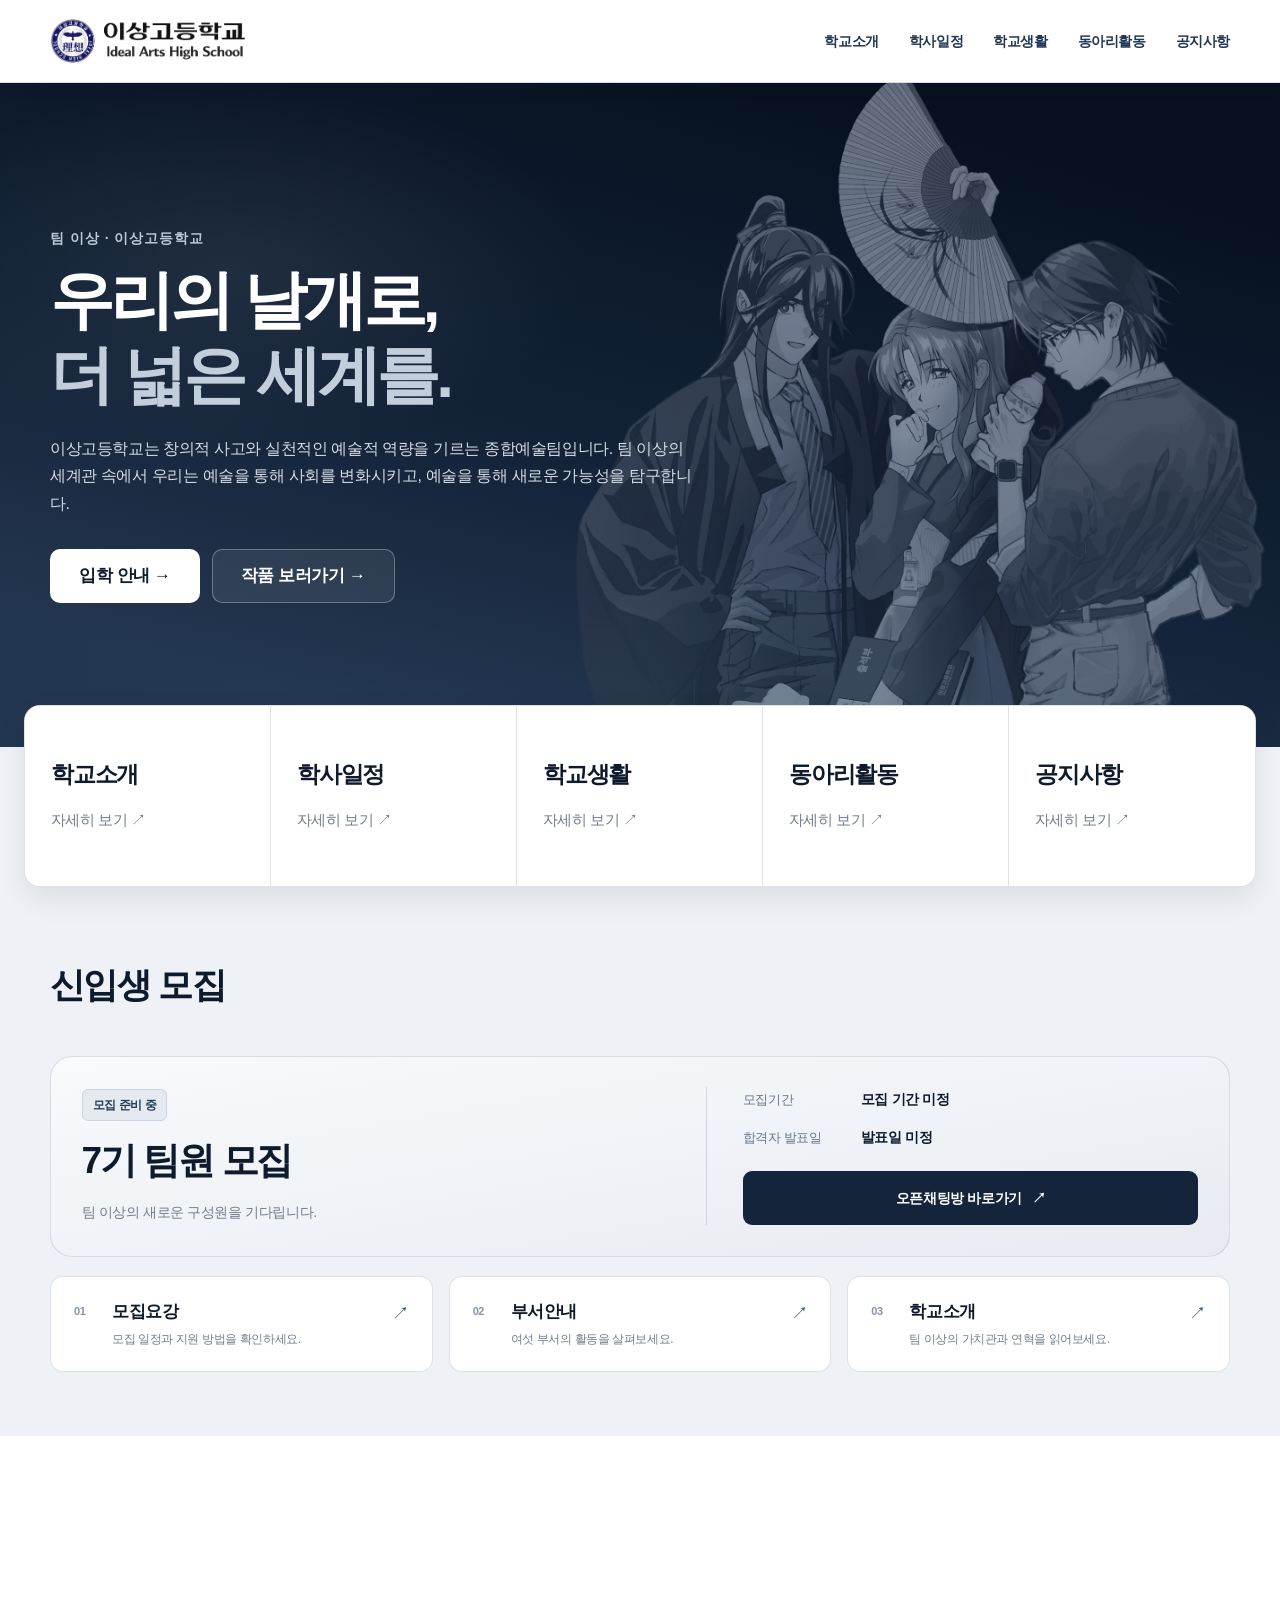
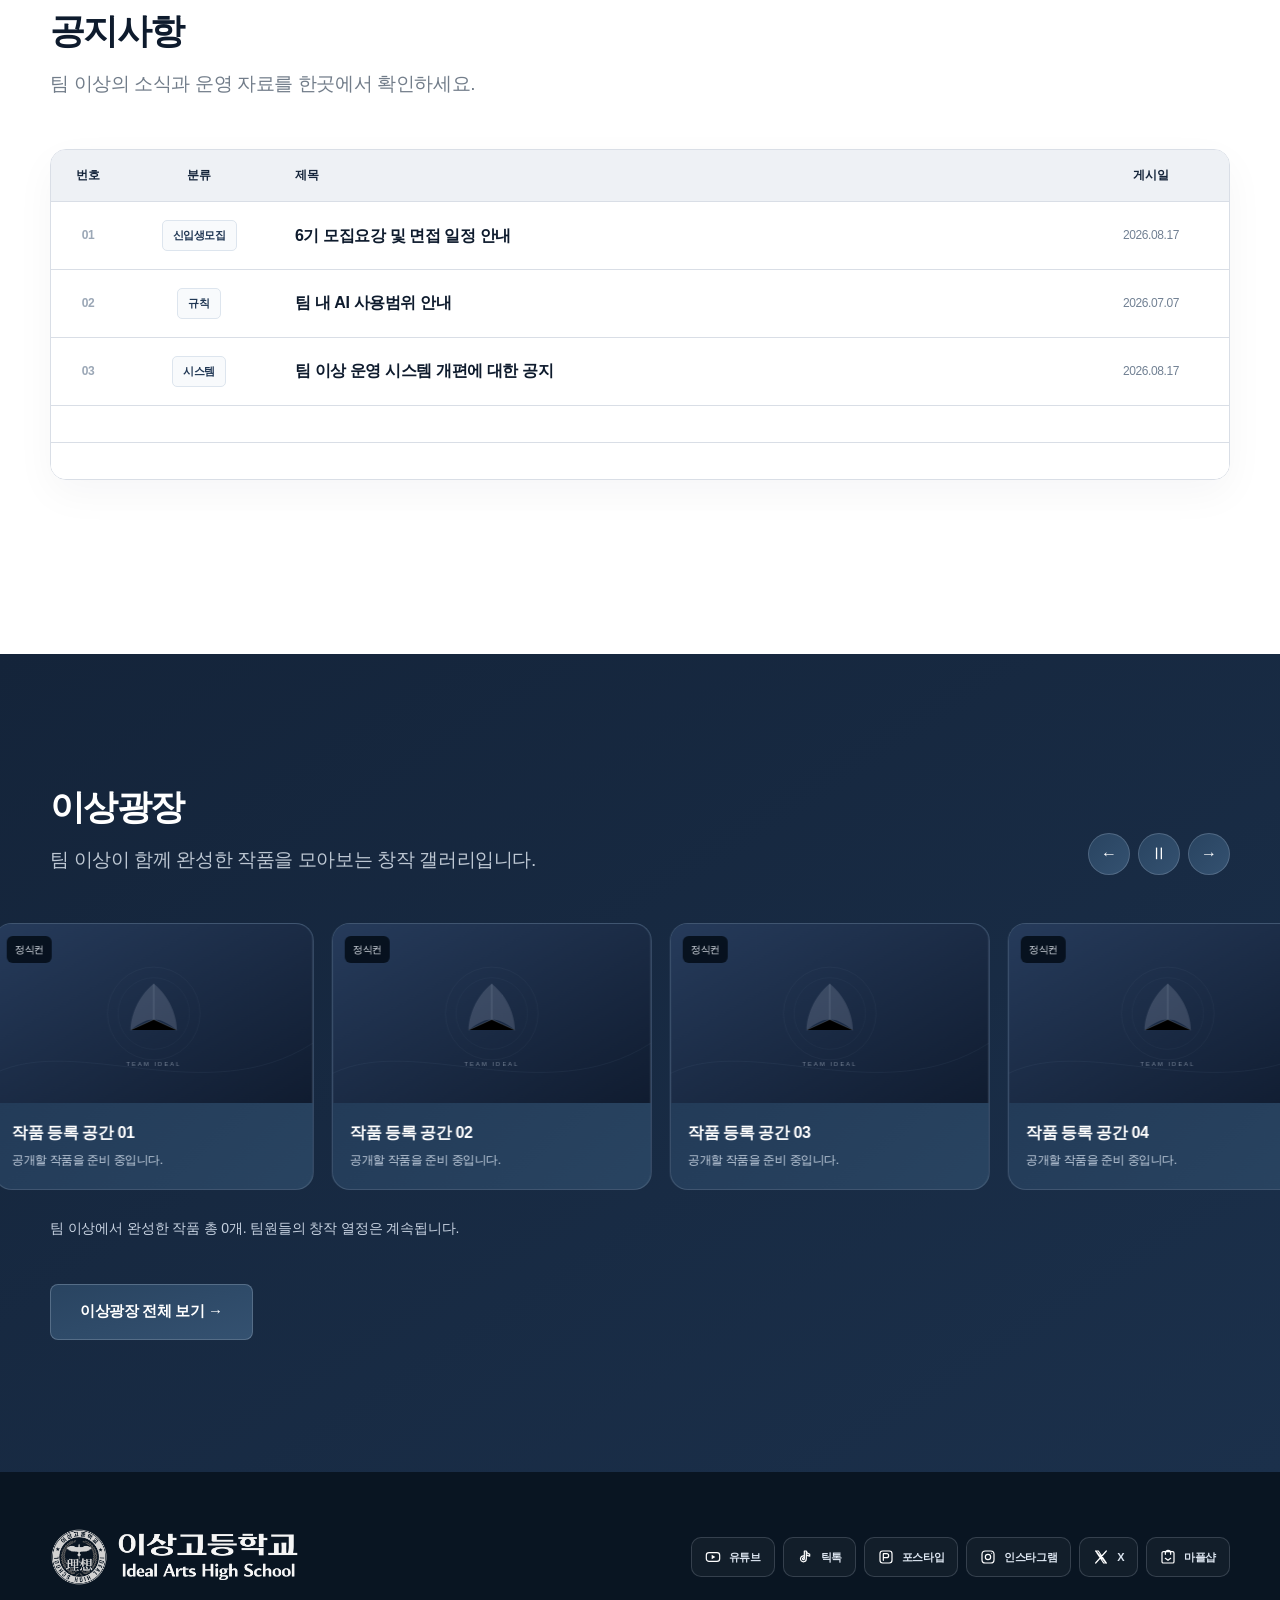
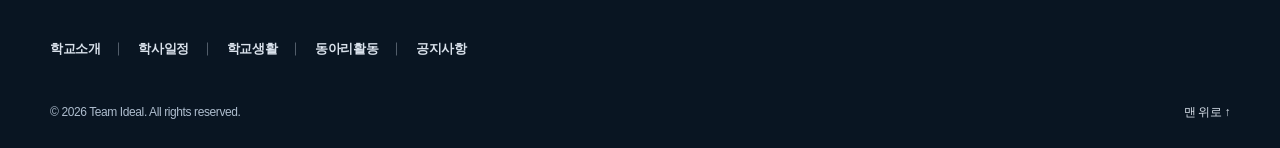
==== index.html @ 5545c000 "Add files via upload" ====
<!-- 메인홈 -->
<!doctype html>

<html lang="ko">
<head><meta charset="utf-8"/><meta content="width=device-width, initial-scale=1" name="viewport"/><meta content="#14243a" name="theme-color"/><meta content="팀 이상, 이상고등학교의 창작 활동과 신입생 모집, 공지사항, 작품을 만나보세요." name="description"/><title>이상고등학교 | 팀 이상</title><link href="https://ideal.sen.hs.io.kr/" rel="canonical"/><link href="./favicon.ico?v=94d53b0c2378" rel="icon" sizes="any" type="image/x-icon"/><link href="./favicon-16.png?v=94d53b0c2378" rel="icon" sizes="16x16" type="image/png"/><link href="./favicon-32.png?v=94d53b0c2378" rel="icon" sizes="32x32" type="image/png"/><link href="./apple-touch-icon.png?v=94d53b0c2378" rel="apple-touch-icon" sizes="180x180"/><meta content="ko_KR" property="og:locale"/><meta content="이상고등학교" property="og:site_name"/><meta content="website" property="og:type"/><meta content="이상고등학교 | 팀 이상" property="og:title"/><meta content="팀 이상, 이상고등학교의 창작 활동과 신입생 모집, 공지사항, 작품을 만나보세요." property="og:description"/><meta content="https://ideal.sen.hs.io.kr/" property="og:url"/><meta content="https://ideal.sen.hs.io.kr/assets/main-illustration.webp" property="og:image"/><meta content="summary_large_image" name="twitter:card"/><link as="image" fetchpriority="high" href="./assets/main-illustration.webp?v=c45fc70acdb8" rel="preload" type="image/webp"/><script type="application/ld+json">{"@context": "https://schema.org", "@type": "WebSite", "name": "이상고등학교", "alternateName": "팀 이상", "url": "https://ideal.sen.hs.io.kr/", "inLanguage": "ko-KR"}</script><link href="./site.css?v=20260909-final" rel="stylesheet"/><link href="./home-layout.css?v=20260909-final" rel="stylesheet"/><script defer="True" src="./fallback-content.js?v=20260909-final"></script><script defer="True" src="./config.js?v=20260909-final"></script><script defer="True" src="./sheets-loader.js?v=20260909-final"></script><script defer="True" src="./site.js?v=20260909-final"></script><script defer="True" src="./home-scroll.js?v=20260909-final"></script></head>
<body data-page="home" id="top">
<!-- 본문 바로가기 -->
<a class="skip" href="#main">본문 바로가기</a>
<!-- 상단 헤더 -->
<div id="site-header"></div>
<!-- 메인 콘텐츠 -->
<main id="main"><section class="section"><div class="container"><h1>이상고등학교</h1><p>팀 이상의 창작 활동, 신입생 모집과 공지사항을 안내합니다.</p><a class="button button-soft" href="index.html">홈으로 이동</a></div></section><noscript><nav aria-label="사이트 메뉴"><a href="index.html">홈</a> · <a href="about.html">학교소개</a> · <a href="calendar.html">학사일정</a> · <a href="life.html">학교생활</a> · <a href="clubs.html">동아리활동</a> · <a href="index.html#notices">공지사항</a> · <a href="gallery.html">이상광장</a> · </nav></noscript></main>
<!-- 하단 푸터 -->
<div id="site-footer"></div>
<div aria-live="polite" class="sr-only" id="content-status" role="status"></div></body>
</html>
---- site.css ----
@charset "UTF-8";

/*
 * 이상고등학교 · 전체 디자인
 *
 * 기존 세 CSS의 적용 순서를 보존하면서 하나의 파일로 정리했습니다.
 * 공통 색상은 :root, 페이지별 디자인은 각 섹션, 모바일 설정은 @media에서 찾으세요.
 * a고딕은 로컬 설치본만 찾습니다. 폰트 파일의 배포 권한은 별도로 확인하세요.
 */

/* ============================================================
   기본 디자인 · 사이트 전체 스타일
   ============================================================ */

@font-face  {
  font-family: "IdealAGothic";
  src: local("a고딕"), local("a고딕10"), local("a고딕11"), local("a고딕12"), local("a고딕13"), local("a고딕14"), local("a고딕15"), local("a고딕16"), local("a고딕17"), local("a고딕18"), local("a고딕19");
  font-display: swap;
  font-style: normal;
  font-weight: 400;
}

:root {
  --navy-950: #07111f;
  --navy-900: #0e1b2d;
  --navy-800: #14243a;
  --navy-700: #203754;
  --navy-600: #31506f;
  --gray-50: #f8f9fb;
  --gray-100: #eef1f5;
  --gray-150: #e7ebf0;
  --gray-200: #d9dee6;
  --gray-300: #bbc4cf;
  --gray-500: #727d8a;
  --gray-700: #3d4652;
  --ink: #17202b;
  --white: #fff;
  --line: rgba(27,48,75,.14);
  --shadow: 0 18px 46px rgba(14,27,45,.10);
  --max: 1180px;
  --radius: 22px;
}

* {
  box-sizing: border-box;
}

html {
  scroll-behavior: smooth;
  scroll-padding-top: 86px;
}

body {
  margin: 0;
  background: var(--gray-50);
  color: var(--ink);
  font-family: "IdealAGothic","Apple SD Gothic Neo","Noto Sans KR",sans-serif;
  line-height: 1.72;
  letter-spacing: -.025em;
}

a {
  color: inherit;
  text-decoration: none;
}

button {
  font: inherit;
}

img {
  max-width: 100%;
  display: block;
}

.container {
  width: min(var(--max),calc(100% - 48px));
  margin-inline: auto;
}

.skip {
  position: absolute;
  left: 12px;
  top: -80px;
  z-index: 999;
  background: #fff;
  padding: 10px 14px;
  border-radius: 8px;
}

.skip:focus {
  top: 12px;
}

.site-header {
  position: sticky;
  top: 0;
  z-index: 50;
  background: rgba(8,18,32,.91);
  backdrop-filter: blur(16px);
  border-bottom: 1px solid rgba(255,255,255,.08);
}

.header-row {
  height: 82px;
  display: flex;
  align-items: center;
  justify-content: space-between;
  gap: 28px;
}

.brand {
  display: flex;
  align-items: center;
  gap: 11px;
  color: #fff;
  white-space: nowrap;
}

.brand img {
  width: 42px;
  height: 42px;
}

.brand strong {
  display: block;
  font-size: 19px;
  letter-spacing: -.05em;
}

.brand small {
  display: block;
  margin-top: 1px;
  color: #aeb9c8;
  font-size: 10px;
  letter-spacing: .08em;
}

.nav {
  display: flex;
  align-items: center;
  gap: 30px;
}

.nav a {
  position: relative;
  color: #dbe1e9;
  font-size: 14px;
  font-weight: 700;
}

.nav a.active,.nav a:hover {
  color: #fff;
}

.nav a.active:after {
  content: "";
  position: absolute;
  left: 0;
  right: 0;
  bottom: -29px;
  height: 2px;
  background: #e7ebf0;
}

.menu-button {
  display: none;
  border: 0;
  background: transparent;
  color: #fff;
  font-size: 24px;
  cursor: pointer;
}

.hero {
  position: relative;
  overflow: hidden;
  min-height: 575px;
  color: #fff;
  background: linear-gradient(120deg,var(--navy-950),var(--navy-800) 58%,#293e59);
}

.hero:before {
  content: "";
  position: absolute;
  inset: 0;
  background: radial-gradient(circle at 18% 28%,rgba(255,255,255,.08),transparent 28%),linear-gradient(90deg,rgba(7,17,31,.18),rgba(7,17,31,0));
  pointer-events: none;
}

.hero-wings {
  position: absolute;
  width: min(920px,65vw);
  right: -110px;
  bottom: -45px;
  opacity: .48;
  filter: saturate(.78) contrast(.96);
  pointer-events: none;
}

.hero-wings:after {
  content: "";
  position: absolute;
  inset: 0;
  background: linear-gradient(90deg,var(--navy-800),transparent 36%);
}

.hero-inner {
  position: relative;
  z-index: 2;
  min-height: 575px;
  display: flex;
  align-items: center;
  padding: 78px 0;
}

.hero-copy {
  max-width: 720px;
}

.hero-kicker {
  margin: 0 0 13px;
  color: #bcc8d7;
  font-size: 13px;
  font-weight: 700;
  letter-spacing: .07em;
}

.hero h1 {
  margin: 0;
  font-size: clamp(42px,5.4vw,72px);
  line-height: 1.16;
  letter-spacing: -.065em;
}

.hero h1 em {
  font-style: normal;
  color: #dfe5ee;
}

.hero-desc {
  max-width: 650px;
  margin: 23px 0 0;
  color: #d6dde7;
  font-size: 16px;
}

.hero-actions {
  display: flex;
  gap: 12px;
  flex-wrap: wrap;
  margin-top: 32px;
}

.button {
  display: inline-flex;
  align-items: center;
  justify-content: center;
  gap: 22px;
  min-height: 50px;
  padding: 12px 21px;
  border: 1px solid transparent;
  border-radius: 8px;
  font-weight: 700;
  cursor: pointer;
  transition: .18s;
}

.button:hover {
  transform: translateY(-2px);
}

.button-light {
  background: #fff;
  color: var(--navy-900);
}

.button-outline {
  border-color: rgba(255,255,255,.32);
  color: #fff;
  background: rgba(255,255,255,.04);
}

.button-navy {
  background: var(--navy-800);
  color: #fff;
}

.button-soft {
  background: var(--gray-100);
  color: var(--navy-800);
  border-color: var(--gray-200);
}

.category-wrap {
  position: relative;
  z-index: 4;
  margin-top: -27px;
}

.category-grid {
  display: grid;
  grid-template-columns: repeat(5,1fr);
  background: #fff;
  border: 1px solid var(--line);
  border-radius: 16px;
  box-shadow: var(--shadow);
  overflow: hidden;
}

.category-card {
  min-height: 126px;
  padding: 24px 22px;
  border-right: 1px solid var(--line);
  display: flex;
  flex-direction: column;
  justify-content: space-between;
  transition: .18s;
}

.category-card:last-child {
  border-right: 0;
}

.category-card:hover {
  background: var(--gray-100);
}

.category-card span {
  font-size: 11px;
  color: #86909c;
  font-weight: 700;
}

.category-card strong {
  font-size: 19px;
  color: var(--navy-900);
}

.category-card small {
  font-size: 12px;
  color: var(--gray-500);
}

.section {
  padding: 94px 0;
}

.section-gray {
  background: var(--gray-100);
}

.section-navy {
  background: var(--navy-900);
  color: #fff;
}

.eyebrow {
  margin: 0 0 9px;
  color: #7c8795;
  font-size: 12px;
  font-weight: 800;
  letter-spacing: .08em;
}

.section-navy .eyebrow {
  color: #aeb9c8;
}

.section-title {
  margin: 0;
  color: var(--navy-900);
  font-size: clamp(30px,3.6vw,46px);
  line-height: 1.25;
  letter-spacing: -.055em;
}

.section-navy .section-title {
  color: #fff;
}

.section-lead {
  max-width: 720px;
  margin: 14px 0 0;
  color: var(--gray-500);
}

.section-navy .section-lead {
  color: #bdc7d3;
}

.section-head {
  display: flex;
  align-items: end;
  justify-content: space-between;
  gap: 24px;
  margin-bottom: 32px;
}

.more-link {
  font-size: 13px;
  font-weight: 700;
  color: var(--navy-700);
}

.card {
  background: #fff;
  border: 1px solid var(--line);
  border-radius: var(--radius);
  box-shadow: 0 12px 32px rgba(14,27,45,.06);
}

.admission-banner {
  display: grid;
  grid-template-columns: 1.15fr .85fr;
  gap: 44px;
  padding: 38px 40px;
  background: linear-gradient(135deg,#f8fafc,#e7ebf1);
  border: 1px solid var(--line);
  border-radius: 26px;
}

.admission-banner h3 {
  margin: 5px 0 8px;
  font-size: 30px;
  color: var(--navy-900);
  letter-spacing: -.055em;
}

.admission-banner p {
  margin: 0;
  color: var(--gray-500);
}

.admission-meta {
  display: flex;
  flex-direction: column;
  justify-content: center;
  gap: 13px;
  border-left: 1px solid var(--line);
  padding-left: 35px;
}

.meta-row {
  display: grid;
  grid-template-columns: 90px 1fr;
  gap: 10px;
  font-size: 14px;
}

.meta-row span {
  color: var(--gray-500);
}

.meta-row strong {
  color: var(--navy-900);
}

.admission-links {
  display: grid;
  grid-template-columns: repeat(3,1fr);
  gap: 16px;
  margin-top: 18px;
}

.feature-link {
  padding: 25px 25px 23px;
}

.feature-link span {
  display: block;
  margin-bottom: 22px;
  color: #8792a0;
  font-size: 11px;
  font-weight: 800;
}

.feature-link h4 {
  margin: 0 0 7px;
  color: var(--navy-900);
  font-size: 20px;
}

.feature-link p {
  margin: 0;
  color: var(--gray-500);
  font-size: 13px;
}

.feature-link:hover {
  border-color: rgba(20,36,58,.3);
}

.plaza {
  overflow: hidden;
}

.plaza-head {
  margin-bottom: 28px;
}

.plaza-controls {
  display: flex;
  gap: 8px;
}

.circle-button {
  width: 42px;
  height: 42px;
  border: 1px solid rgba(255,255,255,.2);
  border-radius: 50%;
  background: rgba(255,255,255,.06);
  color: #fff;
  cursor: pointer;
}

.work-viewport {
  overflow: hidden;
  cursor: grab;
}

.work-viewport.dragging {
  cursor: grabbing;
}

.work-track {
  display: flex;
  gap: 18px;
  width: max-content;
  will-change: transform;
}

.work-card {
  width: 310px;
  flex: none;
  border: 1px solid rgba(255,255,255,.11);
  border-radius: 18px;
  overflow: hidden;
  background: rgba(255,255,255,.055);
}

.work-thumb {
  aspect-ratio: 16/9;
  display: grid;
  place-items: center;
  position: relative;
  overflow: hidden;
  background: linear-gradient(135deg,#263d5d,#8492a5);
}

.work-thumb img {
  width: 100%;
  height: 100%;
  object-fit: cover;
}

.work-placeholder {
  font-size: 54px;
  font-weight: 800;
  color: rgba(255,255,255,.22);
}

.work-badge {
  position: absolute;
  top: 12px;
  left: 12px;
  padding: 5px 8px;
  border-radius: 6px;
  background: rgba(5,14,26,.68);
  font-size: 10px;
  color: #e3e8ef;
}

.work-info {
  padding: 16px 17px 18px;
}

.work-info h3 {
  margin: 0;
  color: #fff;
  font-size: 16px;
}

.work-info p {
  margin: 4px 0 0;
  color: #aeb9c7;
  font-size: 12px;
}

.work-card.is-link {
  cursor: pointer;
}

.plaza-note {
  margin: 22px 0 0;
  color: #9eabb9;
  font-size: 12px;
}

.page-hero {
  position: relative;
  overflow: hidden;
  background: linear-gradient(125deg,var(--navy-950),var(--navy-800));
  color: #fff;
  padding: 72px 0 76px;
}

.page-hero:after {
  content: "";
  position: absolute;
  right: 0;
  top: auto;
  bottom: -8px;
  width: 470px;
  height: 235px;
  background: url("assets/main-illustration.webp?v=c45fc70acdb8") center bottom/contain no-repeat;
  opacity: .13;
}

.page-hero h1 {
  position: relative;
  z-index: 2;
  margin: 0;
  font-size: 46px;
  letter-spacing: -.06em;
}

.page-hero p {
  position: relative;
  z-index: 2;
  max-width: 660px;
  margin: 12px 0 0;
  color: #bdc8d4;
}

.leader-layout {
  display: grid;
  grid-template-columns: .72fr 1.28fr;
  gap: 36px;
}

.leader-card {
  padding: 33px;
  background: var(--navy-800);
  color: #fff;
}

.leader-card .portrait {
  height: 260px;
  border-radius: 15px;
  background: linear-gradient(160deg,#203653,#77869a);
  display: flex;
  align-items: end;
  padding: 20px;
  color: rgba(255,255,255,.68);
  font-size: 12px;
}

.leader-card h3 {
  margin: 20px 0 3px;
  font-size: 22px;
}

.leader-card p {
  margin: 0;
  color: #b9c4d1;
  font-size: 13px;
}

.leader-message {
  padding: 7px 0;
}

.leader-message h2 {
  margin: 0 0 25px;
  font-size: 34px;
  color: var(--navy-900);
}

.leader-message p {
  margin: 0 0 18px;
  color: #4f5967;
  font-size: 16px;
}

.history {
  position: relative;
  margin-top: 34px;
}

.history:before {
  content: "";
  position: absolute;
  left: 86px;
  top: 4px;
  bottom: 4px;
  width: 1px;
  background: var(--gray-300);
}

.history-item {
  display: grid;
  grid-template-columns: 64px 1fr;
  gap: 46px;
  position: relative;
  padding: 0 0 34px;
}

.history-item:before {
  content: "";
  position: absolute;
  left: 81px;
  top: 7px;
  width: 11px;
  height: 11px;
  border-radius: 50%;
  background: var(--navy-800);
  box-shadow: 0 0 0 5px var(--gray-100);
}

.history-date {
  font-size: 12px;
  font-weight: 800;
  color: #7d8793;
}

.history-item h3 {
  margin: 0 0 4px;
  color: var(--navy-900);
  font-size: 18px;
}

.history-item p {
  margin: 0;
  color: var(--gray-500);
  font-size: 14px;
}

.calendar-shell {
  display: grid;
  grid-template-columns: 1fr .44fr;
  gap: 24px;
}

.calendar-card {
  padding: 26px;
}

.cal-head {
  display: flex;
  align-items: center;
  justify-content: space-between;
  margin-bottom: 18px;
}

.cal-head h2 {
  margin: 0;
  color: var(--navy-900);
  font-size: 24px;
}

.cal-nav {
  display: flex;
  gap: 6px;
}

.cal-nav button {
  width: 36px;
  height: 36px;
  border: 1px solid var(--gray-200);
  background: #fff;
  border-radius: 8px;
  cursor: pointer;
}

.calendar-grid {
  display: grid;
  grid-template-columns: repeat(7,1fr);
  border-left: 1px solid var(--gray-200);
  border-top: 1px solid var(--gray-200);
}

.weekday,.day {
  min-height: 96px;
  padding: 8px;
  border-right: 1px solid var(--gray-200);
  border-bottom: 1px solid var(--gray-200);
}

.weekday {
  min-height: auto;
  background: var(--gray-100);
  text-align: center;
  color: #687381;
  font-size: 12px;
  font-weight: 800;
}

.day.muted {
  background: #fafbfc;
  color: #b5bdc7;
}

.day-num {
  font-size: 12px;
  font-weight: 700;
}

.day-event {
  display: block;
  margin-top: 6px;
  padding: 4px 5px;
  border-radius: 5px;
  background: #e5eaf0;
  color: var(--navy-800);
  font-size: 10px;
  line-height: 1.35;
}

.schedule-table {
  padding: 24px;
}

.schedule-table h3 {
  margin: 0 0 15px;
  color: var(--navy-900);
}

.schedule-row {
  padding: 14px 0;
  border-bottom: 1px solid var(--gray-200);
}

.schedule-row:last-child {
  border-bottom: 0;
}

.schedule-row time {
  display: block;
  color: #7b8592;
  font-size: 11px;
}

.schedule-row strong {
  display: block;
  margin-top: 2px;
  font-size: 14px;
  color: var(--navy-900);
}

.content-card {
  padding: 30px;
}

.content-card h2 {
  margin: 0 0 18px;
  color: var(--navy-900);
  font-size: 25px;
}

.club-grid {
  display: grid;
  grid-template-columns: repeat(2,1fr);
  gap: 20px;
}

.club-card {
  padding: 30px;
}

.club-no {
  color: #87919e;
  font-size: 11px;
  font-weight: 800;
}

.club-card h2 {
  margin: 10px 0 5px;
  color: var(--navy-900);
  font-size: 28px;
}

.club-short {
  margin: 0 0 17px;
  color: var(--navy-600);
  font-weight: 700;
}

.club-desc {
  margin: 0;
  color: var(--gray-500);
  font-size: 14px;
}

.club-greeting {
  margin-top: 25px;
  padding-top: 20px;
  border-top: 1px solid var(--gray-200);
}

.club-greeting strong {
  display: block;
  color: var(--navy-900);
  font-size: 13px;
}

.club-greeting blockquote {
  margin: 9px 0 0;
  color: #596472;
  font-size: 14px;
}

.notice-tools {
  display: flex;
  gap: 8px;
  flex-wrap: wrap;
  margin-bottom: 22px;
}

.filter-button {
  border: 1px solid var(--gray-200);
  background: #fff;
  color: #586371;
  padding: 8px 13px;
  border-radius: 8px;
  cursor: pointer;
}

.filter-button.active {
  background: var(--navy-800);
  border-color: var(--navy-800);
  color: #fff;
}

.notice-cards {
  display: grid;
  gap: 13px;
}

.notice-card {
  display: grid;
  grid-template-columns: 94px 1fr auto;
  align-items: center;
  gap: 22px;
  padding: 23px 26px;
}

.notice-category {
  font-size: 12px;
  font-weight: 800;
  color: #728090;
}

.notice-card h2 {
  margin: 0 0 5px;
  color: var(--navy-900);
  font-size: 18px;
}

.notice-card p {
  margin: 0;
  color: var(--gray-500);
  font-size: 13px;
}

.notice-card time {
  font-size: 12px;
  color: #8a939e;
}

.notice-card:hover {
  border-color: rgba(20,36,58,.32);
}

.post {
  max-width: 850px;
  margin: 0 auto;
}

.post-head {
  padding-bottom: 25px;
  border-bottom: 1px solid var(--gray-200);
}

.post-category {
  display: inline-block;
  padding: 5px 8px;
  background: var(--gray-100);
  border-radius: 5px;
  color: var(--navy-700);
  font-size: 11px;
  font-weight: 800;
}

.post h1 {
  margin: 12px 0 8px;
  color: var(--navy-900);
  font-size: 38px;
  line-height: 1.3;
}

.post time {
  color: #87919e;
  font-size: 13px;
}

.post-body {
  padding: 35px 0;
}

.post-body p {
  margin: 0 0 18px;
  color: #46515e;
  font-size: 16px;
}

.post-info {
  margin: 26px 0;
  padding: 20px 22px;
  background: var(--gray-100);
  border-radius: 12px;
}

.post-info strong {
  display: block;
  color: var(--navy-900);
}

.gallery-toolbar {
  display: flex;
  justify-content: space-between;
  gap: 18px;
  align-items: center;
  margin-bottom: 24px;
}

.gallery-count {
  color: #7d8793;
  font-size: 13px;
}

.gallery-page-grid {
  display: grid;
  grid-template-columns: repeat(4,1fr);
  gap: 18px;
}

.gallery-page-grid .work-card {
  width: auto;
  background: #fff;
  border-color: var(--line);
  color: var(--ink);
  box-shadow: 0 10px 26px rgba(14,27,45,.05);
}

.gallery-page-grid .work-info h3 {
  color: var(--navy-900);
}

.gallery-page-grid .work-info p {
  color: var(--gray-500);
}

.footer {
  background: #091522;
  color: #fff;
  padding: 43px 0;
}

.footer-row {
  display: flex;
  justify-content: space-between;
  gap: 30px;
}

.footer strong {
  font-size: 18px;
}

.footer p {
  margin: 5px 0 0;
  color: #9eabb9;
  font-size: 12px;
}

.footer nav {
  display: flex;
  gap: 16px;
  color: #c5cfda;
  font-size: 12px;
}

@media (max-width: 1000px) {
  .nav {
    gap: 18px;
  }

  .category-grid {
    grid-template-columns: repeat(3,1fr);
  }

  .category-card:nth-child(3) {
    border-right: 0;
  }

  .category-card:nth-child(-n/**/+3) {
    border-bottom: 1px solid var(--line);
  }

  .category-card:nth-child(4) {
    border-bottom: 0;
  }

  .admission-banner {
    grid-template-columns: 1fr;
  }

  .admission-meta {
    border-left: 0;
    border-top: 1px solid var(--line);
    padding: 22px 0 0;
  }

  .calendar-shell {
    grid-template-columns: 1fr;
  }

  .gallery-page-grid {
    grid-template-columns: repeat(3,1fr);
  }
}

@media (max-width: 780px) {
  .menu-button {
    display: block;
  }

  .nav {
    display: none;
    position: absolute;
    top: 82px;
    left: 0;
    right: 0;
    flex-direction: column;
    align-items: stretch;
    gap: 0;
    background: #0b1726;
    border-top: 1px solid rgba(255,255,255,.08);
  }

  .nav.open {
    display: flex;
  }

  .nav a {
    padding: 14px 24px;
    border-bottom: 1px solid rgba(255,255,255,.07);
  }

  .nav a.active:after {
    display: none;
  }

  .hero,.hero-inner {
    min-height: 520px;
  }

  .hero-wings {
    width: 780px;
    right: -420px;
    opacity: .28;
  }

  .category-grid {
    grid-template-columns: 1fr 1fr;
  }

  .category-card {
    border-right: 1px solid var(--line);
    border-bottom: 1px solid var(--line) !important;
  }

  .category-card:nth-child(even) {
    border-right: 0;
  }

  .category-card:last-child {
    grid-column: 1/-1;
    border-bottom: 0 !important;
  }

  .admission-links {
    grid-template-columns: 1fr;
  }

  .leader-layout, .club-grid {
    grid-template-columns: 1fr;
  }

  .gallery-page-grid {
    grid-template-columns: repeat(2,1fr);
  }

  .notice-card {
    grid-template-columns: 70px 1fr;
  }

  .notice-card time {
    grid-column: 2;
  }

  .section {
    padding: 70px 0;
  }

  .page-hero {
    padding: 58px 0;
  }

  .page-hero h1 {
    font-size: 38px;
  }
}

@media (max-width: 520px) {
  .container {
    width: calc(100% - 32px);
  }

  .header-row {
    height: 72px;
  }

  .nav {
    top: 72px;
  }

  .brand img {
    width: 36px;
    height: 36px;
  }

  .brand strong {
    font-size: 17px;
  }

  .hero,.hero-inner {
    min-height: 500px;
  }

  .hero-inner {
    padding: 58px 0;
  }

  .hero h1 {
    font-size: 39px;
  }

  .hero-desc {
    font-size: 14px;
  }

  .hero-actions {
    flex-direction: column;
  }

  .button {
    width: 100%;
  }

  .category-wrap {
    margin-top: 0;
  }

  .category-grid {
    border-radius: 0;
    margin-inline: -16px;
    width: calc(100% + 32px);
    border-left: 0;
    border-right: 0;
  }

  .category-card {
    min-height: 110px;
  }

  .section-head {
    align-items: start;
    flex-direction: column;
  }

  .admission-banner {
    padding: 28px 23px;
    border-radius: 18px;
  }

  .admission-banner h3 {
    font-size: 25px;
  }

  .work-card {
    width: 265px;
  }

  .calendar-card {
    padding: 18px;
  }

  .weekday,.day {
    min-height: 74px;
    padding: 5px;
  }

  .weekday {
    min-height: auto;
  }

  .day-event {
    font-size: 8px;
    padding: 3px;
  }

  .gallery-page-grid {
    grid-template-columns: 1fr;
  }

  .notice-card {
    grid-template-columns: 1fr;
    padding: 20px;
  }

  .notice-card time {
    grid-column: 1;
  }

  .leader-card,.content-card,.club-card {
    padding: 24px;
  }

  .history:before {
    left: 69px;
  }

  .history-item {
    grid-template-columns: 48px 1fr;
    gap: 34px;
  }

  .history-item:before {
    left: 64px;
  }

  .footer-row {
    flex-direction: column;
  }

  .footer nav {
    flex-wrap: wrap;
  }
}

/* ============================================================
   페이지별 세부 보완 · 기존 overrides.css에서 통합
   ============================================================ */

:focus-visible {
  outline: 3px solid #779bcc;
  outline-offset: 3px;
}

[hidden] {
  display: none !important;
}

button {
  cursor: pointer;
}

button:disabled {
  cursor: not-allowed;
  opacity: .45;
}

.hero-wings {
  width: min(900px, 68vw);
  height: auto;
  max-width: none;
  right: -95px;
  bottom: -20px;
  opacity: .67;
  filter: saturate(.8);
}

.hero-copy {
  position: relative;
  z-index: 2;
}

.hero h1 {
  font-size: clamp(38px, 5vw, 65px);
}

.hero-kicker {
  font-size: 14px;
}

.category-card {
  position: relative;
}

.category-card small {
  color: #64758a;
}

.section-title {
  letter-spacing: -.045em;
}

.editor-note {
  line-height: 1.8;
  color: #6d7785;
  font-size: 13px;
}

.status-badge {
  display: inline-flex;
  align-items: center;
  background: #dfe7f0;
  color: #243c58;
  border: 1px solid #c9d5e3;
  border-radius: 6px;
  padding: 5px 10px;
  font-size: 12px;
  font-weight: 800;
  margin-bottom: 8px;
}

.feature-link {
  position: relative;
  display: block;
  color: inherit;
}

.feature-arrow {
  display: block;
  margin-top: 15px;
  text-align: right;
  color: #536e8d;
  font-size: 20px;
}

.feature-link h4 {
  font-size: 19px;
}

.value-num {
  display: block;
  color: #8b98a8;
  font-size: 12px;
  font-weight: 800;
  margin-bottom: 14px;
}

.values-grid {
  display: grid;
  grid-template-columns: repeat(3, minmax(0, 1fr));
  gap: 20px;
}

.values-grid h3 {
  font-size: 19px;
  color: var(--navy-900);
  margin: 0 0 10px;
}

.values-grid p {
  color: var(--gray-500);
  font-size: 14px;
  margin: 0;
}

.signature {
  text-align: right;
  font-weight: 700;
  color: var(--navy-800) !important;
}

.activity-list {
  padding-left: 19px;
  font-size: 13px;
  color: var(--gray-500);
  margin: 18px 0;
}

.activity-list li {
  margin-bottom: 6px;
}

.unavailable-link {
  display: inline-flex;
  align-items: center;
  min-height: 44px;
  padding: 10px 15px;
  border: 1px dashed #aab5c3;
  border-radius: 8px;
  color: #6d7785;
  background: #edf0f4;
  font-size: 13px;
}

.wiki-callout .unavailable-link {
  background: rgba(255, 255, 255, .1);
  color: #e5eaf1;
  border-color: rgba(255, 255, 255, .24);
}

.footer .unavailable-link {
  background: none;
  border: 0;
  min-height: 0;
  padding: 0;
  color: #aeb9c8;
  font-size: 12px;
}

.work-card {
  display: block;
  text-decoration: none;
}

.work-info h3 {
  overflow-wrap: anywhere;
}

.work-viewport {
  touch-action: pan-y;
  user-select: none;
}

.work-track {
  transform: translate3d(0, 0, 0);
}

.work-card img {
  -webkit-user-drag: none;
  user-drag: none;
}

.plaza-all {
  margin-top: 24px;
}

.work-viewport:focus-visible {
  outline: 2px solid #dce6f3;
  outline-offset: -2px;
}

.work-viewport a:focus-visible {
  outline-offset: -4px;
}

.calendar-card {
  min-width: 0;
}

.calendar-grid {
  overflow: hidden;
}

.day {
  overflow-wrap: anywhere;
}

.day.today {
  background: #eaf0f8;
}

.day.today .day-num {
  background: var(--navy-800);
  color: #fff;
  border-radius: 50%;
  display: inline-grid;
  place-items: center;
  width: 24px;
  height: 24px;
}

.schedule-all {
  margin-top: 24px;
  padding: 26px;
}

.schedule-all h3 {
  margin: 0 0 15px;
  color: var(--navy-900);
}

.table-scroll {
  overflow-x: auto;
}

.schedule-all table {
  width: 100%;
  border-collapse: collapse;
  text-align: left;
  font-size: 14px;
}

.schedule-all th {
  background: var(--gray-100);
  color: var(--navy-800);
  font-weight: 800;
}

.schedule-all th,
.schedule-all td {
  padding: 13px 15px;
  border-bottom: 1px solid var(--gray-200);
}

.empty-state {
  color: var(--gray-500);
  font-size: 14px;
}

.cal-nav button {
  min-width: 36px;
}

.cal-nav #cal-today {
  width: auto;
  padding: 0 12px;
}

.post-body h2 {
  font-size: 23px;
  color: var(--navy-900);
  margin: 35px 0 15px;
}

.post-body ul {
  color: #46515e;
  line-height: 1.9;
}

.post-body .button {
  margin-top: 12px;
}

.post .post-info .editor-note {
  margin: 12px 0 0;
}

.notice-card h2 {
  overflow-wrap: anywhere;
}

.post h1 {
  overflow-wrap: anywhere;
}

@media (max-width: 1000px) {
  .nav {
    gap: 15px;
  }

  .header-row {
    gap: 18px;
  }

  .brand strong {
    font-size: 17px;
  }

  .nav a {
    font-size: 13px;
  }
}

@media (max-width: 880px) {
  .menu-button {
    display: block;
  }

  .nav {
    display: none;
    position: absolute;
    top: 82px;
    left: 0;
    right: 0;
    flex-direction: column;
    align-items: stretch;
    gap: 0;
    background: #0b1726;
    border-top: 1px solid rgba(255, 255, 255, .08);
  }

  .nav.open {
    display: flex;
  }

  .nav a {
    padding: 14px 24px;
    border-bottom: 1px solid rgba(255, 255, 255, .07);
  }

  .nav a.active:after {
    display: none;
  }

  .values-grid {
    grid-template-columns: 1fr;
  }

  .hero-wings {
    width: 730px;
    right: -350px;
    opacity: .3;
  }
}

@media (max-width: 520px) {
  .nav {
    top: 72px;
  }

  .hero h1 {
    font-size: 38px;
  }

  .hero-wings {
    width: 630px;
    right: -375px;
    bottom: 0;
  }

  .hero-copy {
    max-width: 100%;
  }

  .hero-desc {
    font-size: 14px;
  }

  .category-card {
    min-height: 115px;
  }

  .category-card strong {
    font-size: 17px;
  }

  .category-card small {
    font-size: 11px;
  }

  .category-card {
    padding: 18px;
  }

  .calendar-grid {
    grid-template-columns: repeat(7, minmax(0, 1fr));
  }

  .weekday,
  .day {
    min-width: 0;
  }

  .day {
    min-height: 68px;
    padding: 4px;
  }

  .day-event {
    font-size: 9px;
    line-height: 1.3;
    overflow-wrap: anywhere;
  }

  .cal-head h2 {
    font-size: 19px;
  }

  .cal-nav {
    gap: 3px;
  }

  .cal-nav button {
    width: 32px;
    min-width: 32px;
    height: 34px;
  }

  .cal-nav #cal-today {
    padding: 0 7px;
  }

  .schedule-all {
    padding: 18px;
  }

  .post h1 {
    font-size: 30px;
  }

  .work-viewport {
    touch-action: pan-y;
  }

  .work-card {
    width: 265px;
  }

  .gallery-page-grid .work-card {
    width: auto;
  }

  .admission-meta .meta-row {
    grid-template-columns: 80px minmax(0, 1fr);
  }

  .feature-link {
    padding: 23px;
  }

  .section-title {
    font-size: 31px;
  }
}

@media (prefers-reduced-motion: reduce) {
  html {
    scroll-behavior: auto;
  }

  *,
  *:before,
  *:after {
    transition-duration: .01ms !important;
    animation-duration: .01ms !important;
    animation-iteration-count: 1 !important;
  }
}

/* ============================================================
   공통 헤더·푸터와 섹션 · 기존 site-chrome.css에서 통합
   ============================================================ */

:root {
  --chrome-navy: #0e1b2d;
  --chrome-navy-deep: #07111f;
  --chrome-silver: #d9e1eb;
  --chrome-muted: #aebdce;
  --chrome-line: rgba(224, 233, 245, .16);
  --section-separator: rgba(27, 48, 75, .12);
}

.site-chrome {
  color: var(--chrome-silver);
  background: linear-gradient(
    115deg,
    var(--chrome-navy-deep),
    var(--chrome-navy) 58%,
    #172b43
  );
}

.site-header.site-chrome {
  border-bottom: 1px solid var(--chrome-line);
  box-shadow: 0 4px 20px rgba(7, 17, 31, .10);
}

.site-chrome .brand {
  color: #fff;
  gap: 12px;
}

.site-chrome .brand img {
  width: 42px;
  height: 42px;
  flex: none;
}

.site-chrome .brand strong {
  color: #fff;
  font-size: 19px;
  line-height: 1.3;
}

.site-chrome .brand small {
  color: var(--chrome-muted);
  letter-spacing: .08em;
}

.site-chrome .nav a,
.site-chrome .footer-nav a {
  color: var(--chrome-silver);
  font-size: 14px;
  font-weight: 700;
  transition: color .18s ease;
}

.site-chrome .nav a:hover,
.site-chrome .nav a.active,
.site-chrome .footer-nav a:hover,
.site-chrome .footer-nav a.active {
  color: #fff;
}

.site-chrome .nav a.active:after {
  background: #dce5f0;
}

.footer.site-chrome {
  position: relative;
  isolation: isolate;
  overflow: hidden;
  padding: 0;
  border-top: 0; /* 이상광장과 푸터 사이의 외곽선을 표시하지 않습니다. */
}


.footer .footer-row {
  display: grid;
  grid-template-columns: minmax(250px, .9fr) minmax(0, 1.1fr);
  gap: 52px;
  align-items: start;
  padding: 47px 0 42px;
}

.footer-identity .brand {
  display: inline-flex;
}

.footer-identity > p {
  margin: 16px 0 0;
  color: var(--chrome-muted);
  font-size: 13px;
  line-height: 1.8;
}

.footer .footer-nav {
  display: grid;
  grid-template-columns: repeat(3, minmax(0, 1fr));
  column-gap: 22px;
  row-gap: 0;
  align-content: start;
}

.footer .footer-nav a {
  display: flex;
  align-items: center;
  min-height: 43px;
  border-bottom: 1px solid var(--chrome-line);
  white-space: nowrap;
}

.footer .footer-nav a:hover,
.footer .footer-nav a.active {
  border-bottom-color: rgba(220, 229, 240, .55);
}

.footer-bottom {
  display: flex;
  align-items: center;
  justify-content: space-between;
  gap: 20px;
  min-height: 71px;
  padding: 17px 0;
  border-top: 1px solid var(--chrome-line);
}

.footer-bottom p {
  margin: 0;
  color: var(--chrome-muted);
  font-size: 12px;
  line-height: 1.7;
}

.footer-utilities {
  display: flex;
  align-items: center;
  justify-content: flex-end;
  gap: 21px;
  flex-wrap: wrap;
  font-size: 12px;
  color: var(--chrome-silver);
}

.footer-utilities a {
  transition: color .18s ease;
}

.footer-utilities a:hover {
  color: #fff;
}

.footer .footer-utilities .unavailable-link {
  display: inline;
  min-height: 0;
  padding: 0;
  border: 0;
  background: none;
  color: var(--chrome-muted);
  font-size: 12px;
}

body {
  background: var(--gray-100);
}

.section {
  background: #fff;
  border-top: 1px solid var(--section-separator);
}

.section.section-gray {
  background: var(--gray-100);
}

.section.section-navy {
  background: linear-gradient(
    120deg,
    var(--navy-950),
    var(--navy-900) 65%,
    #172b43
  );
  border-top-color: rgba(223, 233, 246, .20);
}

.section-head {
  position: relative;
  padding-bottom: 23px;
  border-bottom: 1px solid var(--section-separator);
  margin-bottom: 32px;
}

.section-head::after {
  content: "";
  position: absolute;
  left: 0;
  bottom: -1px;
  width: 46px;
  height: 2px;
  background: var(--navy-700);
}

.section-navy .section-head {
  border-bottom-color: var(--chrome-line);
}

.section-navy .section-head::after {
  background: var(--chrome-silver);
}

.section-title {
  letter-spacing: -.045em;
}

.category-wrap {
  background: linear-gradient(
    to bottom,
    transparent 27px,
    var(--gray-100) 27px
  );
}

.category-grid {
  box-shadow: 0 12px 30px rgba(14, 27, 45, .08);
}

.category-card {
  background: #fff;
}

@media (max-width: 1000px) {
  .footer .footer-row {
    grid-template-columns: minmax(220px, .8fr) minmax(0, 1.2fr);
    gap: 30px;
  }

  .footer .footer-nav {
    grid-template-columns: repeat(2, minmax(0, 1fr));
  }
}

@media (max-width: 880px) {
  .site-header.site-chrome .nav {
    background: var(--chrome-navy);
    border-top-color: var(--chrome-line);
  }

  .site-header.site-chrome .nav a {
    color: var(--chrome-silver);
    font-size: 14px;
  }

  .site-header.site-chrome .nav a.active {
    color: #fff;
    background: rgba(255, 255, 255, .06);
  }

  .site-header.site-chrome .nav a.active:after {
    display: none;
  }

  .footer .footer-row {
    grid-template-columns: 1fr;
    gap: 28px;
    padding: 40px 0 32px;
  }

  .footer .footer-nav {
    grid-template-columns: repeat(3, minmax(0, 1fr));
  }
}

@media (max-width: 520px) {
  .site-chrome .brand img {
    width: 36px;
    height: 36px;
  }

  .site-chrome .brand strong {
    font-size: 17px;
  }

  .footer .footer-row {
    gap: 25px;
    padding: 35px 0 27px;
  }

  .footer .footer-nav {
    grid-template-columns: repeat(2, minmax(0, 1fr));
    column-gap: 18px;
  }

  .footer .footer-nav a {
    min-height: 43px;
    font-size: 13px;
  }

  .footer-bottom {
    flex-direction: column;
    align-items: flex-start;
    gap: 13px;
    padding: 21px 0 26px;
  }

  .footer-utilities {
    justify-content: flex-start;
    gap: 16px 22px;
  }

  .section-head {
    padding-bottom: 19px;
    margin-bottom: 26px;
  }

  .category-wrap {
    background: var(--gray-100);
  }
}

@media (prefers-reduced-motion: reduce) {
  .site-chrome a {
    transition: none;
  }
}

/* ============================================================
   학교생활 · 규칙집
   - 긴 규정은 한 열로 읽고, 휴가/트레이싱은 넓은 화면에서 두 열로 배치합니다.
   - 모든 조항을 펼쳐 놓아 검색과 인쇄가 가능하도록 합니다.
   ============================================================ */

.life-section .section-head {
  margin-bottom: 22px;
}

.rule-notice {
  padding: 25px 29px;
  margin-bottom: 24px;
  border: 1px solid #d0dbe8;
  border-left: 4px solid var(--navy-700);
  border-radius: 14px;
  background: #f3f6fa;
}

.rule-notice h3 {
  margin: 0 0 8px;
  color: var(--navy-900);
  font-size: 17px;
}

.rule-notice p {
  margin: 0;
  color: var(--gray-700);
  font-size: 14px;
}

.rule-notice .rule-source {
  margin-top: 12px;
  color: var(--gray-500);
  font-size: 12px;
}

/* 빠른 이동: 실제 섹션의 id로 연결되는 앵커입니다. */
.rule-nav {
  display: flex;
  flex-wrap: wrap;
  gap: 9px;
  margin-bottom: 24px;
}

.rule-nav a {
  display: inline-flex;
  align-items: center;
  min-height: 42px;
  padding: 9px 15px;
  border: 1px solid var(--gray-200);
  border-radius: 9px;
  background: var(--white);
  color: var(--navy-800);
  font-size: 13px;
  font-weight: 700;
  transition: border-color .18s ease, background .18s ease;
}

.rule-nav a:hover,
.rule-nav a:focus-visible {
  border-color: #aabbd0;
  background: #f1f5fa;
}

.rule-stack {
  display: grid;
  gap: 22px;
}

.rule-compact-grid {
  display: grid;
  grid-template-columns: repeat(2, minmax(0, 1fr));
  gap: 22px;
  margin-top: 22px;
}

.rule-section {
  min-width: 0;
  padding: 32px 34px;
  scroll-margin-top: 110px;
}

.rule-section-head {
  display: flex;
  align-items: baseline;
  gap: 13px;
  margin-bottom: 20px;
}

.rule-section-number {
  color: var(--navy-600);
  font-size: 13px;
  font-weight: 800;
  letter-spacing: .04em;
}

.rule-section-head h3 {
  margin: 0;
  color: var(--navy-900);
  font-size: 25px;
  line-height: 1.4;
}

.rule-section-intro {
  margin: 0 0 18px;
  color: var(--gray-500);
  font-size: 14px;
}

/* 조항 번호는 데이터 순서로 생성하므로 원문 번호를 따로 입력할 필요가 없습니다. */
.rule-list {
  margin: 0;
  padding: 0;
  list-style: none;
}

.rule-item {
  display: grid;
  grid-template-columns: 32px minmax(0, 1fr);
  gap: 12px;
  padding: 20px 0;
  border-bottom: 1px solid var(--gray-200);
}

.rule-item:first-child {
  padding-top: 0;
}

.rule-item:last-child {
  padding-bottom: 0;
  border-bottom: 0;
}

.rule-number {
  padding-top: 3px;
  color: #8190a2;
  font-size: 12px;
  font-weight: 800;
}

.rule-body {
  min-width: 0;
}

.rule-item-head {
  display: flex;
  align-items: flex-start;
  justify-content: space-between;
  flex-wrap: wrap;
  gap: 8px 18px;
  margin-bottom: 7px;
}

.rule-item h4 {
  margin: 0;
  color: var(--navy-900);
  font-size: 15px;
  line-height: 1.6;
}

.rule-item p,
.rule-details {
  margin: 0;
  max-width: 90ch;
  color: var(--gray-500);
  font-size: 13px;
  line-height: 1.85;
  overflow-wrap: anywhere;
}

.rule-penalty {
  flex: none;
  padding: 4px 9px;
  border: 1px solid #dce3ec;
  border-radius: 6px;
  background: #f5f7fa;
  color: #53677e;
  font-size: 11px;
  font-weight: 700;
  line-height: 1.5;
}

.rule-details {
  padding-left: 19px;
  margin-top: 9px;
}

.rule-details li + li {
  margin-top: 5px;
}

/* AI 허용 범위: 표 형태로 부서별 내용을 비교합니다. */
.rule-table-scroll {
  margin-top: 17px;
}

.rule-table {
  width: 100%;
  border-collapse: collapse;
  font-size: 13px;
  line-height: 1.75;
}

.rule-table th,
.rule-table td {
  padding: 12px 15px;
  border: 1px solid var(--gray-200);
  vertical-align: top;
  text-align: left;
}

.rule-table thead th {
  background: #eef2f7;
  color: var(--navy-900);
  font-weight: 800;
}

.rule-table tbody th {
  width: 140px;
  background: #f8f9fb;
  color: var(--navy-800);
  font-weight: 800;
  white-space: nowrap;
}

.rule-table td {
  color: var(--gray-500);
}

.rule-section-note {
  margin: 20px 0 0;
  padding: 12px 15px;
  border-radius: 8px;
  background: #f3f6fa;
  color: #617186;
  font-size: 12px;
}

.rule-open-chat {
  margin: 22px 0 0;
  padding: 15px 20px;
  border: 1px solid var(--gray-200);
  border-radius: 10px;
  background: #f8fafc;
  color: var(--navy-800);
  font-size: 13px;
}

/* 기존 남색 이상위키 카드를 유지합니다. */
.wiki-callout {
  margin-top: 22px;
  padding: 31px;
  background: linear-gradient(135deg, var(--navy-900), var(--navy-700));
  color: #fff;
  border-radius: 22px;
}

.wiki-callout h2 {
  margin: 0;
}

.wiki-callout p {
  color: #c9d2de;
}

@media (max-width: 780px) {
  .rule-compact-grid {
    grid-template-columns: 1fr;
  }

  .rule-section {
    padding: 26px 24px;
  }

  .rule-section-head h3 {
    font-size: 22px;
  }
}

@media (max-width: 520px) {
  .rule-notice {
    padding: 20px;
  }

  .rule-nav {
    gap: 7px;
  }

  .rule-nav a {
    font-size: 12px;
    padding: 8px 10px;
  }

  .rule-section {
    padding: 23px 19px;
  }

  .rule-item {
    grid-template-columns: 25px minmax(0, 1fr);
    gap: 8px;
  }

  .rule-item-head {
    display: block;
  }

  .rule-penalty {
    display: inline-block;
    margin-top: 7px;
  }

  .rule-table {
    min-width: 480px;
  }

  .rule-table tbody th {
    width: 110px;
  }

  .rule-table th,
  .rule-table td {
    padding: 10px 12px;
  }
}

@media print {
  .rule-nav,
  .wiki-callout {
    display: none;
  }

  .rule-section {
    break-inside: avoid-page;
  }

  .rule-compact-grid {
    grid-template-columns: 1fr;
  }
}

/* ============================================================
   배경 이미지 테마 · CSS 색 배경을 파일 에셋으로 교체
   ------------------------------------------------------------
   - 이 구역만 보면 어떤 배경이 어떤 파일을 쓰는지 찾을 수 있습니다.
   - assets/theme 폴더의 파일명을 유지한 채 이미지 내용만 교체하면
     사이트의 전체 분위기를 비교적 쉽게 바꿀 수 있습니다.
   ============================================================ */

:root {
  --asset-bg-page: url("assets/theme/bg-body.svg");
  --asset-bg-paper: url("assets/theme/bg-paper.svg");
  --asset-bg-soft: url("assets/theme/bg-soft.svg");
  --asset-bg-soft-alt: url("assets/theme/bg-soft-alt.svg");
  --asset-bg-soft-note: url("assets/theme/bg-soft-note.svg");
  --asset-bg-muted: url("assets/theme/bg-muted.svg");
  --asset-bg-header: url("assets/theme/bg-header.svg");
  --asset-bg-nav-mobile: url("assets/theme/bg-nav-mobile.svg");
  --asset-bg-glass-light: url("assets/theme/bg-glass-light.svg");
  --asset-bg-glass-card: url("assets/theme/bg-glass-card.svg");
  --asset-bg-overlay-dark: url("assets/theme/bg-overlay-dark.svg");
  --asset-bg-navy: url("assets/theme/bg-navy.svg");
  --asset-bg-section-navy: url("assets/theme/bg-navy-section.svg");
  --asset-bg-footer: url("assets/theme/bg-footer.svg");
  --asset-bg-banner: url("assets/theme/bg-banner.svg");
  --asset-bg-thumb: url("assets/theme/bg-thumb.svg");
  --asset-bg-hero-main: url("assets/theme/bg-hero-main.svg");
  --asset-bg-hero-overlay: url("assets/theme/bg-hero-overlay.svg");
  --asset-bg-page-hero: url("assets/theme/bg-page-hero.svg");
  --asset-bg-wiki-callout: url("assets/theme/bg-wiki-callout.svg");
  --asset-bg-note-chip: url("assets/theme/bg-note-chip.svg");
}

/* 공통적으로 배경 이미지는 요소 크기에 맞춰 꽉 채웁니다. */
body,
.skip,
.site-header,
.hero,
.hero::before,
.page-hero,
.button-light,
.button-outline,
.button-navy,
.button-soft,
.category-grid,
.category-card:hover,
.section-gray,
.section.section-gray,
.section-navy,
.section.section-navy,
.card,
.admission-banner,
.circle-button,
.work-card,
.work-thumb,
.work-badge,
.leader-card,
.leader-card .portrait,
.cal-nav button,
.weekday,
.day.muted,
.day-event,
.filter-button,
.filter-button.active,
.post-category,
.post-info,
.gallery-page-grid .work-card,
.footer,
.footer.site-chrome,
.rule-notice,
.rule-nav a,
.rule-section,
.rule-penalty,
.rule-table thead th,
.rule-table tbody th,
.rule-section-note,
.rule-open-chat,
.wiki-callout {
  background-repeat: no-repeat;
  background-position: center;
  background-size: 100% 100%;
}

/* 페이지 기본 배경 */
body {
  background-color: var(--gray-50);
  background-image: var(--asset-bg-page);
}

/* 접근성용 바로가기 배경 */
.skip {
  background-color: #fff;
  background-image: var(--asset-bg-paper);
}

/* 상단 헤더 */
.site-header {
  background-color: rgba(8, 18, 32, .91);
  background-image: var(--asset-bg-header);
}

/* 모바일에서 펼쳐지는 메뉴 배경 */
@media (max-width: 780px) {
  .nav {
    background-color: #0b1726;
    background-image: var(--asset-bg-nav-mobile);
    background-repeat: no-repeat;
    background-position: center;
    background-size: 100% 100%;
  }
}

/* 메인 대문 영역 */
.hero {
  background-color: var(--navy-800);
  background-image: var(--asset-bg-hero-main);
}

.hero::before {
  background-image: var(--asset-bg-hero-overlay);
  background-repeat: no-repeat;
  background-position: center;
  background-size: 100% 100%;
}

/* 서브 페이지 상단 영역 */
.page-hero {
  background-color: var(--navy-900);
  background-image: var(--asset-bg-page-hero);
}

/* 버튼 */
.button-light {
  background-color: #fff;
  background-image: var(--asset-bg-paper);
}

.button-outline {
  background-color: rgba(255, 255, 255, .04);
  background-image: var(--asset-bg-glass-light);
}

.button-navy,
.filter-button.active,
.leader-card {
  background-color: var(--navy-800);
  background-image: var(--asset-bg-navy);
}

.button-soft,
.category-card:hover,
.weekday,
.post-category,
.post-info,
.rule-nav a,
.rule-table thead th {
  background-color: var(--gray-100);
  background-image: var(--asset-bg-soft);
}

/* 카드 / 흰색 패널 */
.category-grid,
.card,
.cal-nav button,
.filter-button,
.gallery-page-grid .work-card,
.rule-section {
  background-color: #fff;
  background-image: var(--asset-bg-paper);
}

/* 연한 구분 배경 */
.section-gray,
.section.section-gray,
.rule-notice,
.rule-table tbody th {
  background-color: var(--gray-100);
  background-image: var(--asset-bg-soft);
}

.section-navy,
.section.section-navy {
  background-color: var(--navy-900);
  background-image: var(--asset-bg-section-navy);
}

/* 홈의 모집 배너와 작품 카드 */
.admission-banner {
  background-color: #f8fafc;
  background-image: var(--asset-bg-banner);
}

.circle-button {
  background-color: rgba(255, 255, 255, .06);
  background-image: var(--asset-bg-glass-light);
}

.work-card {
  background-color: rgba(255, 255, 255, .055);
  background-image: var(--asset-bg-glass-card);
}

.work-thumb,
.leader-card .portrait {
  background-color: #263d5d;
  background-image: var(--asset-bg-thumb);
}

.work-badge {
  background-color: rgba(5, 14, 26, .68);
  background-image: var(--asset-bg-overlay-dark);
}

/* 달력 / 상태 박스 */
.day.muted {
  background-color: #f8fafc;
  background-image: var(--asset-bg-soft-alt);
}

.day-event {
  background-color: #e5eaf0;
  background-image: var(--asset-bg-muted);
}

/* 푸터 */
.footer,
.footer.site-chrome {
  background-color: #091522;
  background-image: var(--asset-bg-footer);
}

/* 규칙집용 보조 배경 */
.rule-penalty {
  background-color: #f5f7fa;
  background-image: var(--asset-bg-note-chip);
}

.rule-section-note {
  background-color: #f3f6fa;
  background-image: var(--asset-bg-soft-note);
}

.rule-open-chat {
  background-color: #f8fafc;
  background-image: var(--asset-bg-soft-alt);
}

/* 이상위키 호출 카드 */
.wiki-callout {
  background-color: var(--navy-900);
  background-image: var(--asset-bg-wiki-callout);
}

/* ============================================================
   메인 · 신입생 모집 (7기)
   ------------------------------------------------------------
   편집 메모
   - 기존의 큰 모집 카드 + 세 개의 설명 카드 대신 간결한 구성을 사용합니다.
   - 모집 제목/날짜/오픈채팅 URL은 content.js의 admission에서 수정합니다.
   - 배경은 기존 assets/theme 이미지를 재사용하므로 파일 교체 방식도 유지됩니다.
   ============================================================ */

.admission-section {
  padding-top: 72px;
  padding-bottom: 72px;
}

/* 모집 제목과 일정, 오픈채팅 버튼을 한 장의 패널에 배치합니다. */
.recruitment-panel {
  display: grid;
  grid-template-columns: minmax(0, 1fr) minmax(300px, .85fr);
  gap: 48px;
  align-items: center;
  padding: 38px 42px;
  border: 1px solid var(--line);
  border-radius: var(--radius);
  background-color: #f8fafc;
  background-image: var(--asset-bg-banner);
  background-repeat: no-repeat;
  background-position: center;
  background-size: 100% 100%;
}

.recruitment-summary {
  min-width: 0;
}

.recruitment-summary .status-badge {
  margin-bottom: 16px;
  background-color: #dfe7f0;
  background-image: var(--asset-bg-muted);
  background-repeat: no-repeat;
  background-position: center;
  background-size: 100% 100%;
}

.recruitment-summary h3 {
  margin: 0;
  color: var(--navy-900);
  font-size: clamp(27px, 3vw, 37px);
  line-height: 1.3;
  letter-spacing: -.055em;
}

.recruitment-summary p {
  margin: 14px 0 0;
  color: var(--gray-500);
  font-size: 14px;
}

.recruitment-side {
  min-width: 0;
  padding-left: 36px;
  border-left: 1px solid var(--line);
}

/* 일정은 표처럼 간단히 읽을 수 있도록 정의 목록으로 표시합니다. */
.recruitment-details {
  display: grid;
  gap: 13px;
  margin: 0 0 22px;
}

.recruitment-details > div {
  display: grid;
  grid-template-columns: 106px minmax(0, 1fr);
  gap: 12px;
  align-items: baseline;
}

.recruitment-details dt {
  color: #687789;
  font-size: 13px;
}

.recruitment-details dd {
  margin: 0;
  color: var(--navy-900);
  font-size: 14px;
  font-weight: 800;
  overflow-wrap: anywhere;
}

/* 링크가 등록되면 버튼으로 작동하고, 비어 있으면 안내만 보여줍니다. */
.recruitment-chat {
  display: flex;
  align-items: center;
  justify-content: center;
  gap: 10px;
  min-height: 54px;
  padding: 13px 20px;
  border: 1px solid transparent;
  border-radius: 9px;
  background-color: var(--navy-800);
  background-image: var(--asset-bg-navy);
  background-repeat: no-repeat;
  background-position: center;
  background-size: 100% 100%;
  color: #fff;
  font-size: 14px;
  font-weight: 800;
  text-align: center;
  transition: transform .18s ease, border-color .18s ease;
}

.recruitment-chat[href]:hover {
  transform: translateY(-2px);
}

.recruitment-chat-disabled {
  flex-wrap: wrap;
  cursor: default;
  opacity: .76;
}

.recruitment-chat-disabled small {
  font-size: 11px;
  font-weight: 400;
  color: #c4d0de;
}

/* 모집요강 / 부서안내 / 학교소개: 세 개의 간결한 연결 항목 */
.recruitment-links {
  display: grid;
  grid-template-columns: repeat(3, minmax(0, 1fr));
  gap: 16px;
  margin-top: 18px;
}

.recruitment-link {
  display: grid;
  grid-template-columns: 27px minmax(0, 1fr) 20px;
  gap: 11px;
  align-items: start;
  min-width: 0;
  padding: 22px 23px;
  border: 1px solid var(--line);
  border-radius: 13px;
  background-color: #fff;
  background-image: var(--asset-bg-paper);
  background-repeat: no-repeat;
  background-position: center;
  background-size: 100% 100%;
  transition: border-color .18s ease, transform .18s ease;
}

.recruitment-link:hover {
  border-color: rgba(20, 36, 58, .3);
  transform: translateY(-2px);
}

.recruitment-link-number {
  padding-top: 3px;
  color: #8794a4;
  font-size: 11px;
  font-weight: 800;
}

.recruitment-link-copy {
  display: grid;
  gap: 5px;
  min-width: 0;
}

.recruitment-link-copy strong {
  color: var(--navy-900);
  font-size: 17px;
  line-height: 1.5;
}

.recruitment-link-copy small {
  color: var(--gray-500);
  font-size: 12px;
  line-height: 1.6;
}

.recruitment-link-arrow {
  justify-self: end;
  color: var(--navy-600);
  font-size: 17px;
}

/* 태블릿에서는 모집 정보와 버튼을 세로로 쌓습니다. */
@media (max-width: 880px) {
  .recruitment-panel {
    grid-template-columns: 1fr;
    gap: 25px;
    padding: 30px;
  }

  .recruitment-side {
    padding: 24px 0 0;
    border-left: 0;
    border-top: 1px solid var(--line);
  }

  .recruitment-links {
    gap: 10px;
  }

  .recruitment-link {
    grid-template-columns: 1fr 20px;
    padding: 19px;
  }

  .recruitment-link-number {
    display: none;
  }
}

/* 모바일에서는 링크 세 개를 한 줄씩 표시합니다. */
@media (max-width: 600px) {
  .admission-section {
    padding-top: 58px;
    padding-bottom: 58px;
  }

  .recruitment-panel {
    padding: 25px 21px;
    gap: 23px;
  }

  .recruitment-summary h3 {
    font-size: 28px;
  }

  .recruitment-details > div {
    grid-template-columns: 1fr;
    gap: 3px;
  }

  .recruitment-links {
    grid-template-columns: 1fr;
    gap: 9px;
    margin-top: 12px;
  }

  .recruitment-link {
    grid-template-columns: 27px minmax(0, 1fr) 20px;
    align-items: center;
    padding: 16px 18px;
  }

  .recruitment-link-number {
    display: block;
  }

  .recruitment-link-copy {
    gap: 2px;
  }

  .recruitment-link-copy strong {
    font-size: 15px;
  }
}
/* ============================================================
   홈 · 이상광장 크기 조정
   ------------------------------------------------------------
   편집 메모
   - 작품 카드의 크기와 세로 여백은 이전 버전을 그대로 유지합니다.
   - 공지사항의 높이는 아래가 아니라 새 홈 게시판 구역에서 관리합니다.
   ============================================================ */

:root {
  --home-plaza-space: 116px;
  --home-plaza-card-width: 336px;
}

.section.section-navy.plaza {
  padding-top: var(--home-plaza-space);
  padding-bottom: var(--home-plaza-space);
}

.plaza .work-track > .work-card {
  width: var(--home-plaza-card-width);
}

@media (max-width: 780px) {
  :root {
    --home-plaza-space: 92px;
    --home-plaza-card-width: 316px;
  }
}

@media (max-width: 520px) {
  :root {
    --home-plaza-space: 82px;
  }

  .plaza .work-track > .work-card {
    width: min(var(--home-plaza-card-width), calc(100vw - 32px));
  }
}

/* 긴 모집요강은 본문 안에서 표와 관련 링크를 읽기 쉽게 표시합니다. */
.post-body h2 {
  margin-top: 38px;
}

.post-body h2:first-child {
  margin-top: 0;
}

.post-table-scroll {
  width: 100%;
  overflow-x: auto;
  margin: 20px 0 28px;
}

.post-table {
  width: 100%;
  border-collapse: collapse;
  font-size: 14px;
  line-height: 1.8;
}

.post-table th,
.post-table td {
  padding: 13px 16px;
  border: 1px solid var(--gray-200);
  text-align: left;
  vertical-align: top;
}

.post-table th {
  background-color: var(--gray-100);
  background-image: var(--asset-bg-soft);
  background-position: center;
  background-size: 100% 100%;
  color: var(--navy-900);
}

.post-table td:first-child {
  width: 145px;
  font-weight: 700;
  color: var(--navy-800);
}

.post-callout {
  margin: 0 0 24px;
  padding: 17px 20px;
  border: 1px solid var(--gray-200);
  border-left: 3px solid var(--navy-700);
  border-radius: 8px;
  background-color: var(--gray-100);
  background-image: var(--asset-bg-soft);
  background-position: center;
  background-size: 100% 100%;
  color: var(--gray-700);
  font-size: 14px;
  line-height: 1.85;
}

.post-links {
  display: grid;
  gap: 10px;
  margin: 24px 0 30px;
}

.post-link {
  display: flex;
  flex-direction: column;
  gap: 4px;
  padding: 15px 18px;
  border: 1px solid var(--gray-200);
  border-radius: 9px;
  background-color: #fff;
  background-image: var(--asset-bg-paper);
  background-position: center;
  background-size: 100% 100%;
  transition: border-color .18s ease;
}

.post-link:hover {
  border-color: var(--navy-700);
}

.post-link strong {
  color: var(--navy-800);
  font-size: 14px;
}

.post-link small {
  color: var(--gray-500);
  font-size: 12px;
}

.post-source {
  margin: 0 0 28px;
  padding: 16px 0;
  border-top: 1px solid var(--gray-200);
  border-bottom: 1px solid var(--gray-200);
}

.post-source strong {
  color: var(--navy-900);
  font-size: 12px;
}

.post-source p {
  margin: 5px 0 0;
  color: var(--gray-500);
  font-size: 12px;
  line-height: 1.8;
}

@media (max-width: 520px) {
  .post-table {
    min-width: 510px;
  }

  .post-table th,
  .post-table td {
    padding: 11px 12px;
  }
}

/* ============================================================
   홈 · 메인 메뉴 / 공지사항 표
   ------------------------------------------------------------
   편집 메모
   - 메인 메뉴 크기는 아래 세 변수만 바꿔 조정합니다.
   - 공지사항은 별도 카드가 아닌 실제 표로 출력됩니다.
   - 게시글 개수에 따라 표와 섹션의 높이가 자연스럽게 늘어납니다.
   - 배경은 기존 assets/theme 이미지 에셋을 계속 사용합니다.
   ============================================================ */

:root {
  --home-menu-height: 174px;
  --home-menu-padding-x: 26px;
  --home-menu-title-size: 23px;
}

/* 01. 메인 카테고리 · PC에서는 기존 5열을 유지합니다. */
.category-card {
  min-height: var(--home-menu-height);
  padding: 28px var(--home-menu-padding-x);
}

.category-card strong {
  font-size: var(--home-menu-title-size);
  line-height: 1.4;
}

.category-card small {
  font-size: 13px;
}

/* 02. 공지사항 · 카드 대신 표 한 장으로 구성합니다. */
.home-notices-section {
  padding-top: 76px;
  padding-bottom: 80px;
  scroll-margin-top: 86px;
}

.home-board-scroll {
  width: 100%;
  overflow-x: auto;
  border-top: 2px solid var(--navy-800);
  border-bottom: 1px solid var(--gray-200);
}

.home-board-table {
  width: 100%;
  border-collapse: collapse;
  table-layout: fixed;
  font-size: 14px;
}

.home-board-col-number {
  width: 72px;
}

.home-board-col-category {
  width: 150px;
}

.home-board-col-date {
  width: 162px;
}

/* 표 머리글은 기존 연회색 에셋을 사용합니다. */
.home-board-table thead {
  background-color: var(--gray-100);
  background-image: var(--asset-bg-soft);
  background-repeat: no-repeat;
  background-position: center;
  background-size: 100% 100%;
}

.home-board-table thead th {
  padding: 15px 18px;
  color: var(--navy-800);
  font-size: 12px;
  font-weight: 800;
  text-align: left;
  border-bottom: 1px solid var(--gray-200);
}

.home-board-table thead th:first-child,
.home-board-table thead th:nth-child(2),
.home-board-table thead th:last-child {
  text-align: center;
}

/* 각 공지는 한 줄이며, 전체 행에 카드 테두리·그림자를 주지 않습니다. */
.home-board-row {
  background-color: #fff;
  background-image: var(--asset-bg-paper);
  background-repeat: no-repeat;
  background-position: center;
  background-size: 100% 100%;
}

.home-board-row:nth-child(even) {
  background-color: #f8fafc;
  background-image: var(--asset-bg-soft-alt);
}

.home-board-row + .home-board-row {
  border-top: 1px solid var(--gray-200);
}

.home-board-row:hover {
  background-color: var(--gray-100);
  background-image: var(--asset-bg-soft);
}

.home-board-row th,
.home-board-row td {
  padding: 20px 18px;
  vertical-align: middle;
}

.home-board-number,
.home-board-category,
.home-board-date {
  font-size: 12px;
  color: var(--gray-500);
  font-weight: 500;
  text-align: center;
}

.home-board-number {
  font-variant-numeric: tabular-nums;
}

.home-board-title {
  min-width: 0;
  font-weight: 700;
  text-align: left;
}

.home-board-link {
  display: block;
  color: var(--navy-900);
  font-size: 15px;
  line-height: 1.6;
  overflow-wrap: anywhere;
}

.home-board-link:hover {
  color: var(--navy-600);
  text-decoration: underline;
  text-underline-offset: 4px;
}

.home-board-link:focus-visible {
  outline: 2px solid var(--navy-700);
  outline-offset: 4px;
  border-radius: 2px;
}

.home-board-date time,
.home-board-date span {
  white-space: nowrap;
  font-variant-numeric: tabular-nums;
}

.home-board-empty {
  padding: 26px 24px;
  border-top: 2px solid var(--navy-800);
  border-bottom: 1px solid var(--gray-200);
  background-color: #fff;
  background-image: var(--asset-bg-paper);
  background-position: center;
  background-size: 100% 100%;
}

.home-board-empty .editor-note {
  margin: 0;
}

/* 03. 태블릿 · 메뉴는 3열, 표는 좁아진 화면에 맞춰 열을 조정합니다. */
@media (max-width: 1000px) {
  :root {
    --home-menu-height: 156px;
    --home-menu-padding-x: 24px;
    --home-menu-title-size: 20px;
  }

  .home-board-col-number {
    width: 54px;
  }

  .home-board-col-category {
    width: 116px;
  }

  .home-board-col-date {
    width: 132px;
  }

  .home-board-row th,
  .home-board-row td {
    padding: 18px 12px;
  }
}

/* 04. 휴대전화 · 카드 크기는 적당히 유지하고 공지 제목을 넓게 배치합니다. */
@media (max-width: 780px) {
  :root {
    --home-menu-height: 148px;
    --home-menu-padding-x: 23px;
    --home-menu-title-size: 19px;
  }

  .home-notices-section {
    padding-top: 62px;
    padding-bottom: 66px;
  }
}

@media (max-width: 600px) {
  :root {
    --home-menu-height: 134px;
    --home-menu-padding-x: 20px;
    --home-menu-title-size: 18px;
  }

  .home-notices-section {
    padding-top: 56px;
    padding-bottom: 60px;
    scroll-margin-top: 72px;
  }

  /* 시각적으로는 2줄이지만 DOM은 실제 table 구조를 유지합니다. */
  .home-board-table,
  .home-board-table tbody {
    display: block;
    width: 100%;
  }

  .home-board-table colgroup,
  .home-board-table thead {
    display: none;
  }

  .home-board-row {
    display: grid;
    grid-template-columns: minmax(0, 1fr) auto;
    gap: 4px 12px;
    padding: 15px 18px;
  }

  .home-board-row th,
  .home-board-row td {
    display: block;
    padding: 0;
  }

  .home-board-number {
    display: none !important;
  }

  .home-board-category {
    grid-column: 1;
    grid-row: 1;
    justify-self: start;
    text-align: left;
  }

  .home-board-date {
    grid-column: 2;
    grid-row: 1;
    text-align: right;
  }

  .home-board-title {
    grid-column: 1 / -1;
    grid-row: 2;
  }

  .home-board-link {
    font-size: 15px;
  }
}

@media (max-width: 360px) {
  :root {
    --home-menu-height: 126px;
    --home-menu-padding-x: 16px;
    --home-menu-title-size: 17px;
  }

  .home-board-row {
    padding: 14px 13px;
    gap: 4px 8px;
  }

  .home-board-date {
    font-size: 11px;
  }
}

/* ============================================================
   2026.09 · 공개 시트 연동 / 게시판 / 공식 플랫폼
   배경은 기존 assets/theme/ 파일을 계속 사용합니다.
   ============================================================ */

/* 공지사항: 표 자체는 단정하게, 섹션은 충분히 여유 있게. */
.home-notices-section {
  padding-top: 118px;
  padding-bottom: 128px;
}
.home-notices-section .section-head { margin-bottom: 42px; }
.home-board-scroll { border: 1px solid var(--gray-200); border-radius: 16px; overflow: hidden; box-shadow: 0 14px 40px rgba(14,27,45,.04); }
.home-board-table { font-size: 14px; }
.home-board-col-number { width: 74px; }
.home-board-col-category { width: 148px; }
.home-board-col-date { width: 156px; }
.home-board-table thead { background-image: var(--asset-bg-soft); }
.home-board-table thead th { padding: 19px 22px; font-size: 12px; letter-spacing: .01em; border-bottom: 1px solid var(--gray-200); }
.home-board-row,
.home-board-row:nth-child(even) { background-color: #fff; background-image: var(--asset-bg-paper); }
.home-board-row + .home-board-row { border-top: 1px solid var(--gray-200); }
.home-board-row:hover { background-color: var(--gray-100); background-image: var(--asset-bg-soft); }
.home-board-row th, .home-board-row td { padding: 27px 22px; }
.home-board-number { color: #9ba7b6; font-size: 12px; font-weight: 700; }
.board-category-label { display: inline-block; padding: 5px 10px; border: 1px solid #dde5ee; border-radius: 5px; background-image: var(--asset-bg-soft-alt); background-size: 100% 100%; color: var(--navy-700); font-size: 11px; font-weight: 700; white-space: nowrap; }
.home-board-link { font-size: 16px; font-weight: 750; line-height: 1.6; }
.home-board-meta { display: block; margin-top: 5px; font-size: 11px; font-weight: 500; color: var(--gray-500); }
.home-board-date { font-size: 12px; color: #718093; }
.home-board-empty { padding: 52px 28px; border-radius: 14px; }

/* 푸터: 아이콘과 플랫폼명을 함께 제공해 작은 화면에서도 알아볼 수 있게. */
.footer-socials { display: flex; flex-wrap: wrap; align-items: center; gap: 10px; padding: 0 0 30px; }
.footer-social-link { display: inline-flex; align-items: center; justify-content: center; gap: 10px; min-height: 46px; padding: 10px 15px; border: 1px solid rgba(224,233,245,.17); border-radius: 9px; color: #dce5f0; background-image: var(--asset-bg-glass-light); background-size: 100% 100%; font-size: 12px; font-weight: 700; transition: border-color .18s, transform .18s, background-color .18s; }
.footer-social-link:hover { border-color: rgba(224,233,245,.48); transform: translateY(-2px); color: #fff; }
.footer-social-link:focus-visible { outline: 2px solid #fff; outline-offset: 3px; }
.footer-social-link img { width: 21px; height: 21px; flex: none; }
.footer.site-chrome { border-top: 0; }

/* 공지글: 시트의 소제목·표·안내문·링크를 읽기 쉽게 표시합니다. */
.post-inline-link { color: var(--navy-700); text-decoration: underline; text-underline-offset: 3px; font-weight: 700; }
.post-inline-link:hover { color: var(--navy-900); }
.post-body h3 { margin: 27px 0 10px; color: var(--navy-900); font-size: 19px; }
.post-body .post-callout { margin: 0 0 27px; padding: 19px 23px; border-left: 3px solid var(--navy-700); border-radius: 0 9px 9px 0; background-image: var(--asset-bg-soft-alt); background-size: 100% 100%; font-size: 14px; line-height: 1.85; color: #526276; }
.post-status-label { display: inline-block; margin-top: 12px; padding: 5px 10px; border-radius: 5px; background-image: var(--asset-bg-soft); background-size: 100% 100%; font-size: 12px; color: var(--navy-700); }
.post-body p { white-space: normal; }
.post-table-scroll { overflow-x: auto; }
.post-table { width: 100%; border-collapse: collapse; font-size: 14px; }
.post-table th,.post-table td { padding: 14px 17px; border-bottom: 1px solid var(--gray-200); text-align: left; vertical-align: top; }
.post-table thead { background-image: var(--asset-bg-soft); background-size: 100% 100%; }
.post-table th { color: var(--navy-800); }
.post-source { margin: 10px 0 28px; padding: 19px 23px; border: 1px solid var(--gray-200); border-radius: 10px; background-image: var(--asset-bg-soft-alt); background-size: 100% 100%; color: var(--gray-500); font-size: 12px; line-height: 1.8; }
.post-source p { margin: 5px 0 0; }

@media(max-width:780px) {
  .home-notices-section { padding-top: 88px; padding-bottom: 94px; }
  .home-notices-section .section-head { margin-bottom: 30px; }
  .home-board-row th, .home-board-row td { padding: 21px 14px; }
  .footer-socials { gap: 8px; padding-bottom: 24px; }
  .footer-social-link { min-height: 43px; padding: 9px 12px; }
}
@media(max-width:600px) {
  .home-notices-section { padding-top: 76px; padding-bottom: 82px; }
  .home-board-table,.home-board-table tbody { display: block; width: 100%; }
  .home-board-table colgroup,.home-board-table thead { display: none; }
  .home-board-row { display: grid; grid-template-columns: minmax(0,1fr) auto; gap: 7px 12px; padding: 22px 20px; }
  .home-board-row th,.home-board-row td { display: block; padding: 0; }
  .home-board-number { display: none !important; }
  .home-board-category { grid-column: 1; grid-row: 1; text-align: left; justify-self: start; }
  .home-board-date { grid-column: 2; grid-row: 1; text-align: right; }
  .home-board-title { grid-column: 1/-1; grid-row: 2; }
  .home-board-link { font-size: 15px; }
  .home-board-meta { margin-top: 4px; }
  .footer-social-link span { font-size: 11px; }
}

/* ============================================================
   푸터 재배치 / 이상광장 안내 / 부서별 32:9 썸네일
   메인 구조는 유지하며, 배경 이미지는 기존 에셋 체계를 사용합니다.
   ============================================================ */

/* 푸터 상단: 학교 정보와 작은 SNS 버튼을 같은 행에 놓습니다. */
.footer.site-chrome .footer-row {
  display: grid;
  grid-template-columns: minmax(220px, 1fr) auto;
  align-items: center;
  gap: 30px;
  padding: 43px 0 28px;
}
.footer.site-chrome .footer-socials {
  display: flex;
  flex-wrap: wrap;
  align-items: center;
  justify-content: flex-end;
  gap: 7px;
  padding: 0;
  min-width: 0;
}
.footer.site-chrome .footer-social-link {
  min-height: 36px;
  padding: 7px 10px;
  gap: 7px;
  border-radius: 7px;
  font-size: 11px;
  line-height: 1.4;
}
.footer.site-chrome .footer-social-link img {
  width: 16px;
  height: 16px;
}
.footer.site-chrome .footer-social-link span {
  font-size: 11px;
}

/* 다섯 메인 메뉴: 아이콘보다 아래에, 데스크톱에서는 한 줄로 정렬합니다. */
.footer.site-chrome .footer-nav {
  display: flex;
  flex-wrap: nowrap;
  align-items: center;
  justify-content: space-between;
  gap: 20px;
  padding: 17px 0;
  border-top: 1px solid var(--chrome-line);
  border-bottom: 1px solid var(--chrome-line);
}
.footer.site-chrome .footer-nav a {
  display: inline-flex;
  align-items: center;
  justify-content: center;
  flex: 0 1 auto;
  min-height: 40px;
  padding: 0 6px;
  border: 0;
  white-space: nowrap;
  text-align: center;
}
.footer.site-chrome .footer-bottom {
  min-height: 0;
  padding: 19px 0 25px;
  border-top: 0;
}
.footer.site-chrome .footer-utilities {
  margin-left: auto;
}

/* 작품 수는 실제 등록된 작품만 사용하며, 대기 슬롯은 포함하지 않습니다. */
.plaza-note {
  margin-top: 28px;
  color: #c7d2e1;
  font-size: 14px;
  font-weight: 500;
  line-height: 1.85;
  letter-spacing: -.01em;
}

/* 부서별 배너: 1600 × 450 (32:9). 파일 자체만 교체하면 됩니다. */
.club-banner {
  width: 100%;
  aspect-ratio: 32 / 9;
  margin: 0 0 24px;
  overflow: hidden;
  border-radius: 10px;
  background: var(--gray-100);
}
.club-banner img {
  display: block;
  width: 100%;
  height: 100%;
  object-fit: cover;
  object-position: center;
}

@media (max-width: 1100px) {
  .footer.site-chrome .footer-row {
    grid-template-columns: 1fr;
    gap: 24px;
  }
  .footer.site-chrome .footer-socials { justify-content: flex-start; }
}
@media (max-width: 780px) {
  .footer.site-chrome .footer-row { padding: 36px 0 25px; }
  .footer.site-chrome .footer-nav {
    flex-wrap: wrap;
    justify-content: flex-start;
    gap: 0 24px;
    padding: 15px 0;
  }
  .footer.site-chrome .footer-nav a {
    justify-content: flex-start;
    min-height: 39px;
    padding: 0;
  }
  .plaza-note { font-size: 13px; }
}
@media (max-width: 520px) {
  .footer.site-chrome .footer-row { padding: 32px 0 23px; }
  .footer.site-chrome .footer-socials { gap: 7px; }
  .footer.site-chrome .footer-social-link {
    min-height: 34px;
    padding: 6px 9px;
    gap: 6px;
  }
  .footer.site-chrome .footer-social-link img { width: 15px; height: 15px; }
  .footer.site-chrome .footer-nav { gap: 0 18px; }
  .footer.site-chrome .footer-nav a { font-size: 12px; }
  .footer.site-chrome .footer-bottom { gap: 10px; }
  .club-banner { margin-bottom: 21px; border-radius: 8px; }
}

/* ============================================================
   푸터 간결화 / 이상광장 전체 보기 버튼
   ------------------------------------------------------------
   - 메인 메뉴는 SNS 아래에 두고 메뉴 사이의 짧은 구분선만 사용합니다.
   - 기존 전체 폭의 위아래 선과 링크별 하단 선은 표시하지 않습니다.
   - 아래 plaza-all 값은 홈의 '이상광장 전체 보기'에만 적용됩니다.
   ============================================================ */

/* 이상광장: 글씨와 클릭 영역을 소폭 확대합니다. */
.plaza .plaza-all {
  min-height: 56px;
  padding: 15px 29px;
  font-size: 15px;
  line-height: 1.5;
  font-weight: 700;
}

/* 푸터: 다섯 메뉴를 좌측부터 간결하게 나란히 배치합니다. */
.footer.site-chrome .footer-nav {
  display: flex;
  flex-wrap: wrap;
  justify-content: flex-start;
  align-items: center;
  gap: 0;
  padding: 4px 0 16px;
  border: 0;
}

.footer.site-chrome .footer-nav a {
  position: relative;
  display: inline-flex;
  align-items: center;
  justify-content: flex-start;
  flex: 0 0 auto;
  min-height: 36px;
  padding: 0 19px;
  border: 0;
  border-radius: 0;
  white-space: nowrap;
  font-size: 13px;
  line-height: 1.5;
  text-decoration: none;
}

.footer.site-chrome .footer-nav a:first-child {
  padding-left: 0;
}

/* 마지막 메뉴 뒤에는 구분선을 만들지 않습니다. */
.footer.site-chrome .footer-nav a:not(:last-child)::after {
  content: "";
  position: absolute;
  right: 0;
  top: 50%;
  width: 1px;
  height: 13px;
  background: rgba(224, 233, 245, .34);
  transform: translateY(-50%);
  pointer-events: none;
}

.footer.site-chrome .footer-nav a:hover,
.footer.site-chrome .footer-nav a.active {
  color: #fff;
  border: 0;
}

/* 좁은 화면에서는 메뉴가 자연스럽게 줄바꿈되도록 합니다. */
@media (max-width: 780px) {
  .footer.site-chrome .footer-nav {
    justify-content: flex-start;
    gap: 0;
    padding: 3px 0 15px;
  }
  .footer.site-chrome .footer-nav a {
    min-height: 36px;
    padding: 0 15px;
    font-size: 12px;
  }
  .footer.site-chrome .footer-nav a:first-child { padding-left: 0; }
  .plaza .plaza-all {
    min-height: 52px;
    padding: 13px 24px;
    font-size: 14px;
  }
}

@media (max-width: 520px) {
  .footer.site-chrome .footer-nav { gap: 5px 17px; }
  .footer.site-chrome .footer-nav a {
    min-height: 30px;
    padding: 0;
    font-size: 12px;
  }
  /* 작은 화면의 줄 끝에 구분선이 홀로 남지 않도록 생략합니다. */
  .footer.site-chrome .footer-nav a::after { display: none; }
}

/* ============================================================
   밝은 헤더 · 내부 교표의 어두운 색상에 맞춘 별도 테마
   ------------------------------------------------------------
   배경 이미지는 assets/theme/bg-header.svg에서 교체할 수 있습니다.
   푸터는 기존 남색 테마를 유지합니다.
   ============================================================ */

.site-header.site-chrome {
  color: var(--navy-900);
  background-color: #fff;
  background-image: var(--asset-bg-header);
  background-repeat: no-repeat;
  background-position: center;
  background-size: 100% 100%;
  border-bottom: 1px solid var(--gray-200);
  box-shadow: 0 3px 18px rgba(14, 27, 45, .055);
}

.site-header.site-chrome .brand,
.site-header.site-chrome .brand strong {
  color: var(--navy-900);
}

.site-header.site-chrome .brand small {
  color: var(--navy-600);
}

.site-header.site-chrome .nav a {
  color: var(--navy-700);
}

.site-header.site-chrome .nav a:hover,
.site-header.site-chrome .nav a.active {
  color: var(--navy-950);
}

.site-header.site-chrome .nav a.active::after {
  background: var(--navy-700);
}

.site-header.site-chrome .menu-button {
  color: var(--navy-900);
}

.site-header.site-chrome .nav a:focus-visible,
.site-header.site-chrome .menu-button:focus-visible {
  outline: 2px solid var(--navy-600);
  outline-offset: 5px;
  border-radius: 3px;
}

@media (max-width: 880px) {
  .site-header.site-chrome .nav {
    color: var(--navy-900);
    background-color: #fff;
    background-image: var(--asset-bg-nav-mobile);
    background-repeat: no-repeat;
    background-position: center;
    background-size: 100% 100%;
    border-top: 1px solid var(--gray-200);
    box-shadow: 0 12px 22px rgba(14, 27, 45, .08);
  }

  .site-header.site-chrome .nav a {
    color: var(--navy-700);
  }

  .site-header.site-chrome .nav a.active {
    color: var(--navy-950);
    background: var(--gray-100);
  }
}

/* ============================================================
   동아리활동 · 정방형 이미지 팝업
   ------------------------------------------------------------
   이미지: assets/popups/clubs-popup.png
   설정: config.js의 IDEAL_CLUB_POPUP
   ============================================================ */

.sr-only {
  position: absolute !important;
  width: 1px;
  height: 1px;
  padding: 0;
  margin: -1px;
  overflow: hidden;
  clip: rect(0, 0, 0, 0);
  white-space: nowrap;
  border: 0;
}

html.club-popup-open,
body.club-popup-open {
  overflow: hidden;
}

.club-popup {
  position: fixed;
  width: min(520px, calc(100vw - 32px), calc(100dvh - 124px));
  max-width: none;
  max-height: calc(100dvh - 32px);
  margin: auto;
  padding: 10px;
  border: 1px solid var(--gray-200);
  border-radius: 16px;
  color: var(--ink);
  background: #fff;
  box-shadow: 0 26px 90px rgba(7, 17, 31, .28);
  overflow: visible;
}

.club-popup::backdrop {
  background: rgba(7, 17, 31, .68);
  backdrop-filter: blur(4px);
}

.club-popup-frame {
  position: relative;
}

.club-popup-image {
  display: block;
  width: 100%;
  height: auto;
  aspect-ratio: 1 / 1;
  object-fit: contain;
  border-radius: 8px;
  background: #fff;
}

.club-popup-x {
  position: absolute;
  top: 10px;
  right: 10px;
  display: grid;
  place-items: center;
  width: 34px;
  height: 34px;
  padding: 0;
  border: 1px solid var(--gray-200);
  border-radius: 50%;
  background: rgba(255, 255, 255, .96);
  color: var(--navy-900);
  font-size: 26px;
  line-height: 1;
  cursor: pointer;
  box-shadow: 0 2px 8px rgba(14, 27, 45, .10);
}

.club-popup-actions {
  display: flex;
  justify-content: space-between;
  align-items: center;
  gap: 8px;
  padding: 10px 2px 2px;
}

.club-popup-actions button {
  min-height: 40px;
  padding: 9px 14px;
  border: 0;
  border-radius: 8px;
  font-size: 13px;
  font-weight: 700;
  line-height: 1.4;
  cursor: pointer;
}

.club-popup-today {
  background: transparent;
  color: var(--gray-700);
}

.club-popup-today:hover {
  background: var(--gray-100);
}

.club-popup-close {
  min-width: 82px;
  background: var(--navy-800);
  color: #fff;
}

.club-popup-close:hover {
  background: var(--navy-700);
}

.club-popup button:focus-visible {
  outline: 3px solid var(--navy-600);
  outline-offset: 3px;
}

@media (max-width: 520px) {
  .club-popup {
    padding: 8px;
    border-radius: 12px;
  }

  .club-popup-actions button {
    min-height: 44px;
    padding: 9px 10px;
    font-size: 12px;
  }

  .club-popup-x {
    top: 8px;
    right: 8px;
    width: 32px;
    height: 32px;
  }
}

@media (max-height: 380px) {
  .club-popup {
    overflow-y: auto;
  }
}


/* ============================================================
   헤더·푸터 새 엠블럼 적용
   ------------------------------------------------------------
   - 로고 이미지 안에 학교명이 포함되어 있으므로 별도 텍스트를 표시하지 않습니다.
   - 헤더 로고: assets/branding/site-crest-header.png / 푸터 로고: assets/branding/site-crest-footer.png
   ============================================================ */
.brand {
  display: inline-flex;
  align-items: center;
  gap: 0;
}

.brand span,
.brand strong,
.brand small {
  display: none !important;
}

.brand img {
  width: auto;
  height: 66px;
  max-width: min(72vw, 460px);
  object-fit: contain;
  display: block;
}

.site-chrome .brand img {
  width: auto;
  height: 66px;
  max-width: min(72vw, 460px);
}

.footer-identity .brand img {
  height: 84px;
  max-width: min(82vw, 520px);
}

.footer-identity > p {
  margin-top: 12px;
}

@media (max-width: 880px) {
  .header-row {
    height: 88px;
    gap: 18px;
  }

  .brand img,
  .site-chrome .brand img {
    height: 56px;
    max-width: min(66vw, 320px);
  }

  .footer-identity .brand img {
    height: 72px;
    max-width: min(82vw, 360px);
  }
}

/* ============================================================
   섹션 제목/설명 균형 조정 + 헤더/푸터 로고 분리
   ------------------------------------------------------------
   - 섹션 제목은 조금 줄이고, 설명 문구는 더 읽기 쉽게 키웁니다.
   - 헤더는 어두운 글자 로고, 푸터는 흰 글자 로고를 사용합니다.
   ============================================================ */

.section-title {
  font-size: clamp(24px, 2.7vw, 38px);
  line-height: 1.18;
  letter-spacing: -.045em;
}

.section-lead {
  max-width: 760px;
  margin: 16px 0 0;
  font-size: clamp(17px, 1.5vw, 21px);
  line-height: 1.65;
}

/* 헤더와 푸터 로고는 각각 다른 파일을 사용하므로 크기도 개별 조정합니다. */
.brand-header img {
  height: 66px;
  max-width: min(72vw, 460px);
}

.brand-footer img {
  height: 90px;
  max-width: min(84vw, 560px);
}

.footer-identity > p {
  margin-top: 14px;
}

@media (max-width: 880px) {
  .section-title {
    font-size: clamp(22px, 6.4vw, 32px);
  }

  .section-lead {
    font-size: 17px;
    line-height: 1.6;
  }

  .brand-header img {
    height: 56px;
    max-width: min(66vw, 320px);
  }

  .brand-footer img {
    height: 72px;
    max-width: min(84vw, 380px);
  }
}

/* ============================================================
   추가 UI 정리
   ------------------------------------------------------------
   - 규칙 제목의 상위 번호 제거
   - 푸터 로고/플랫폼 버튼 정렬 정리
   - 메인 히어로 버튼 글자 확대
   - 메인 카테고리 카드 새 디자인 적용
   ============================================================ */

/* 규칙 큰 제목은 번호 없이 제목만 표시합니다. */
.rule-section-head {
  align-items: center;
  gap: 0;
}

.rule-section-number {
  display: none !important;
}

/* 푸터 정렬을 보다 반듯하게 맞춥니다. */
.footer-identity {
  display: flex;
  align-items: center;
  min-height: 72px;
}

.footer.site-chrome .footer-row {
  grid-template-columns: minmax(320px, 1fr) auto;
  align-items: center;
}

.footer.site-chrome .footer-socials {
  align-self: center;
  justify-content: flex-end;
  gap: 8px;
}

.footer.site-chrome .footer-social-link {
  box-sizing: border-box;
  min-height: 40px;
  padding: 8px 13px;
  gap: 8px;
  border-radius: 10px;
}

.footer.site-chrome .footer-social-link span {
  display: inline-flex;
  align-items: center;
  line-height: 1;
}

/* 메인 히어로 버튼의 텍스트와 클릭 영역을 조금 키웁니다. */
.hero-actions .button {
  min-height: 58px;
  padding: 14px 38px;
  border-radius: 12px;
  font-size: 19px;
  line-height: 1.2;
}

/* ============================================================
   홈 메뉴 · 연결형 패널 복원
   ------------------------------------------------------------
   - 기존 5칸 연결형 디자인을 유지합니다.
   - 상위 숫자와 추가 설명/알약 버튼은 사용하지 않습니다.
   - 글자 크기만 기존보다 소폭 키웠습니다.
   - 배경은 기존 assets/theme/bg-paper.svg를 계속 사용합니다.
   ============================================================ */

.category-wrap {
  margin-top: -27px;
}

.category-grid {
  display: grid;
  grid-template-columns: repeat(5, minmax(0, 1fr));
  gap: 0;
  background-color: #fff;
  background-image: var(--asset-bg-paper);
  border: 1px solid var(--line);
  border-radius: 16px;
  box-shadow: 0 12px 30px rgba(14, 27, 45, .08);
  overflow: hidden;
}

.category-card {
  min-width: 0;
  min-height: 174px;
  padding: 28px 26px;
  display: flex;
  flex-direction: column;
  justify-content: center;
  align-items: flex-start;
  gap: 25px;
  border: 0;
  border-right: 1px solid var(--line);
  border-radius: 0;
  background-color: #fff;
  background-image: var(--asset-bg-paper);
  box-shadow: none;
  transition: background-color .18s ease, color .18s ease;
}

.category-card:last-child {
  border-right: 0;
}

.category-card:hover {
  transform: none;
  background-color: var(--gray-100);
  background-image: var(--asset-bg-soft);
  border-color: var(--line);
  box-shadow: none;
}

.category-card strong {
  display: block;
  margin: 0;
  color: var(--navy-900);
  font-size: 23px;
  line-height: 1.4;
  letter-spacing: -.045em;
}

.category-card small {
  display: block;
  margin: 0;
  color: var(--gray-500);
  font-size: 14px;
  line-height: 1.5;
  font-weight: 500;
}

/* 메인 대문 버튼도 직전의 과한 확대를 조금 되돌립니다. */
.hero-actions .button {
  min-height: 54px;
  padding: 13px 28px;
  border-radius: 10px;
  font-size: 17px;
  line-height: 1.4;
}

@media (max-width: 1000px) {
  .category-grid {
    grid-template-columns: repeat(3, minmax(0, 1fr));
  }

  .category-card {
    border-right: 1px solid var(--line);
    border-bottom: 1px solid var(--line);
  }

  .category-card:nth-child(3) {
    border-right: 0;
  }

  .category-card:nth-child(n+4) {
    border-bottom: 0;
  }

  .category-card:last-child {
    border-right: 0;
  }
}

@media (max-width: 780px) {
  .category-grid {
    grid-template-columns: repeat(2, minmax(0, 1fr));
  }

  .category-card {
    min-height: 142px;
    padding: 24px 22px;
    gap: 20px;
    border-right: 1px solid var(--line);
    border-bottom: 1px solid var(--line) !important;
  }

  .category-card:nth-child(even) {
    border-right: 0;
  }

  .category-card:last-child {
    grid-column: 1 / -1;
    border-right: 0;
    border-bottom: 0 !important;
  }

  .category-card strong {
    font-size: 21px;
  }

  .category-card small {
    font-size: 13px;
  }

  .hero-actions .button {
    min-height: 52px;
    padding: 12px 23px;
    font-size: 16px;
  }

  /* 직전 수정의 모바일 푸터 정렬은 유지합니다. */
  .footer.site-chrome .footer-row {
    grid-template-columns: 1fr;
    justify-items: start;
  }

  .footer.site-chrome .footer-socials {
    justify-content: flex-start;
  }
}

@media (max-width: 520px) {
  .category-card {
    min-height: 124px;
    padding: 20px 18px;
    gap: 15px;
  }

  .category-card strong {
    font-size: 19px;
  }

  .category-card small {
    font-size: 12px;
  }
}

/* 서브페이지 일러스트 · 좁은 화면에서는 크기와 위치만 조정합니다. */
@media (max-width: 780px) {
  .page-hero::after {
    width: 280px;
    height: 185px;
    right: -12px;
    bottom: -8px;
    top: auto;
  }
}


/* Section boundaries: no decorative lines between page backgrounds. */
.section, .section.section-navy { border-top: 0; }
body[data-page="home"] .section-head,
body[data-page="about"] .section-head { border-bottom: 0; }
body[data-page="home"] .section-head::after,
body[data-page="about"] .section-head::after { display: none; }
.footer.site-chrome { border-top: 0; }

/* History: keep the table visible even before any public sheet rows exist. */
.history-table-wrap { width:100%; overflow-x:auto; border:1px solid var(--gray-200); border-radius:14px; background:#fff; }
.history-table { width:100%; border-collapse:collapse; text-align:left; font-size:15px; line-height:1.65; }
.history-table th, .history-table td { padding:20px 24px; border-bottom:1px solid var(--gray-200); vertical-align:top; }
.history-table thead { background:#f3f6fa; color:var(--navy-800); }
.history-table thead th { font-size:14px; font-weight:800; }
.history-table tbody th { color:var(--navy-900); font-weight:700; }
.history-table tbody td:first-child { width:180px; white-space:nowrap; color:var(--gray-500); }
.history-table tbody tr:last-child > * { border-bottom:0; }
.history-table tbody tr:hover { background:#f8fafc; }
@media(max-width:600px) {
  .history-table { min-width:560px; font-size:14px; }
  .history-table th, .history-table td { padding:15px 17px; }
}

/* 공지사항의 비어 있는 두 줄은 기존 표의 높이와 배경만 유지합니다. */
.home-board-row.is-empty:hover {
  background-color: #fff;
  background-image: var(--asset-bg-paper);
}
.home-board-row.is-empty:nth-child(even):hover {
  background-color: #f8fafc;
  background-image: var(--asset-bg-soft-alt);
}
/* 긴 공지 본문의 중첩 목록을 읽기 쉽게 표시합니다. */
.post-body ul ul,
.post-body ul ol,
.post-body ol ul,
.post-body ol ol {
  margin-top: 9px;
  margin-bottom: 9px;
}
.post-body ol { padding-left: 25px; }
.post-body li + li { margin-top: 7px; }
---- home-layout.css ----
@charset "UTF-8";

/* ============================================================
   HOME · FOUR SCREEN LAYOUT
   ------------------------------------------------------------
   Desktop target: 16:9 viewport, e.g. 1920 × 1080 or 1366 × 768.
   100svh means the visible browser viewport, not a forced 16:9 crop.
   The header stays visible; subsequent screens use the remaining height.
   min-height is deliberate: extra posts, zoom or short screens must not
   hide content or create a nested scrollbar.
   This stylesheet is loaded only by index.html.
   ============================================================ */

body[data-page="home"] {
  --home-header-height: 82px;
  --home-screen-height: calc(100vh - var(--home-header-height));
  --home-screen-height: calc(100svh - var(--home-header-height));
  --home-screen-padding: clamp(34px, 5.5vh, 84px);
}

/* The actual header height and the screen-height calculation stay in sync. */
body[data-page="home"] .header-row {
  height: var(--home-header-height);
}

body[data-page="home"] #main {
  min-width: 0;
}

/* 01 · Header + hero + five connected menu cells, one opening screen. */
.home-intro-screen {
  min-height: var(--home-screen-height);
  display: flex;
  flex-direction: column;
  background-color: var(--gray-100);
  background-image: var(--asset-bg-soft);
  background-size: 100% 100%;
  background-repeat: no-repeat;
}

.home-intro-screen .hero {
  flex: 1 0 auto;
  min-height: 0;
  display: flex;
  flex-direction: column;
  justify-content: center;
}

.home-intro-screen .hero-inner {
  flex: 1 0 auto;
  width: min(var(--max), calc(100% - 48px));
  min-height: 0;
  height: auto;
  padding-block: clamp(30px, 5vh, 78px);
}

/* Keep the original connected-panel design and its slight hero overlap. */
/* The five-cell menu is larger, but the opening screen retains its
   existing viewport height. The extra area is taken from the hero's
   flexible space and a slightly deeper overlap, not from a taller page. */
.home-intro-screen .category-wrap {
  flex: 0 0 auto;
  margin-top: -42px;
  padding-bottom: clamp(12px, 1.6vh, 22px);
  background: none;
}

.home-intro-screen .category-wrap > .container {
  width: min(1320px, calc(100% - 48px));
}

.home-intro-screen .category-grid {
  margin: 0;
}

.home-intro-screen .category-card {
  min-height: clamp(174px, 20vh, 210px);
  padding: clamp(22px, 2.6vh, 31px) clamp(22px, 2vw, 30px);
  gap: clamp(18px, 2.2vh, 25px);
}

.home-intro-screen .category-card strong {
  font-size: clamp(23px, 1.7vw, 27px);
  line-height: 1.35;
}

.home-intro-screen .category-card small {
  font-size: clamp(14.5px, 1.05vw, 16px);
  line-height: 1.5;
}

/* The second line is visibly, but not dramatically, darker than white. */
.home-intro-screen .hero h1 em {
  color: #c3cedd;
}

/* 02–04 · Each section occupies at least the space below the header. */
body[data-page="home"] #admission,
body[data-page="home"] #notices,
body[data-page="home"] #plaza {
  scroll-margin-top: var(--home-header-height);
}

body[data-page="home"] .home-notices-section,
body[data-page="home"] .plaza {
  min-height: var(--home-screen-height);
  display: flex;
  flex-direction: column;
  justify-content: center;
  padding-block: var(--home-screen-padding);
}

/* 02 · Recruitment: return to a content-sized section. */
body[data-page="home"] #admission > .admission-section {
  min-height: 0;
  display: block;
  padding-block: clamp(64px, 7vh, 96px);
}

/* 02 · Recruitment. Keep the existing information and three links. */
body[data-page="home"] .admission-section .section-head {
  flex: 0 0 auto;
  margin-bottom: clamp(22px, 3vh, 36px);
}

body[data-page="home"] .recruitment-panel {
  gap: clamp(22px, 3.5vw, 48px);
  padding: clamp(26px, 3.4vh, 42px);
}

body[data-page="home"] .recruitment-links {
  margin-top: clamp(14px, 2.2vh, 22px);
}

/* 03 · The board grows with its posts instead of clipping or paginating. */
body[data-page="home"] .home-notices-section .section-head {
  margin-bottom: clamp(22px, 3vh, 42px);
}

body[data-page="home"] .home-board-table thead th {
  padding-block: 15px;
}

body[data-page="home"] .home-board-row th,
body[data-page="home"] .home-board-row td {
  padding-block: clamp(15px, 2vh, 22px);
}

/* 04 · Plaza: full-height composition and three independent image assets. */
body[data-page="home"] .section.section-navy.plaza {
  padding-block: var(--home-screen-padding);
  gap: clamp(18px, 2.8vh, 34px);
  background-color: #14243a;
  background-image: url("assets/theme/bg-plaza-section.svg");
  background-position: center;
  background-size: 100% 100%;
  background-repeat: no-repeat;
  border-top-color: rgba(223, 233, 246, .12);
}

body[data-page="home"] .plaza-head {
  margin-bottom: 0;
}

body[data-page="home"] .plaza .work-viewport {
  flex: 0 0 auto;
  width: 100%;
}

body[data-page="home"] .plaza .work-track > .work-card {
  width: clamp(300px, 25vw, 400px);
  background-color: #203754;
  background-image: url("assets/theme/bg-plaza-card.svg");
  background-size: 100% 100%;
  background-position: center;
  background-repeat: no-repeat;
  border-color: rgba(227, 238, 252, .16);
}

body[data-page="home"] .plaza .work-info p {
  color: #c6d2e1;
}

body[data-page="home"] .plaza .circle-button {
  background-color: #294461;
  background-image: url("assets/theme/bg-plaza-button.svg");
  background-size: 100% 100%;
  border-color: rgba(227, 238, 252, .2);
}

body[data-page="home"] .plaza .plaza-all {
  background-color: #294461;
  background-image: url("assets/theme/bg-plaza-button.svg");
  background-position: center;
  background-size: 100% 100%;
  background-repeat: no-repeat;
  border: 1px solid rgba(227, 238, 252, .24);
  color: #fff;
}

body[data-page="home"] .plaza .plaza-all:hover,
body[data-page="home"] .plaza .circle-button:hover {
  filter: brightness(1.12);
  border-color: rgba(227, 238, 252, .5);
}

body[data-page="home"] .plaza-note {
  margin-top: 0;
}

/* Keep the total and full-gallery link together at the bottom of the screen. */
body[data-page="home"] .plaza > .container:last-child {
  display: flex;
  flex-direction: column;
  align-items: flex-start;
  gap: 18px;
}

/* A little extra room for real artwork on wide 16:9 displays. */
@media (min-width: 1600px) and (min-height: 850px) {
  body[data-page="home"] .plaza .work-track > .work-card {
    width: min(27vw, 430px);
  }
}

/* Tablets: let menus wrap and panels stack without losing content. */
@media (max-width: 1000px) {
  .home-intro-screen .category-wrap {
    margin-top: -27px;
    padding-bottom: clamp(18px, 2.5vh, 30px);
  }

  body[data-page="home"] .home-intro-screen .category-card {
    min-height: 132px;
  }
}

/* Mobile and portrait screens are naturally taller than 16:9.
   We preserve the visual order and minimum screen height, not a forced crop. */
@media (max-width: 880px) {
  body[data-page="home"] {
    --home-header-height: 88px;
    --home-screen-padding: clamp(48px, 7vh, 76px);
  }

  .home-intro-screen .hero-inner {
    padding-block: 58px;
  }

  .home-intro-screen .category-wrap {
    margin-top: 0;
    padding-bottom: 0;
  }

  .home-intro-screen .category-wrap > .container {
    width: calc(100% - 32px);
  }

  body[data-page="home"] .home-intro-screen .category-card {
    min-height: 132px;
    padding: clamp(18px, 2.5vh, 28px) 26px;
    gap: 20px;
  }

  .home-intro-screen .category-card strong {
    font-size: 21px;
  }

  .home-intro-screen .category-card small {
    font-size: 13px;
  }

  body[data-page="home"] .recruitment-panel {
    gap: 25px;
    padding: 30px;
  }

  body[data-page="home"] .home-board-row th,
  body[data-page="home"] .home-board-row td {
    padding-block: 18px;
  }

  body[data-page="home"] .plaza .work-track > .work-card {
    width: min(316px, calc(100vw - 32px));
  }
}

@media (max-width: 780px) {
  body[data-page="home"] .home-intro-screen .category-card {
    padding-inline: 22px;
  }
}

@media (max-width: 520px) {
  .home-intro-screen .hero-inner {
    width: calc(100% - 32px);
  }

  body[data-page="home"] .home-intro-screen .category-card {
    min-height: 132px;
    padding: 20px 18px;
    gap: 15px;
  }

  .home-intro-screen .category-card strong {
    font-size: 19px;
  }

  .home-intro-screen .category-card small {
    font-size: 12px;
  }

  body[data-page="home"] .plaza > .container:last-child {
    gap: 14px;
  }
}

/* Short desktop windows, browser zoom, or unusually long sheet content:
   the natural document grows. No fixed height, clipping or nested scrolling. */
@media (max-height: 650px) and (min-width: 881px) {
  body[data-page="home"] {
    --home-screen-padding: 30px;
  }

  .home-intro-screen .hero-inner {
    padding-block: 25px;
  }

  body[data-page="home"] .home-intro-screen .category-card {
    min-height: 110px;
    padding-block: 16px;
  }

  body[data-page="home"] .home-board-row th,
  body[data-page="home"] .home-board-row td {
    padding-block: 13px;
  }
}

/* ============================================================
   홈 중앙 정렬 · JavaScript 제어
   ------------------------------------------------------------
   proximity 스냅은 목표 위치에 도달하지 않아 사용하지 않습니다.
   home-scroll.js가 실제 섹션 높이와 전체 뷰포트를 측정합니다.
   첫 화면 및 모집 섹션의 크기와 배치는 변경하지 않습니다.
   ============================================================ */
html:has(body[data-page="home"]) {
  scroll-snap-type: none;
}

body[data-page="home"] .home-notices-section,
body[data-page="home"] .plaza {
  scroll-snap-align: none;
  scroll-margin-top: 0;
  scroll-margin-bottom: 0;
}

@media (prefers-reduced-motion: reduce) {
  html:has(body[data-page="home"]) {
    scroll-behavior: auto;
  }
}

/* ============================================================
   홈 메인 일러스트 표시 영역 확대
   ------------------------------------------------------------
   - 첫 화면의 전체 높이는 유지합니다.
   - 일러스트는 더 크게 보여 주되, 윗부분이 덜 잘리도록
     아래쪽으로 내려서 배치합니다.
   ============================================================ */

/* Desktop: enlarge the right illustration and move it downward so the
   upper head/fan area stays visible while preserving the first-screen layout. */
body[data-page="home"] .home-intro-screen .hero-wings {
  width: min(1020px, 71vw);
  right: -48px;
  bottom: -96px;
  opacity: .58;
}

/* Large widescreens can handle a little more presence from the artwork. */
@media (min-width: 1600px) and (min-height: 850px) {
  body[data-page="home"] .home-intro-screen .hero-wings {
    width: min(1100px, 70vw);
    right: -20px;
    bottom: -108px;
  }
}

/* Standard laptops: keep the artwork clear of the text block and menu. */
@media (max-width: 1366px) and (min-width: 881px) {
  body[data-page="home"] .home-intro-screen .hero-wings {
    width: min(930px, 70vw);
    right: -88px;
    bottom: -82px;
  }
}

/* Tablet/mobile keep the previous balance. */
@media (max-width: 880px) {
  body[data-page="home"] .home-intro-screen .hero-wings {
    width: min(760px, 96vw);
    right: -210px;
    bottom: -8px;
    opacity: .34;
  }
}

/* Release: prevent the five-category menu from widening narrow screens. */
@media (max-width: 780px) {
  body[data-page="home"] .home-intro-screen .category-grid {
    width: 100%;
    grid-template-columns: repeat(2, minmax(0, 1fr));
  }
  body[data-page="home"] .home-intro-screen .category-card {
    min-width: 0;
    padding-inline: clamp(12px, 3vw, 22px);
  }
  body[data-page="home"] .home-intro-screen .category-card strong {
    font-size: clamp(18px, 5vw, 23px);
    overflow-wrap: break-word;
  }
}
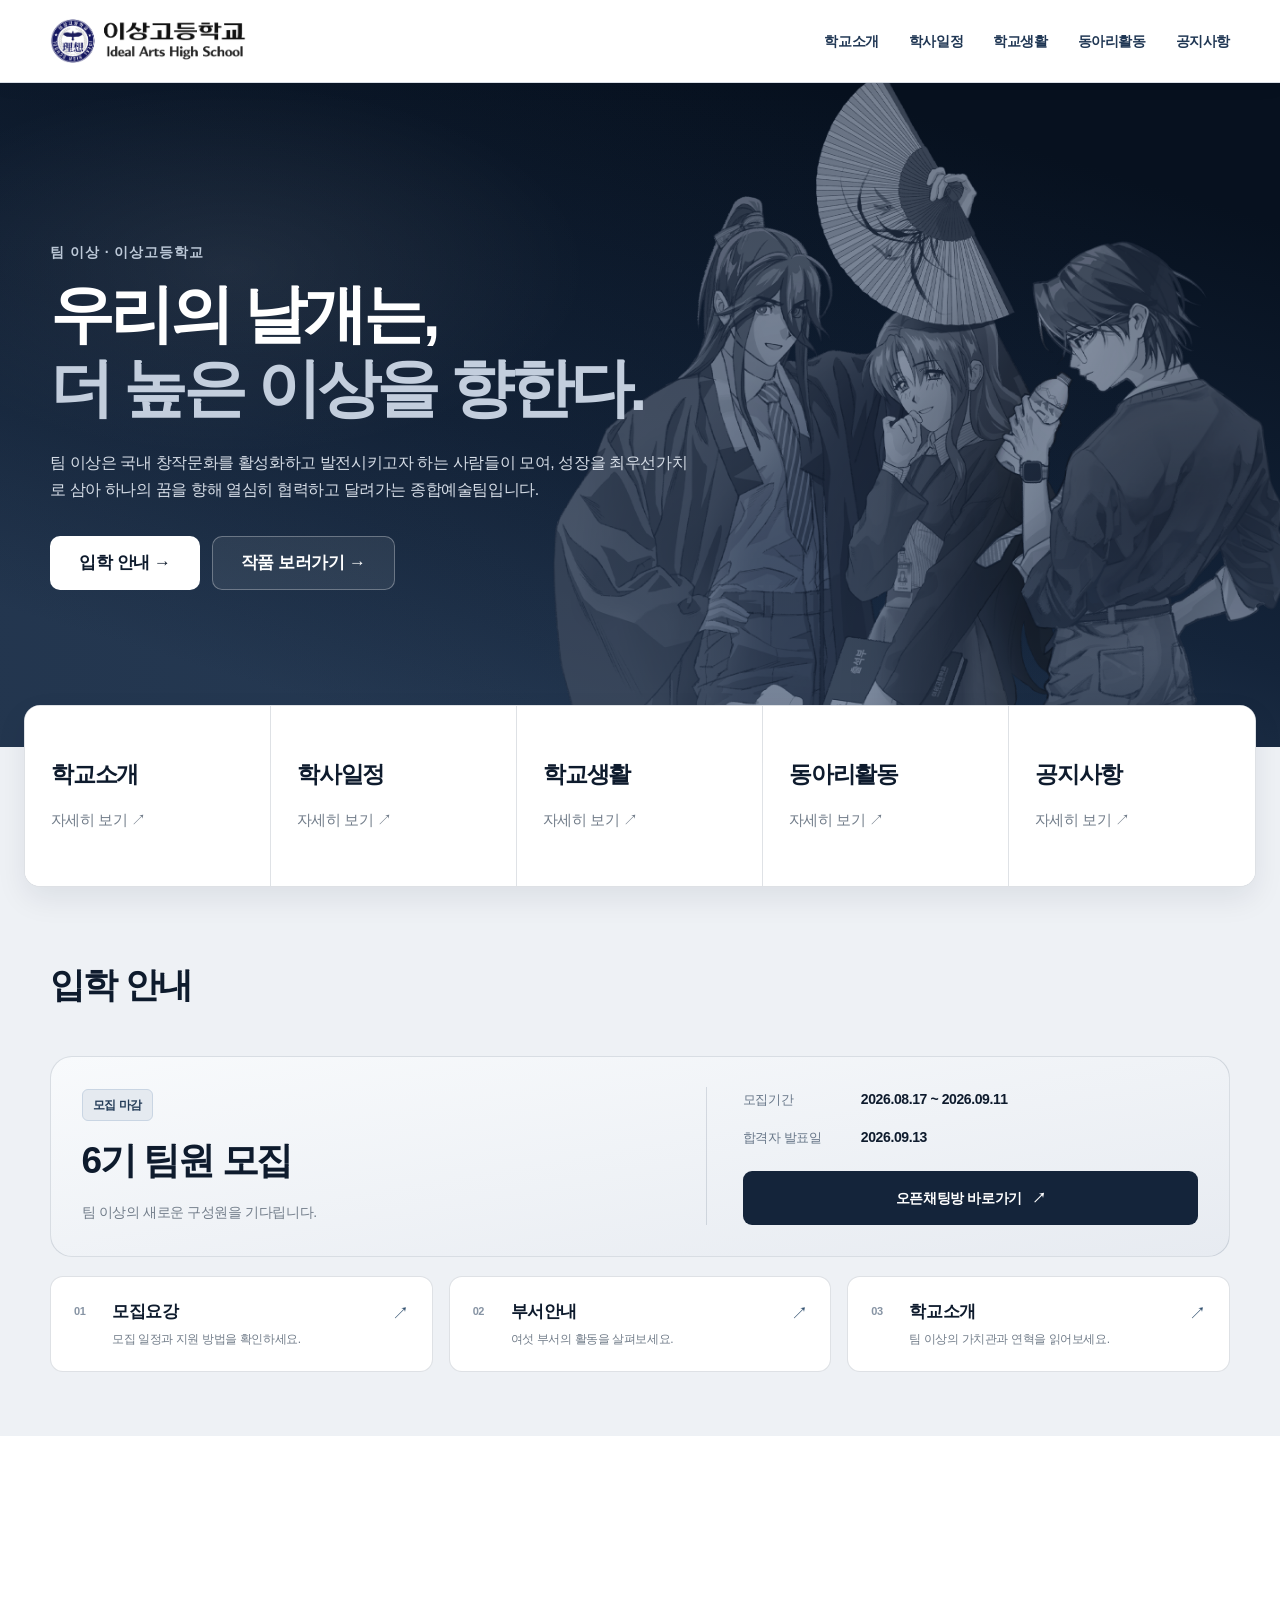
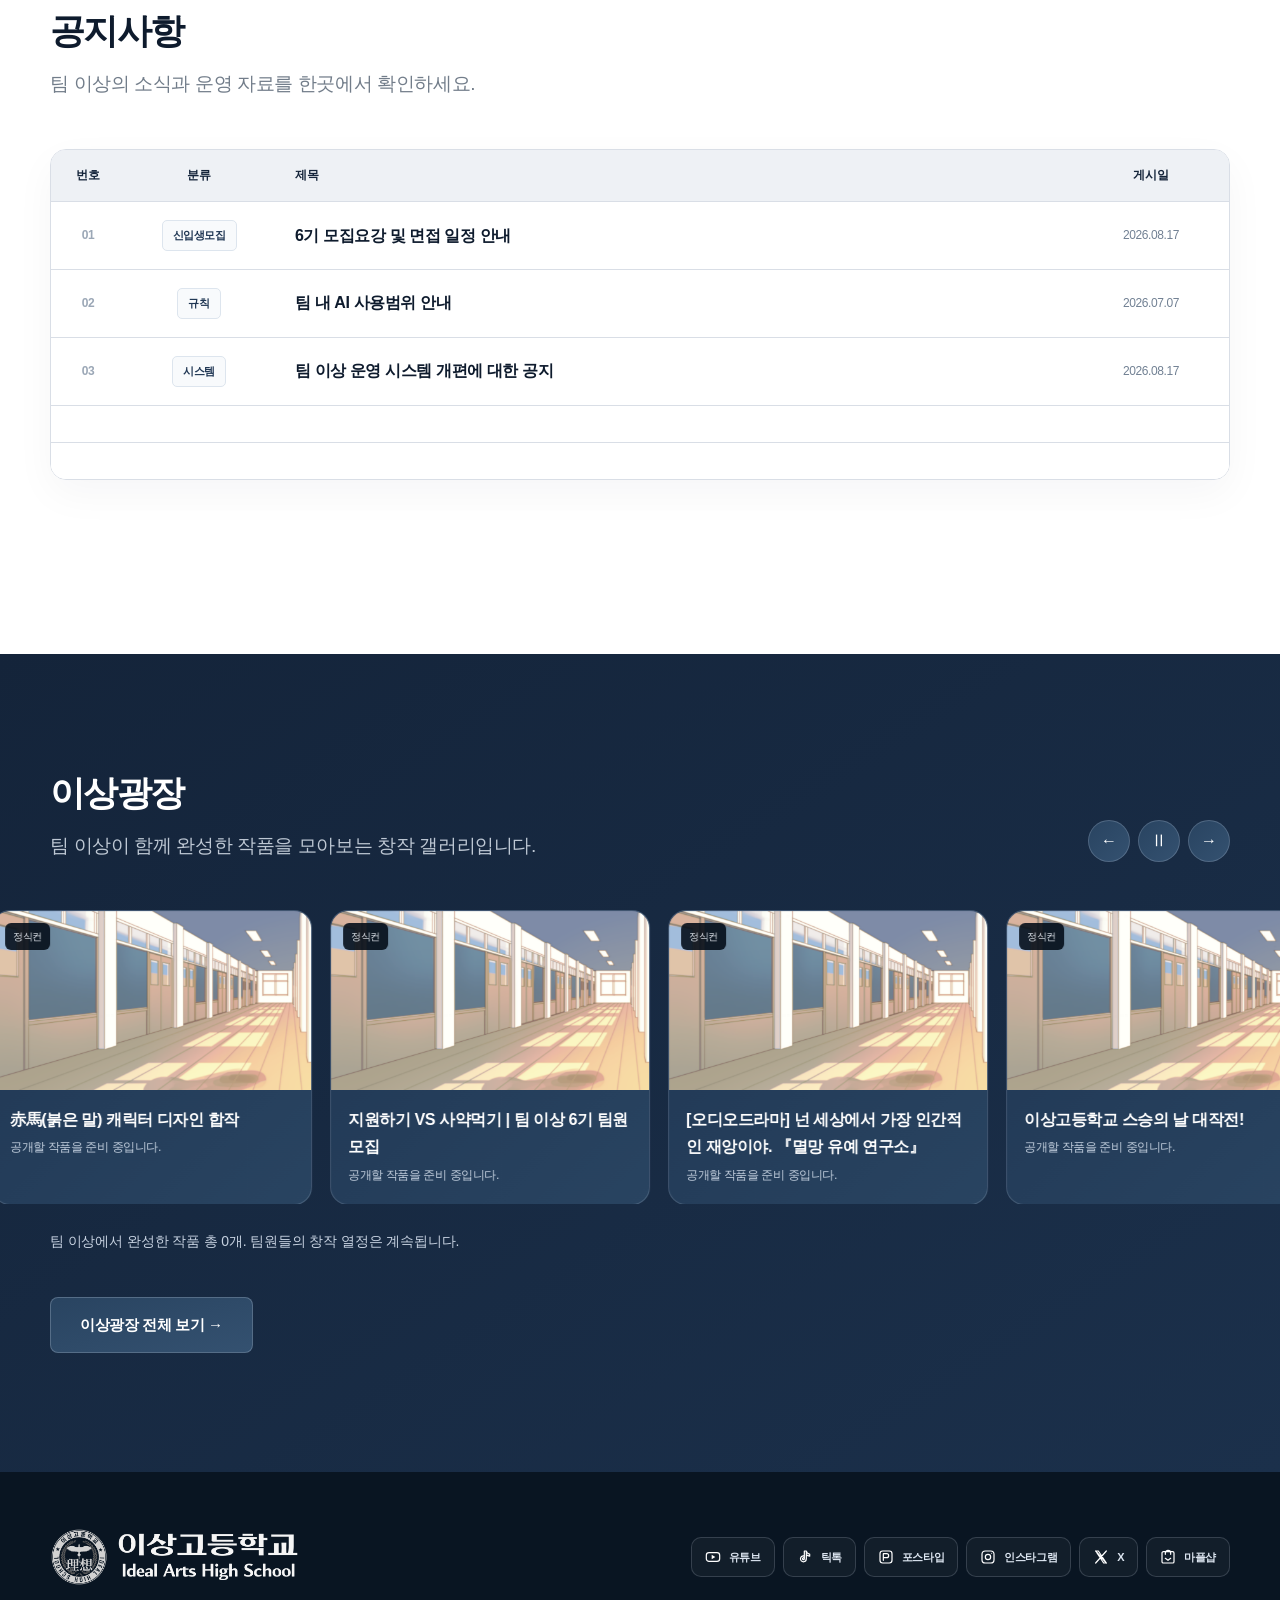
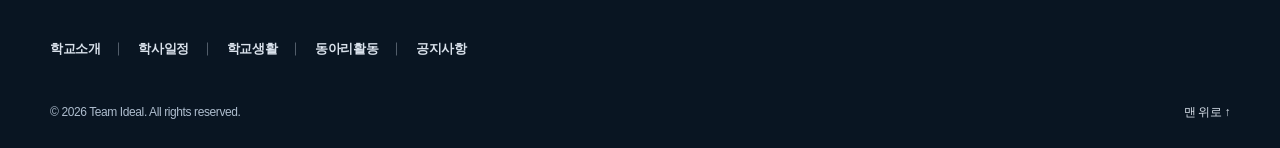
==== commit 305fc206: "Add files via upload" ====
--- a/index.html
+++ b/index.html
@@ -2,7 +2,7 @@
 <!doctype html>
 
 <html lang="ko">
-<head><meta charset="utf-8"/><meta content="width=device-width, initial-scale=1" name="viewport"/><meta content="#14243a" name="theme-color"/><meta content="팀 이상, 이상고등학교의 창작 활동과 신입생 모집, 공지사항, 작품을 만나보세요." name="description"/><title>이상고등학교 | 팀 이상</title><link href="https://ideal.sen.hs.io.kr/" rel="canonical"/><link href="./favicon.ico?v=94d53b0c2378" rel="icon" sizes="any" type="image/x-icon"/><link href="./favicon-16.png?v=94d53b0c2378" rel="icon" sizes="16x16" type="image/png"/><link href="./favicon-32.png?v=94d53b0c2378" rel="icon" sizes="32x32" type="image/png"/><link href="./apple-touch-icon.png?v=94d53b0c2378" rel="apple-touch-icon" sizes="180x180"/><meta content="ko_KR" property="og:locale"/><meta content="이상고등학교" property="og:site_name"/><meta content="website" property="og:type"/><meta content="이상고등학교 | 팀 이상" property="og:title"/><meta content="팀 이상, 이상고등학교의 창작 활동과 신입생 모집, 공지사항, 작품을 만나보세요." property="og:description"/><meta content="https://ideal.sen.hs.io.kr/" property="og:url"/><meta content="https://ideal.sen.hs.io.kr/assets/main-illustration.webp" property="og:image"/><meta content="summary_large_image" name="twitter:card"/><link as="image" fetchpriority="high" href="./assets/main-illustration.webp?v=c45fc70acdb8" rel="preload" type="image/webp"/><script type="application/ld+json">{"@context": "https://schema.org", "@type": "WebSite", "name": "이상고등학교", "alternateName": "팀 이상", "url": "https://ideal.sen.hs.io.kr/", "inLanguage": "ko-KR"}</script><link href="./site.css?v=20260909-final" rel="stylesheet"/><link href="./home-layout.css?v=20260909-final" rel="stylesheet"/><script defer="True" src="./fallback-content.js?v=20260909-final"></script><script defer="True" src="./config.js?v=20260909-final"></script><script defer="True" src="./sheets-loader.js?v=20260909-final"></script><script defer="True" src="./site.js?v=20260909-final"></script><script defer="True" src="./home-scroll.js?v=20260909-final"></script></head>
+<head><meta charset="utf-8"/><meta content="width=device-width, initial-scale=1" name="viewport"/><meta content="#14243a" name="theme-color"/><meta content="팀 이상, 이상고등학교 홈페이지입니다." name="description"/><title>이상고등학교 | 팀 이상</title><link href="https://ideal.sen.hs.io.kr/" rel="canonical"/><link href="./favicon.ico?v=94d53b0c2378" rel="icon" sizes="any" type="image/x-icon"/><link href="./favicon-16.png?v=94d53b0c2378" rel="icon" sizes="16x16" type="image/png"/><link href="./favicon-32.png?v=94d53b0c2378" rel="icon" sizes="32x32" type="image/png"/><link href="./apple-touch-icon.png?v=94d53b0c2378" rel="apple-touch-icon" sizes="180x180"/><meta content="ko_KR" property="og:locale"/><meta content="이상고등학교" property="og:site_name"/><meta content="website" property="og:type"/><meta content="이상고등학교 | 팀 이상" property="og:title"/><meta content="팀 이상, 이상고등학교 홈페이지입니다." property="og:description"/><meta content="https://ideal.sen.hs.io.kr/" property="og:url"/><meta content="https://ideal.sen.hs.io.kr/assets/thumbnail-illustration.webp" property="og:image"/><meta content="summary_large_image" name="twitter:card"/><link as="image" fetchpriority="high" href="./assets/main-illustration.webp?v=c45fc70acdb8" rel="preload" type="image/webp"/><script type="application/ld+json">{"@context": "https://schema.org", "@type": "WebSite", "name": "이상고등학교", "alternateName": "팀 이상", "url": "https://ideal.sen.hs.io.kr/", "inLanguage": "ko-KR"}</script><link href="./site.css?v=20260909-final" rel="stylesheet"/><link href="./home-layout.css?v=20260909-final" rel="stylesheet"/><script defer="True" src="./fallback-content.js?v=20260909-final"></script><script defer="True" src="./config.js?v=20260909-final"></script><script defer="True" src="./sheets-loader.js?v=20260909-final"></script><script defer="True" src="./site.js?v=20260909-final"></script><script defer="True" src="./home-scroll.js?v=20260909-final"></script></head>
 <body data-page="home" id="top">
 <!-- 본문 바로가기 -->
 <a class="skip" href="#main">본문 바로가기</a>
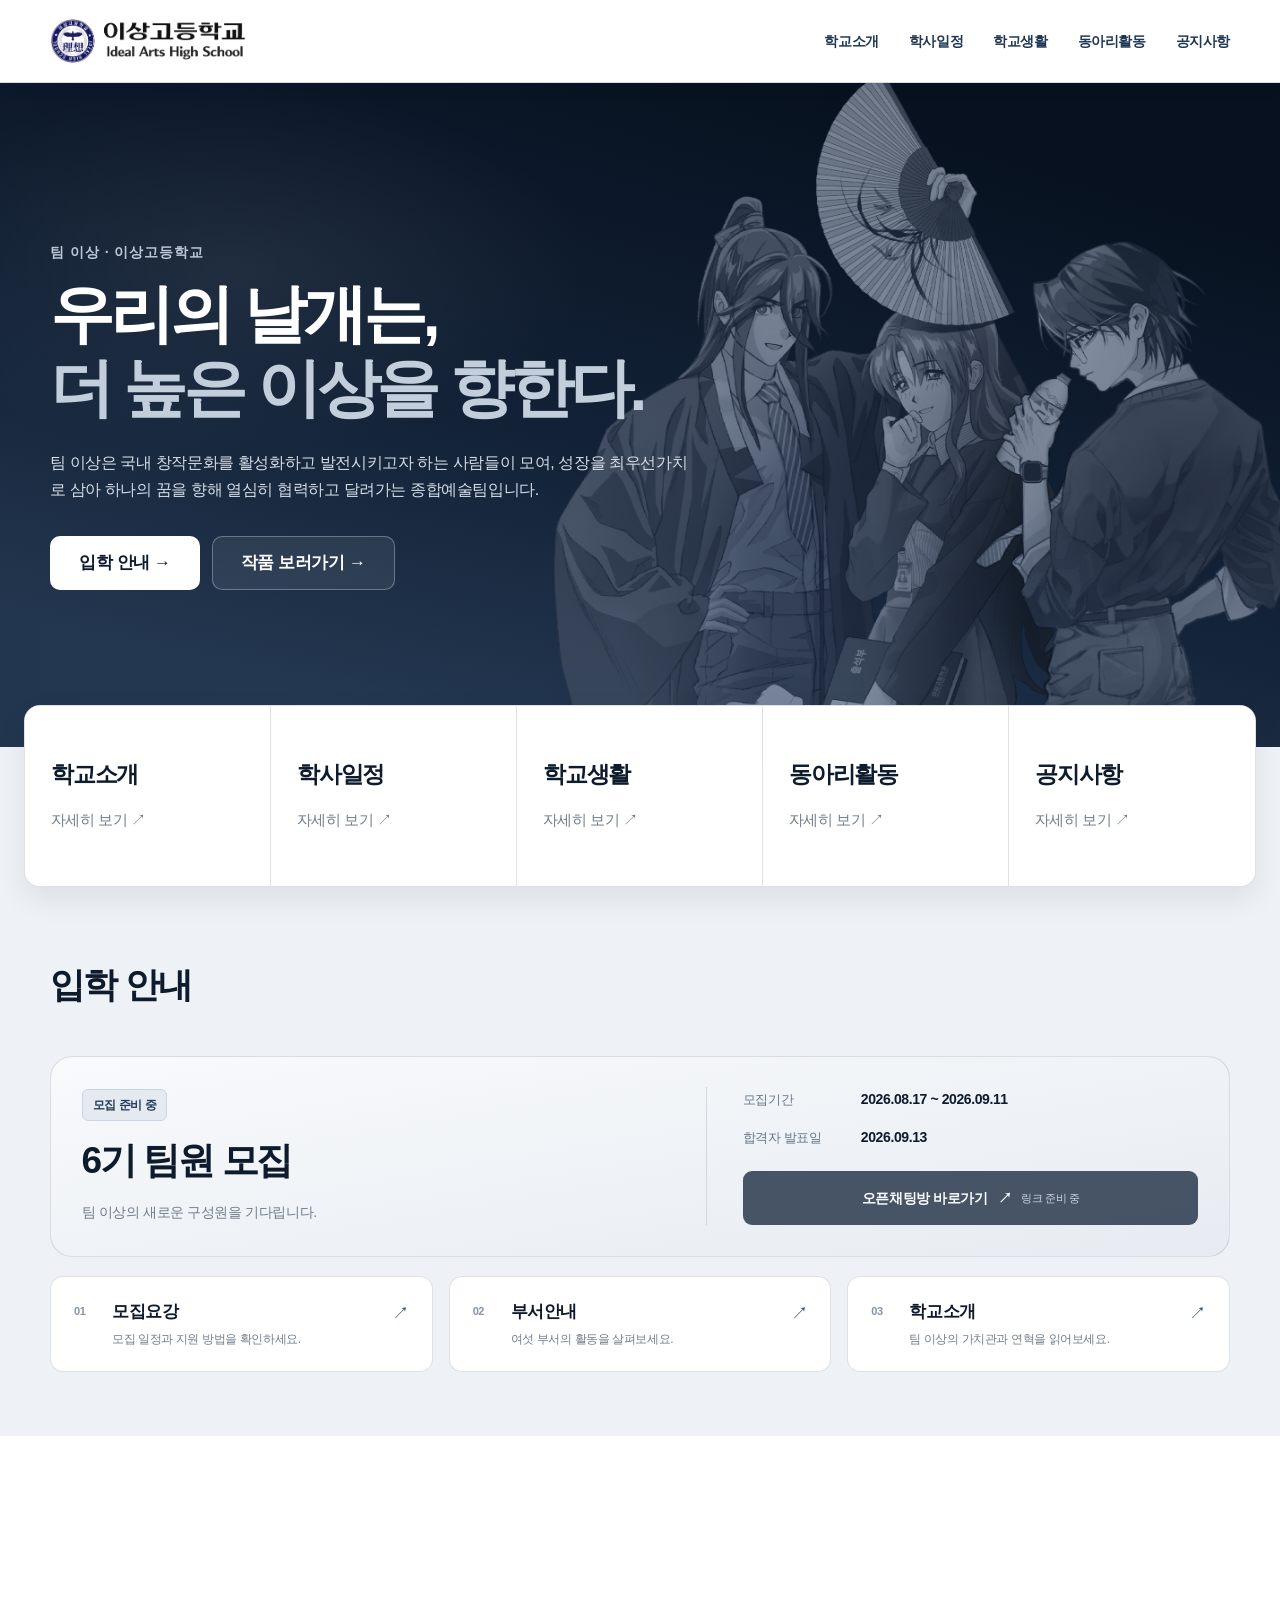
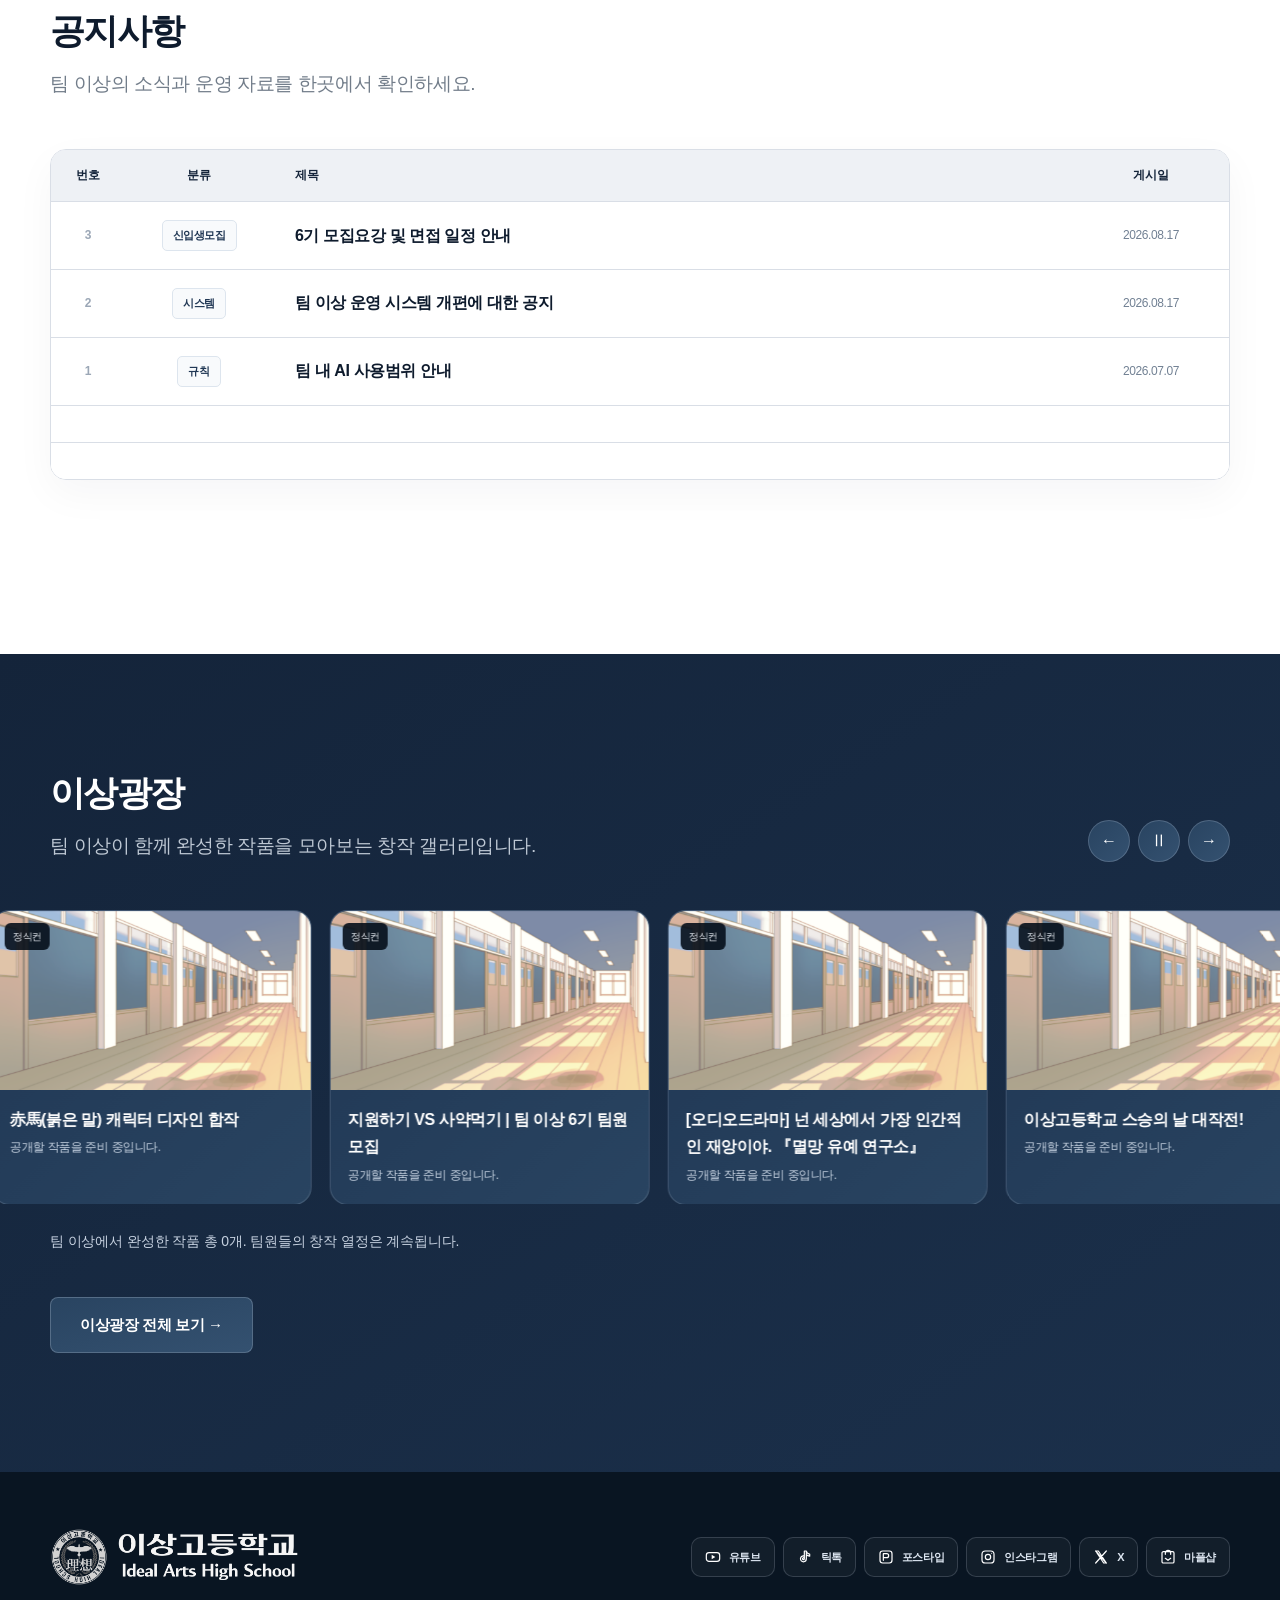
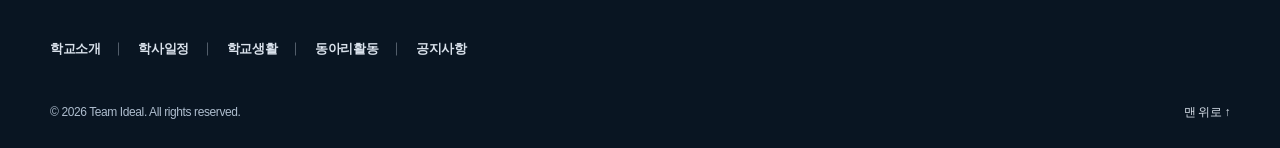
==== commit 0a99e476: "Add files via upload" ====
--- a/index.html
+++ b/index.html
@@ -2,7 +2,7 @@
 <!doctype html>
 
 <html lang="ko">
-<head><meta charset="utf-8"/><meta content="width=device-width, initial-scale=1" name="viewport"/><meta content="#14243a" name="theme-color"/><meta content="팀 이상, 이상고등학교 홈페이지입니다." name="description"/><title>이상고등학교 | 팀 이상</title><link href="https://ideal.sen.hs.io.kr/" rel="canonical"/><link href="./favicon.ico?v=94d53b0c2378" rel="icon" sizes="any" type="image/x-icon"/><link href="./favicon-16.png?v=94d53b0c2378" rel="icon" sizes="16x16" type="image/png"/><link href="./favicon-32.png?v=94d53b0c2378" rel="icon" sizes="32x32" type="image/png"/><link href="./apple-touch-icon.png?v=94d53b0c2378" rel="apple-touch-icon" sizes="180x180"/><meta content="ko_KR" property="og:locale"/><meta content="이상고등학교" property="og:site_name"/><meta content="website" property="og:type"/><meta content="이상고등학교 | 팀 이상" property="og:title"/><meta content="팀 이상, 이상고등학교 홈페이지입니다." property="og:description"/><meta content="https://ideal.sen.hs.io.kr/" property="og:url"/><meta content="https://ideal.sen.hs.io.kr/assets/thumbnail-illustration.webp" property="og:image"/><meta content="summary_large_image" name="twitter:card"/><link as="image" fetchpriority="high" href="./assets/main-illustration.webp?v=c45fc70acdb8" rel="preload" type="image/webp"/><script type="application/ld+json">{"@context": "https://schema.org", "@type": "WebSite", "name": "이상고등학교", "alternateName": "팀 이상", "url": "https://ideal.sen.hs.io.kr/", "inLanguage": "ko-KR"}</script><link href="./site.css?v=20260909-final" rel="stylesheet"/><link href="./home-layout.css?v=20260909-final" rel="stylesheet"/><script defer="True" src="./fallback-content.js?v=20260909-final"></script><script defer="True" src="./config.js?v=20260909-final"></script><script defer="True" src="./sheets-loader.js?v=20260909-final"></script><script defer="True" src="./site.js?v=20260909-final"></script><script defer="True" src="./home-scroll.js?v=20260909-final"></script></head>
+<head><meta charset="utf-8"/><meta content="width=device-width, initial-scale=1" name="viewport"/><meta content="#14243a" name="theme-color"/><meta content="팀 이상, 이상고등학교 홈페이지입니다." name="description"/><title>이상고등학교 | 팀 이상</title><link href="https://ideal.sen.hs.io.kr/" rel="canonical"/><link href="./favicon.ico?v=94d53b0c2378" rel="icon" sizes="any" type="image/x-icon"/><link href="./favicon-16.png?v=94d53b0c2378" rel="icon" sizes="16x16" type="image/png"/><link href="./favicon-32.png?v=94d53b0c2378" rel="icon" sizes="32x32" type="image/png"/><link href="./apple-touch-icon.png?v=94d53b0c2378" rel="apple-touch-icon" sizes="180x180"/><meta content="ko_KR" property="og:locale"/><meta content="이상고등학교" property="og:site_name"/><meta content="website" property="og:type"/><meta content="이상고등학교 | 팀 이상" property="og:title"/><meta content="팀 이상, 이상고등학교 홈페이지입니다." property="og:description"/><meta content="https://ideal.sen.hs.io.kr/" property="og:url"/><meta content="https://ideal.sen.hs.io.kr/assets/thumbnail-illustration.webp" property="og:image"/><meta content="summary_large_image" name="twitter:card"/><link as="image" fetchpriority="high" href="./assets/main-illustration.webp?v=c45fc70acdb8" rel="preload" type="image/webp"/><script type="application/ld+json">{"@context": "https://schema.org", "@type": "WebSite", "name": "이상고등학교", "alternateName": "팀 이상", "url": "https://ideal.sen.hs.io.kr/", "inLanguage": "ko-KR"}</script><link href="./site.css?v=20260910-cms3" rel="stylesheet"/><link href="./home-layout.css?v=20260910-cms3" rel="stylesheet"/><script defer="True" src="./fallback-content.js?v=20260910-cms3"></script><script defer="True" src="./config.js?v=20260910-cms3"></script><script defer="True" src="./sheets-loader.js?v=20260910-cms3"></script><script defer="True" src="./site.js?v=20260910-cms3"></script><script defer="True" src="./home-scroll.js?v=20260910-cms3"></script></head>
 <body data-page="home" id="top">
 <!-- 본문 바로가기 -->
 <a class="skip" href="#main">본문 바로가기</a>
--- a/site.css
+++ b/site.css
@@ -1182,6 +1182,11 @@
 
   .category-card:nth-child(even) {
     border-right: 0;
+  }
+
+  /* 1000px 규칙에서 3번째 카드의 오른쪽 선이 제거되므로 모바일에서 명시적으로 복구합니다. */
+  .category-card:nth-child(3) {
+    border-right: 1px solid var(--line);
   }
 
   .category-card:last-child {
@@ -4408,3 +4413,280 @@
 }
 .post-body ol { padding-left: 25px; }
 .post-body li + li { margin-top: 7px; }
+
+
+/* 2026-09-10 CMS 단순화: 학사일정은 날짜+일정, 연혁은 날짜+내용 두 열만 사용합니다. */
+.schedule-all table th:first-child,
+.schedule-all table td:first-child {
+  width: 180px;
+  white-space: nowrap;
+}
+.schedule-all table th:last-child,
+.schedule-all table td:last-child {
+  width: auto;
+}
+.history-table tbody td:first-child {
+  width: 190px;
+}
+@media (max-width: 600px) {
+  .schedule-all table th:first-child,
+  .schedule-all table td:first-child {
+    width: 126px;
+  }
+  .history-table {
+    min-width: 420px;
+  }
+  .history-table tbody td:first-child {
+    width: 145px;
+  }
+}
+
+/* 모바일 메인 카테고리: 학교생활(3번째)과 동아리활동(4번째) 사이 세로 구분선 복구 */
+@media (max-width: 780px) {
+  .category-card:nth-child(3) {
+    border-right: 1px solid var(--line) !important;
+  }
+}
+
+
+/* =========================================================
+   2026-09-10 학사일정 개편
+   - 월간 달력은 전체 폭으로 표시
+   - 선택한 월이 속한 반기(1~6월 / 7~12월)를 아래에 한꺼번에 표시
+   - 데이터 원본은 기존 Google Sheets `학사일정` 탭의 날짜+일정명 두 열 유지
+   ========================================================= */
+.calendar-section .calendar-shell-wide {
+  display: block;
+}
+
+.calendar-section .calendar-card {
+  padding: 30px;
+}
+
+.calendar-section .cal-head {
+  margin-bottom: 22px;
+}
+
+.cal-eyebrow,
+.schedule-half-year {
+  display: block;
+  margin-bottom: 5px;
+  color: #8390a0;
+  font-size: 10px;
+  font-weight: 800;
+  letter-spacing: .16em;
+}
+
+.calendar-section .cal-head h2 {
+  font-size: 27px;
+  letter-spacing: -.025em;
+}
+
+.calendar-section .calendar-grid {
+  border-radius: 10px;
+}
+
+.calendar-section .weekday {
+  padding: 10px 8px;
+  color: #667382;
+  background: #f5f7fa;
+}
+
+.calendar-section .weekday.sunday,
+.calendar-section .day.sunday .day-num {
+  color: #9c5f66;
+}
+
+.calendar-section .weekday.saturday,
+.calendar-section .day.saturday .day-num {
+  color: #56708e;
+}
+
+.calendar-section .day {
+  min-height: 104px;
+  padding: 9px;
+  background: #fff;
+}
+
+.calendar-section .day.muted {
+  background: #f8fafc;
+}
+
+.calendar-section .day-event {
+  padding: 5px 6px;
+  border-radius: 5px;
+  background: #e8edf3;
+  color: var(--navy-800);
+  font-size: 10px;
+  font-weight: 700;
+}
+
+.schedule-half {
+  margin-top: 24px;
+  padding: 0;
+  overflow: hidden;
+}
+
+.schedule-half-head {
+  display: flex;
+  align-items: flex-end;
+  justify-content: space-between;
+  gap: 20px;
+  padding: 26px 28px 22px;
+  border-bottom: 1px solid var(--gray-200);
+}
+
+.schedule-half-head h3 {
+  margin: 0;
+  color: var(--navy-900);
+  font-size: 23px;
+  letter-spacing: -.02em;
+}
+
+.schedule-half-range {
+  margin: 0 0 2px;
+  color: #718091;
+  font-size: 13px;
+  font-weight: 700;
+}
+
+.schedule-half-list {
+  padding: 0 28px 8px;
+}
+
+.schedule-month-group {
+  display: grid;
+  grid-template-columns: 92px minmax(0, 1fr);
+  border-bottom: 1px solid var(--gray-200);
+}
+
+.schedule-month-group:last-child {
+  border-bottom: 0;
+}
+
+.schedule-month-label {
+  padding: 20px 18px 20px 2px;
+}
+
+.schedule-month-label strong {
+  color: var(--navy-900);
+  font-size: 17px;
+  letter-spacing: -.02em;
+}
+
+.schedule-month-items {
+  min-width: 0;
+  border-left: 1px solid var(--gray-200);
+  padding: 8px 0 8px 20px;
+}
+
+.schedule-half-row {
+  display: grid;
+  grid-template-columns: 82px minmax(0, 1fr);
+  align-items: baseline;
+  gap: 12px;
+  min-height: 42px;
+  padding: 10px 4px;
+}
+
+.schedule-half-row + .schedule-half-row {
+  border-top: 1px solid #edf0f4;
+}
+
+.schedule-half-row time {
+  color: #7a8795;
+  font-size: 12px;
+  font-variant-numeric: tabular-nums;
+  font-weight: 700;
+}
+
+.schedule-half-row span {
+  color: var(--navy-900);
+  font-size: 14px;
+  font-weight: 700;
+  line-height: 1.55;
+}
+
+.schedule-half-row.schedule-half-empty {
+  display: flex;
+  align-items: center;
+}
+
+.schedule-half-row.schedule-half-empty span {
+  color: #a0a9b4;
+  font-size: 13px;
+  font-weight: 500;
+}
+
+@media (max-width: 720px) {
+  .calendar-section .calendar-card {
+    padding: 18px;
+  }
+
+  .calendar-section .cal-head {
+    align-items: flex-end;
+  }
+
+  .cal-eyebrow {
+    display: none;
+  }
+
+  .calendar-section .cal-head h2 {
+    font-size: 20px;
+  }
+
+  .calendar-section .day {
+    min-height: 70px;
+    padding: 4px;
+  }
+
+  .calendar-section .day-event {
+    padding: 3px;
+    font-size: 8px;
+    line-height: 1.25;
+  }
+
+  .schedule-half-head {
+    align-items: flex-start;
+    padding: 21px 18px 17px;
+  }
+
+  .schedule-half-head h3 {
+    font-size: 20px;
+  }
+
+  .schedule-half-list {
+    padding: 0 18px 5px;
+  }
+
+  .schedule-month-group {
+    grid-template-columns: 58px minmax(0, 1fr);
+  }
+
+  .schedule-month-label {
+    padding: 17px 8px 17px 0;
+  }
+
+  .schedule-month-label strong {
+    font-size: 14px;
+  }
+
+  .schedule-month-items {
+    padding-left: 12px;
+  }
+
+  .schedule-half-row {
+    grid-template-columns: 58px minmax(0, 1fr);
+    gap: 8px;
+    min-height: 38px;
+    padding: 9px 2px;
+  }
+
+  .schedule-half-row time {
+    font-size: 11px;
+  }
+
+  .schedule-half-row span {
+    font-size: 13px;
+  }
+}
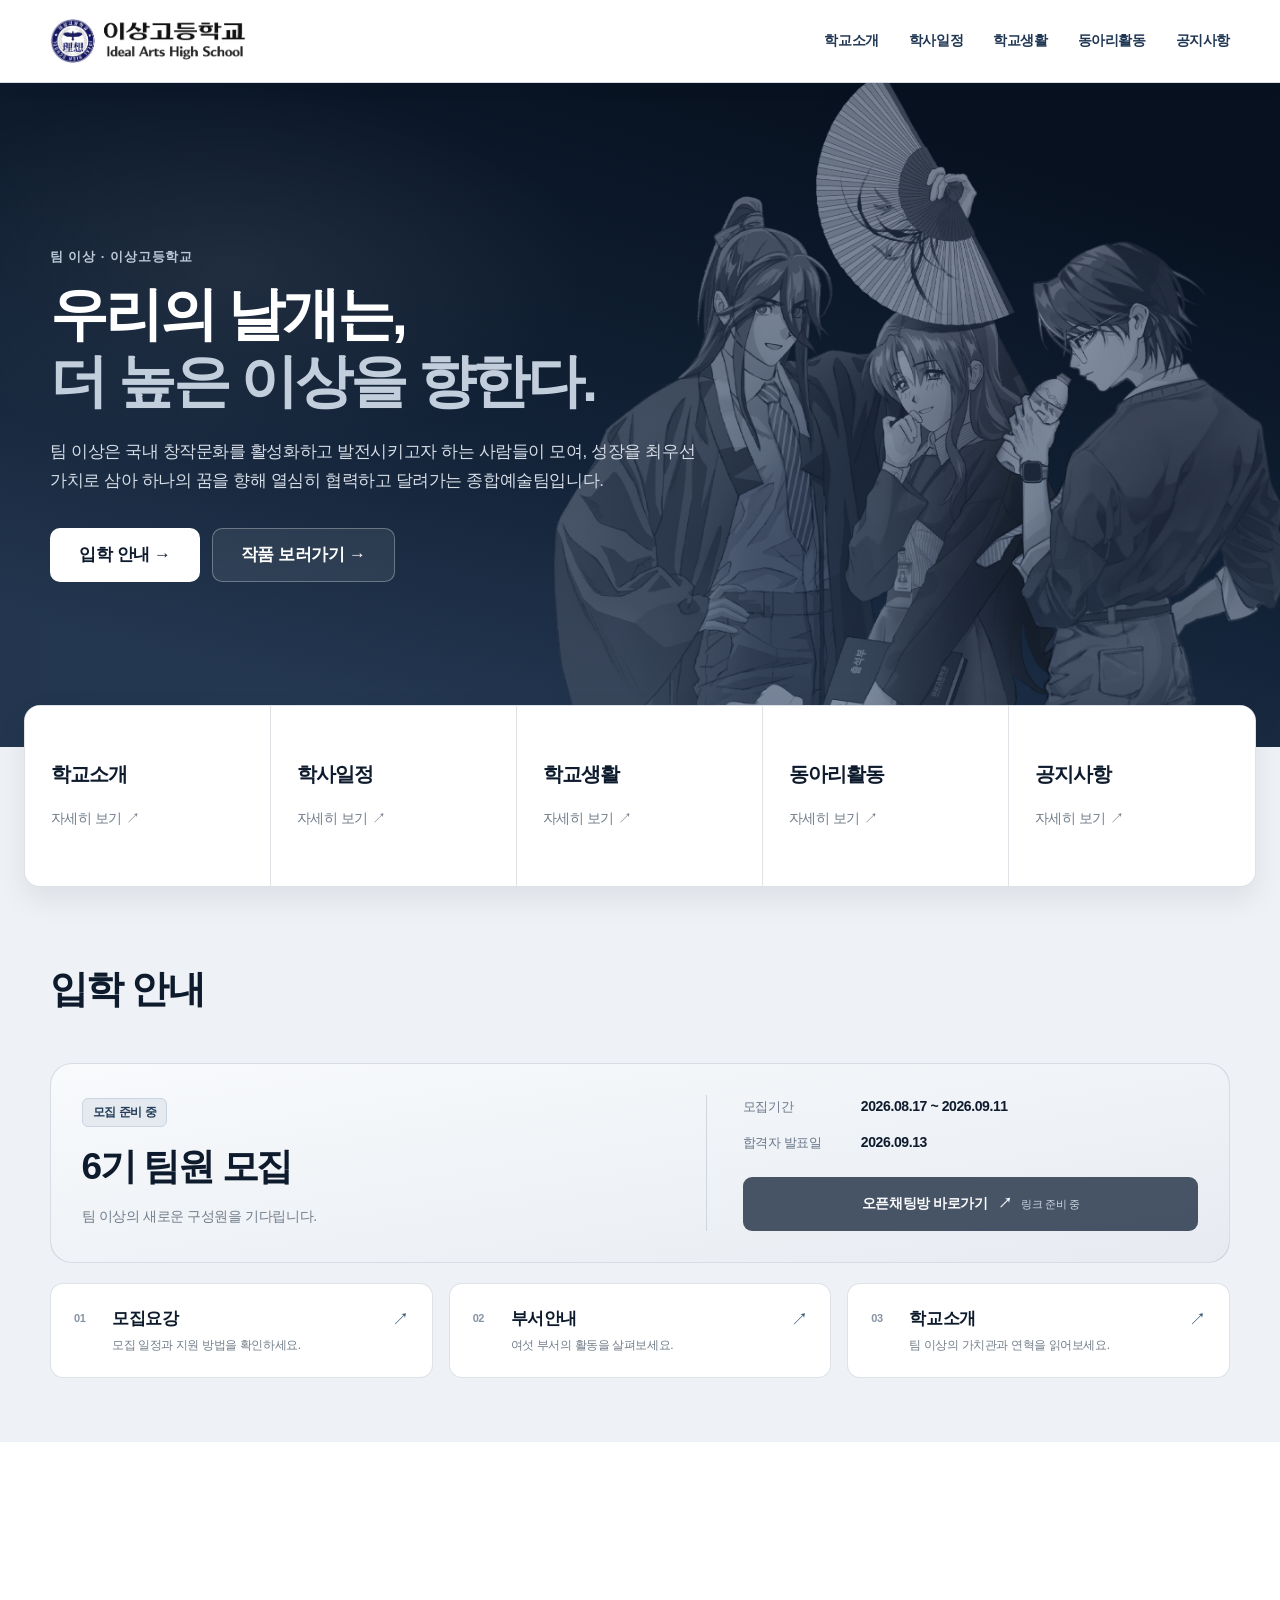
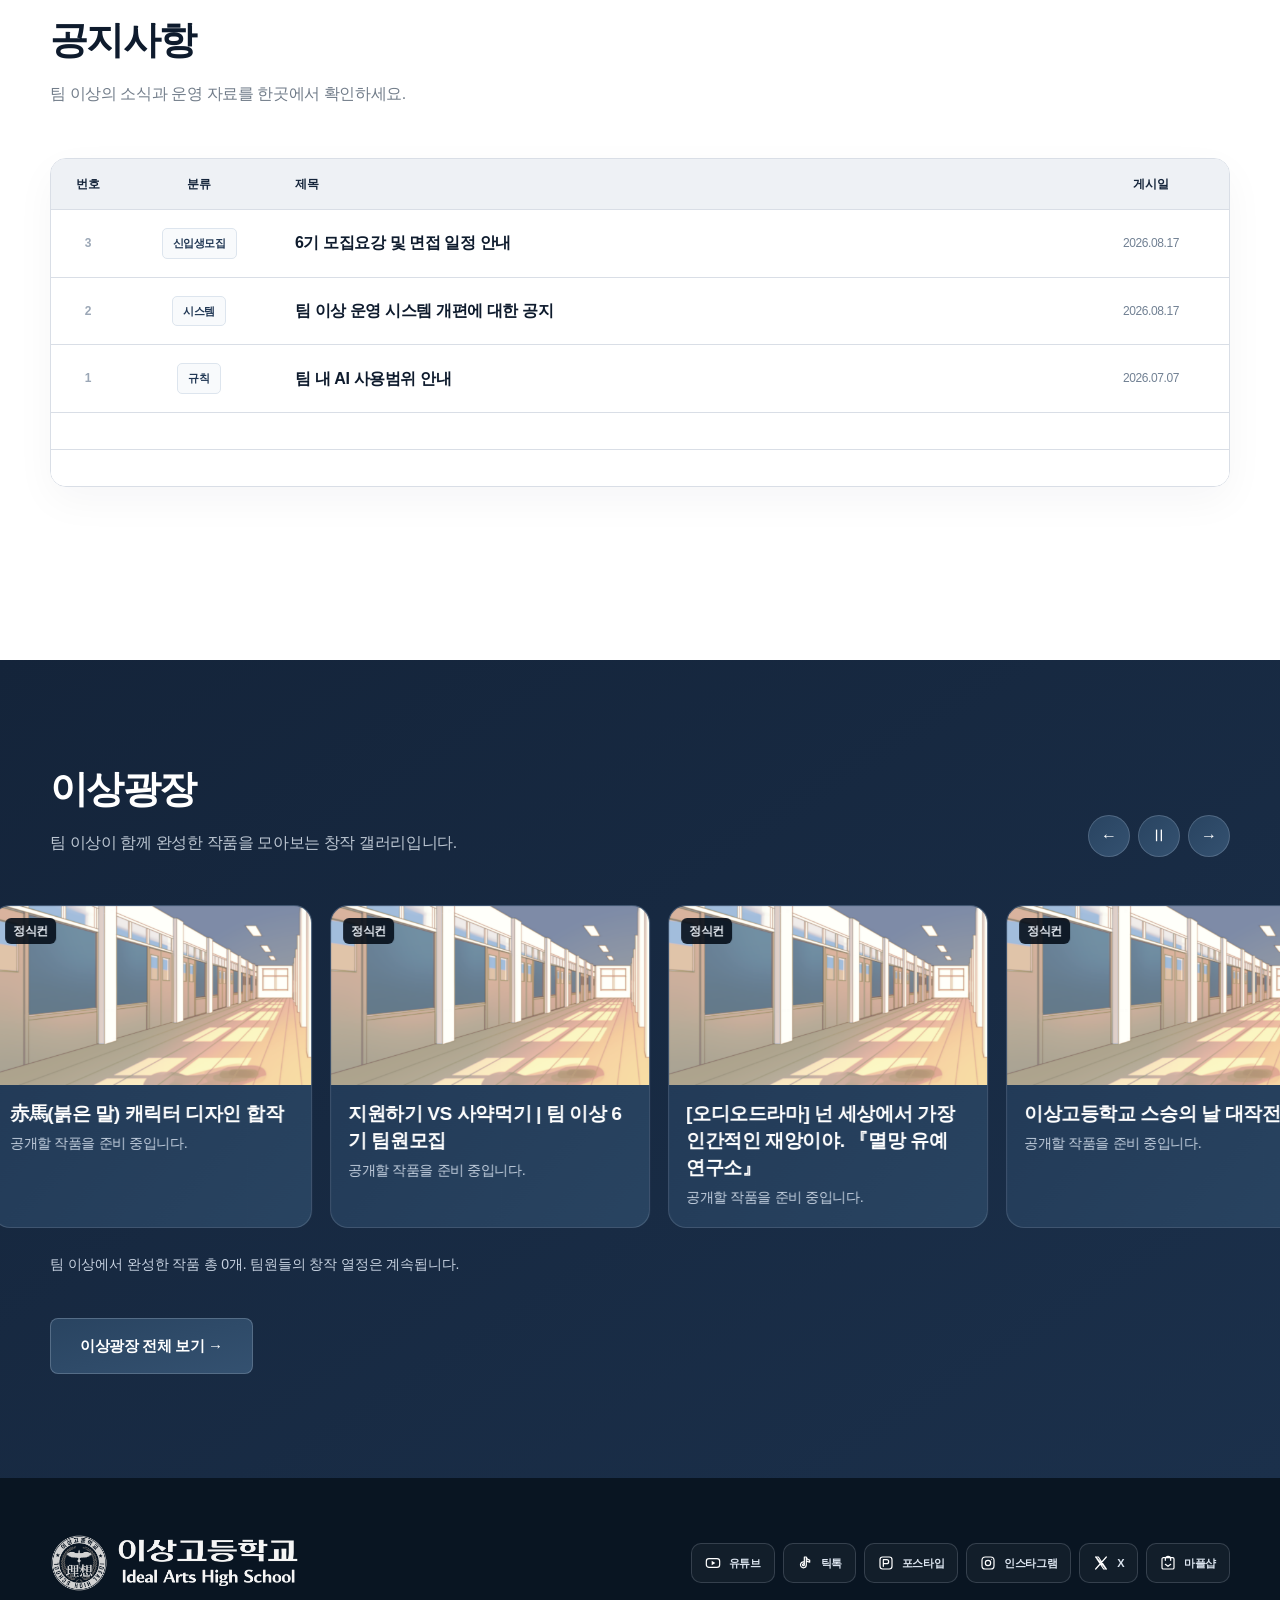
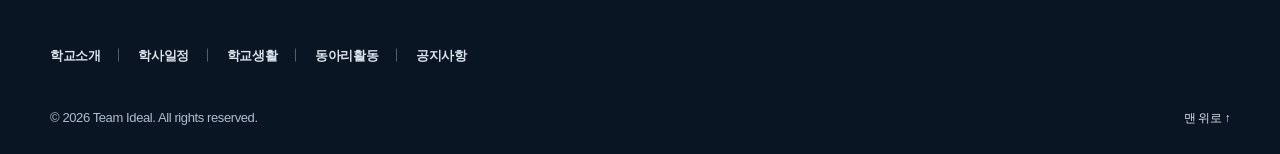
==== commit 08c9dece: "Add files via upload" ====
--- a/index.html
+++ b/index.html
@@ -2,7 +2,7 @@
 <!doctype html>
 
 <html lang="ko">
-<head><meta charset="utf-8"/><meta content="width=device-width, initial-scale=1" name="viewport"/><meta content="#14243a" name="theme-color"/><meta content="팀 이상, 이상고등학교 홈페이지입니다." name="description"/><title>이상고등학교 | 팀 이상</title><link href="https://ideal.sen.hs.io.kr/" rel="canonical"/><link href="./favicon.ico?v=94d53b0c2378" rel="icon" sizes="any" type="image/x-icon"/><link href="./favicon-16.png?v=94d53b0c2378" rel="icon" sizes="16x16" type="image/png"/><link href="./favicon-32.png?v=94d53b0c2378" rel="icon" sizes="32x32" type="image/png"/><link href="./apple-touch-icon.png?v=94d53b0c2378" rel="apple-touch-icon" sizes="180x180"/><meta content="ko_KR" property="og:locale"/><meta content="이상고등학교" property="og:site_name"/><meta content="website" property="og:type"/><meta content="이상고등학교 | 팀 이상" property="og:title"/><meta content="팀 이상, 이상고등학교 홈페이지입니다." property="og:description"/><meta content="https://ideal.sen.hs.io.kr/" property="og:url"/><meta content="https://ideal.sen.hs.io.kr/assets/thumbnail-illustration.webp" property="og:image"/><meta content="summary_large_image" name="twitter:card"/><link as="image" fetchpriority="high" href="./assets/main-illustration.webp?v=c45fc70acdb8" rel="preload" type="image/webp"/><script type="application/ld+json">{"@context": "https://schema.org", "@type": "WebSite", "name": "이상고등학교", "alternateName": "팀 이상", "url": "https://ideal.sen.hs.io.kr/", "inLanguage": "ko-KR"}</script><link href="./site.css?v=20260910-cms3" rel="stylesheet"/><link href="./home-layout.css?v=20260910-cms3" rel="stylesheet"/><script defer="True" src="./fallback-content.js?v=20260910-cms3"></script><script defer="True" src="./config.js?v=20260910-cms3"></script><script defer="True" src="./sheets-loader.js?v=20260910-cms3"></script><script defer="True" src="./site.js?v=20260910-cms3"></script><script defer="True" src="./home-scroll.js?v=20260910-cms3"></script></head>
+<head><meta charset="utf-8"/><meta content="width=device-width, initial-scale=1" name="viewport"/><meta content="#14243a" name="theme-color"/><meta content="팀 이상, 이상고등학교 홈페이지입니다." name="description"/><title>이상고등학교 | 팀 이상</title><link href="https://ideal.sen.hs.io.kr/" rel="canonical"/><link href="./favicon.ico?v=94d53b0c2378" rel="icon" sizes="any" type="image/x-icon"/><link href="./favicon-16.png?v=94d53b0c2378" rel="icon" sizes="16x16" type="image/png"/><link href="./favicon-32.png?v=94d53b0c2378" rel="icon" sizes="32x32" type="image/png"/><link href="./apple-touch-icon.png?v=94d53b0c2378" rel="apple-touch-icon" sizes="180x180"/><meta content="ko_KR" property="og:locale"/><meta content="이상고등학교" property="og:site_name"/><meta content="website" property="og:type"/><meta content="이상고등학교 | 팀 이상" property="og:title"/><meta content="팀 이상, 이상고등학교 홈페이지입니다." property="og:description"/><meta content="https://ideal.sen.hs.io.kr/" property="og:url"/><meta content="https://ideal.sen.hs.io.kr/assets/thumbnail-illustration.webp" property="og:image"/><meta content="summary_large_image" name="twitter:card"/><link as="image" fetchpriority="high" href="./assets/main-illustration.webp?v=c45fc70acdb8" rel="preload" type="image/webp"/><script type="application/ld+json">{"@context": "https://schema.org", "@type": "WebSite", "name": "이상고등학교", "alternateName": "팀 이상", "url": "https://ideal.sen.hs.io.kr/", "inLanguage": "ko-KR"}</script><link href="./site.css?v=20260910-profile3x4c" rel="stylesheet"/><link href="./home-layout.css?v=20260910-type2" rel="stylesheet"/><script defer="True" src="./fallback-content.js?v=20260910-cms3"></script><script defer="True" src="./config.js?v=20260910-cms3"></script><script defer="True" src="./sheets-loader.js?v=20260910-cms3"></script><script defer="True" src="./site.js?v=20260910-profile3x4c"></script><script defer="True" src="./home-scroll.js?v=20260910-cms3"></script></head>
 <body data-page="home" id="top">
 <!-- 본문 바로가기 -->
 <a class="skip" href="#main">본문 바로가기</a>
--- a/site.css
+++ b/site.css
@@ -4690,3 +4690,953 @@
     font-size: 13px;
   }
 }
+
+/* ============================================================
+   공지 상세페이지 · 타이포그래피 위계 재정립 (2026-09-10)
+   - 본문/목록 가독성 기준 16px 이상
+   - 데스크톱/모바일에서 H1 > H2 > H3 위계를 명확히 유지
+   - 다른 페이지에는 영향을 주지 않도록 .post 범위로 한정
+   ============================================================ */
+.post {
+  color: var(--ink);
+  font-size: 16px;
+}
+
+.post-head {
+  padding-bottom: 28px;
+}
+
+.post-category {
+  font-size: 12px;
+  line-height: 1.35;
+  font-weight: 800;
+  letter-spacing: -.015em;
+}
+
+.post h1 {
+  margin: 14px 0 10px;
+  font-size: clamp(32px, 3vw, 38px);
+  line-height: 1.22;
+  font-weight: 800;
+  letter-spacing: -.04em;
+}
+
+.post time,
+.post-status-label {
+  font-size: 14px;
+  line-height: 1.5;
+  font-weight: 500;
+}
+
+.post-body {
+  padding: 38px 0 34px;
+  color: #46515e;
+  font-size: 17px;
+  line-height: 1.82;
+}
+
+.post-body p {
+  margin: 0 0 22px;
+  color: #46515e;
+  font-size: 17px;
+  line-height: 1.82;
+  font-weight: 400;
+}
+
+.post-body h2 {
+  margin: 42px 0 16px;
+  color: var(--navy-900);
+  font-size: 26px;
+  line-height: 1.35;
+  font-weight: 800;
+  letter-spacing: -.035em;
+}
+
+.post-body h2:first-child {
+  margin-top: 0;
+}
+
+.post-body h3 {
+  margin: 30px 0 11px;
+  color: var(--navy-900);
+  font-size: 20px;
+  line-height: 1.45;
+  font-weight: 700;
+  letter-spacing: -.025em;
+}
+
+.post-body ul,
+.post-body ol {
+  margin: 12px 0 26px;
+  padding-left: 1.55em;
+  color: #46515e;
+  font-size: 16px;
+  line-height: 1.85;
+  font-weight: 400;
+}
+
+.post-body li + li {
+  margin-top: 6px;
+}
+
+.post-body li::marker {
+  color: #8090a4;
+}
+
+.post-body strong {
+  font-weight: 700;
+  color: #263547;
+}
+
+.post-body .post-callout {
+  font-size: 16px;
+  line-height: 1.8;
+}
+
+.post-table {
+  font-size: 16px;
+  line-height: 1.7;
+}
+
+.post-table th {
+  font-weight: 700;
+}
+
+.post-link strong {
+  font-size: 16px;
+  line-height: 1.55;
+  font-weight: 700;
+}
+
+.post-link small {
+  font-size: 14px;
+  line-height: 1.65;
+}
+
+.post-info {
+  font-size: 16px;
+  line-height: 1.75;
+}
+
+.post-info strong {
+  font-size: 17px;
+  font-weight: 700;
+}
+
+.post-info p {
+  font-size: 16px;
+  line-height: 1.75;
+}
+
+.post-source {
+  font-size: 14px;
+  line-height: 1.75;
+}
+
+.post-source strong {
+  font-size: 14px;
+  font-weight: 700;
+}
+
+.post-source p {
+  font-size: 14px;
+  line-height: 1.75;
+}
+
+@media (max-width: 780px) {
+  .post-head {
+    padding-bottom: 23px;
+  }
+
+  .post h1 {
+    font-size: clamp(27px, 7.2vw, 31px);
+    line-height: 1.24;
+  }
+
+  .post-body {
+    padding: 30px 0 28px;
+    font-size: 16px;
+    line-height: 1.78;
+  }
+
+  .post-body p {
+    margin-bottom: 20px;
+    font-size: 16px;
+    line-height: 1.78;
+  }
+
+  .post-body h2 {
+    margin: 36px 0 14px;
+    font-size: 22px;
+    line-height: 1.38;
+    font-weight: 800;
+  }
+
+  .post-body h3 {
+    margin: 26px 0 9px;
+    font-size: 18px;
+    line-height: 1.45;
+    font-weight: 700;
+  }
+
+  .post-body ul,
+  .post-body ol {
+    margin: 10px 0 23px;
+    padding-left: 1.4em;
+    font-size: 16px;
+    line-height: 1.8;
+  }
+
+  .post-body .post-callout,
+  .post-info,
+  .post-info p,
+  .post-table {
+    font-size: 16px;
+  }
+}
+
+@media (max-width: 420px) {
+  .post h1 {
+    font-size: 27px;
+  }
+
+  .post-body h2 {
+    font-size: 21px;
+  }
+
+  .post-body h3 {
+    font-size: 18px;
+  }
+}
+
+/* ============================================================
+   GLOBAL TYPOGRAPHY SYSTEM · 2026-09-10
+   ------------------------------------------------------------
+   Site-wide readable type scale with stable desktop/mobile hierarchy.
+   Layout, colors, interactions and CMS behavior are intentionally untouched.
+   ============================================================ */
+:root {
+  --type-body: 16px;
+  --type-body-lg: 17px;
+  --type-small: 14px;
+  --type-label: 12px;
+  --type-card-title: 19px;
+  --type-subheading: 21px;
+  --type-heading: 27px;
+  --type-section: clamp(30px, 3vw, 40px);
+  --type-page: clamp(34px, 4vw, 44px);
+  --type-hero: clamp(42px, 5vw, 58px);
+}
+
+body {
+  font-size: var(--type-body);
+  line-height: 1.7;
+}
+
+/* Global navigation and controls */
+.nav a {
+  font-size: 15px;
+  line-height: 1.4;
+  font-weight: 700;
+}
+.button,
+.filter-button,
+.more-link,
+.plaza-all,
+.cal-nav button {
+  font-size: 14px;
+  line-height: 1.45;
+  font-weight: 700;
+}
+
+/* Home hero */
+.hero-kicker {
+  font-size: 13px;
+  line-height: 1.45;
+  font-weight: 800;
+}
+.hero h1 {
+  font-size: var(--type-hero);
+  line-height: 1.16;
+  font-weight: 800;
+  letter-spacing: -.055em;
+}
+.hero-desc {
+  font-size: 17px;
+  line-height: 1.72;
+}
+
+/* Shared section hierarchy */
+.eyebrow {
+  font-size: 13px;
+  line-height: 1.4;
+  font-weight: 800;
+}
+.section-title {
+  font-size: var(--type-section);
+  line-height: 1.25;
+  font-weight: 800;
+  letter-spacing: -.045em;
+}
+.section-lead,
+.editor-note {
+  font-size: 16px;
+  line-height: 1.75;
+}
+
+/* Interior-page hero */
+.page-hero h1 {
+  font-size: var(--type-page);
+  line-height: 1.2;
+  font-weight: 800;
+  letter-spacing: -.045em;
+}
+.page-hero p {
+  font-size: 17px;
+  line-height: 1.7;
+}
+
+/* Home category menu */
+.category-card span {
+  font-size: 12px;
+  line-height: 1.4;
+  font-weight: 800;
+}
+.category-card strong {
+  font-size: 20px;
+  line-height: 1.35;
+  font-weight: 800;
+}
+.category-card small {
+  font-size: 14px;
+  line-height: 1.55;
+}
+
+/* Recruitment / feature cards */
+.admission-banner h3 {
+  font-size: 28px;
+  line-height: 1.32;
+  font-weight: 800;
+}
+.admission-banner p,
+.meta-row {
+  font-size: 15px;
+  line-height: 1.65;
+}
+.feature-link span,
+.status-badge {
+  font-size: 12px;
+  line-height: 1.4;
+  font-weight: 800;
+}
+.feature-link h4 {
+  font-size: 20px;
+  line-height: 1.4;
+  font-weight: 800;
+}
+.feature-link p {
+  font-size: 15px;
+  line-height: 1.65;
+}
+
+/* Gallery / work cards */
+.work-badge {
+  font-size: 12px;
+  line-height: 1.35;
+  font-weight: 800;
+}
+.work-info h3,
+.gallery-page-grid .work-info h3 {
+  font-size: 19px;
+  line-height: 1.42;
+  font-weight: 800;
+}
+.work-info p,
+.gallery-page-grid .work-info p,
+.plaza-note,
+.gallery-count {
+  font-size: 14px;
+  line-height: 1.65;
+}
+
+/* About / values / history */
+.leader-card h3,
+.values-grid h3 {
+  font-size: 21px;
+  line-height: 1.4;
+  font-weight: 800;
+}
+.leader-card p,
+.leader-message p,
+.values-grid p,
+.activity-list,
+.signature {
+  font-size: 16px;
+  line-height: 1.75;
+}
+.leader-message h2,
+.content-card h2 {
+  font-size: 27px;
+  line-height: 1.35;
+  font-weight: 800;
+  letter-spacing: -.03em;
+}
+.history-date {
+  font-size: 14px;
+  line-height: 1.45;
+  font-weight: 800;
+}
+.history-item h3 {
+  font-size: 20px;
+  line-height: 1.4;
+  font-weight: 800;
+}
+.history-item p {
+  font-size: 16px;
+  line-height: 1.7;
+}
+
+/* Calendar and schedule */
+.cal-head h2 {
+  font-size: 25px;
+  line-height: 1.35;
+  font-weight: 800;
+}
+.weekday,
+.day {
+  font-size: 14px;
+}
+.day-num {
+  font-size: 14px;
+  line-height: 1.35;
+}
+.day-event {
+  font-size: 12px;
+  line-height: 1.4;
+  font-weight: 700;
+}
+.schedule-table h3,
+.schedule-all h3 {
+  font-size: 22px;
+  line-height: 1.4;
+  font-weight: 800;
+}
+.schedule-row time,
+.schedule-all th {
+  font-size: 14px;
+  line-height: 1.5;
+}
+.schedule-row strong,
+.schedule-all td {
+  font-size: 16px;
+  line-height: 1.65;
+}
+.empty-state {
+  font-size: 15px;
+  line-height: 1.65;
+}
+
+/* Club cards and school-life content */
+.club-no {
+  font-size: 12px;
+  line-height: 1.4;
+  font-weight: 800;
+}
+.club-card h2 {
+  font-size: 22px;
+  line-height: 1.38;
+  font-weight: 800;
+}
+.club-short,
+.club-desc,
+.club-greeting,
+.club-greeting blockquote,
+.activity-list li {
+  font-size: 16px;
+  line-height: 1.7;
+}
+.club-greeting strong {
+  font-size: 17px;
+  font-weight: 700;
+}
+
+/* Notices list */
+.notice-category {
+  font-size: 13px;
+  line-height: 1.4;
+  font-weight: 800;
+}
+.notice-card h2 {
+  font-size: 19px;
+  line-height: 1.45;
+  font-weight: 800;
+}
+.notice-card p {
+  font-size: 15px;
+  line-height: 1.65;
+}
+.notice-card time {
+  font-size: 14px;
+  line-height: 1.45;
+}
+
+/* Article detail: keep hierarchy consistent with the global scale. */
+.post h1 {
+  font-size: clamp(32px, 3vw, 38px);
+}
+.post-body h2 {
+  font-size: 26px;
+}
+.post-body h3 {
+  font-size: 20px;
+}
+.post-body,
+.post-body p {
+  font-size: 17px;
+}
+.post-body ul,
+.post-body ol,
+.post-table,
+.post-info,
+.post-info p {
+  font-size: 16px;
+}
+
+/* Footer remains secondary, but never microscopically small. */
+.footer strong {
+  font-size: 18px;
+  line-height: 1.4;
+  font-weight: 800;
+}
+.footer p,
+.footer nav,
+.footer .footer-nav a {
+  font-size: 13px;
+  line-height: 1.6;
+}
+
+@media (max-width: 780px) {
+  :root {
+    --type-body: 16px;
+    --type-body-lg: 16px;
+    --type-card-title: 18px;
+    --type-subheading: 19px;
+    --type-heading: 23px;
+    --type-section: clamp(27px, 7.5vw, 32px);
+    --type-page: clamp(30px, 8.5vw, 36px);
+    --type-hero: clamp(36px, 10vw, 46px);
+  }
+
+  body {
+    font-size: 16px;
+    line-height: 1.68;
+  }
+
+  .nav a {
+    font-size: 16px;
+  }
+  .hero-kicker,
+  .eyebrow {
+    font-size: 12px;
+  }
+  .hero h1 {
+    font-size: var(--type-hero);
+    line-height: 1.15;
+  }
+  .hero-desc,
+  .page-hero p,
+  .section-lead,
+  .editor-note {
+    font-size: 16px;
+    line-height: 1.7;
+  }
+  .page-hero h1 {
+    font-size: var(--type-page);
+  }
+  .section-title {
+    font-size: var(--type-section);
+  }
+
+  .category-card strong {
+    font-size: 19px;
+  }
+  .category-card small {
+    font-size: 14px;
+  }
+
+  .admission-banner h3 {
+    font-size: 24px;
+  }
+  .feature-link h4,
+  .history-item h3,
+  .work-info h3,
+  .gallery-page-grid .work-info h3,
+  .notice-card h2 {
+    font-size: 18px;
+  }
+  .leader-message h2,
+  .content-card h2 {
+    font-size: 23px;
+  }
+  .leader-card h3,
+  .values-grid h3,
+  .club-card h2,
+  .schedule-table h3,
+  .schedule-all h3 {
+    font-size: 20px;
+  }
+
+
+  .leader-card .portrait {
+    border-radius: 9px;
+  }
+
+  .leader-card p,
+  .leader-message p,
+  .values-grid p,
+  .history-item p,
+  .club-short,
+  .club-desc,
+  .club-greeting,
+  .club-greeting blockquote,
+  .activity-list,
+  .activity-list li,
+  .schedule-row strong,
+  .schedule-all td {
+    font-size: 16px;
+  }
+
+  .notice-card p,
+  .admission-banner p,
+  .meta-row,
+  .feature-link p,
+  .empty-state {
+    font-size: 15px;
+  }
+
+  /* Explicitly preserve article title hierarchy on small screens. */
+  .post h1 {
+    font-size: clamp(27px, 7.2vw, 31px);
+  }
+  .post-body h2 {
+    font-size: 22px;
+    font-weight: 800;
+  }
+  .post-body h3 {
+    font-size: 18px;
+    font-weight: 700;
+  }
+  .post-body,
+  .post-body p,
+  .post-body ul,
+  .post-body ol,
+  .post-table,
+  .post-info,
+  .post-info p {
+    font-size: 16px;
+  }
+}
+
+@media (max-width: 420px) {
+  .page-hero h1 {
+    font-size: 30px;
+  }
+  .section-title {
+    font-size: 27px;
+  }
+  .hero h1 {
+    font-size: 36px;
+  }
+  .post h1 {
+    font-size: 27px;
+  }
+  .post-body h2 {
+    font-size: 21px;
+  }
+  .post-body h3 {
+    font-size: 18px;
+  }
+}
+
+
+/* =========================================================
+   연혁 — 세로 타임라인
+   Google Sheets의 `날짜 / 연혁내용` 두 열만으로 자동 확장됩니다.
+   ========================================================= */
+body[data-page="about"] .history {
+  --history-axis: 146px;
+  position: relative;
+  margin-top: 38px;
+  padding: 2px 0 8px;
+}
+
+body[data-page="about"] .history::before {
+  content: "";
+  position: absolute;
+  left: var(--history-axis);
+  top: 14px;
+  bottom: 22px;
+  width: 2px;
+  background: #d9e0e8;
+  border-radius: 999px;
+}
+
+body[data-page="about"] .history-item {
+  position: relative;
+  display: grid;
+  grid-template-columns: 112px minmax(0, 1fr);
+  column-gap: 70px;
+  align-items: start;
+  padding: 0 0 42px;
+}
+
+body[data-page="about"] .history-item:last-child {
+  padding-bottom: 0;
+}
+
+body[data-page="about"] .history-item::before {
+  content: "";
+  position: absolute;
+  left: calc(var(--history-axis) - 6px);
+  top: 9px;
+  width: 12px;
+  height: 12px;
+  border-radius: 50%;
+  background: var(--navy-800);
+  box-shadow: 0 0 0 6px #f4f7fa;
+  z-index: 1;
+}
+
+body[data-page="about"] .history-date {
+  display: flex;
+  flex-direction: column;
+  align-items: flex-end;
+  gap: 2px;
+  padding-top: 0;
+  color: var(--navy-900);
+  font-style: normal;
+  line-height: 1;
+  white-space: nowrap;
+}
+
+body[data-page="about"] .history-year {
+  display: block;
+  font-size: 22px;
+  line-height: 1.15;
+  font-weight: 800;
+  letter-spacing: -.025em;
+}
+
+body[data-page="about"] .history-day {
+  display: block;
+  margin-top: 4px;
+  color: #7b8795;
+  font-size: 14px;
+  line-height: 1.3;
+  font-weight: 700;
+  letter-spacing: .01em;
+}
+
+body[data-page="about"] .history-content {
+  min-width: 0;
+  padding: 1px 0 0;
+}
+
+body[data-page="about"] .history-content p,
+body[data-page="about"] .history-item .history-content p {
+  margin: 0;
+  color: var(--navy-900);
+  font-size: 18px;
+  line-height: 1.65;
+  font-weight: 700;
+  word-break: keep-all;
+  overflow-wrap: anywhere;
+}
+
+@media (max-width: 780px) {
+  body[data-page="about"] .history {
+    --history-axis: 78px;
+    margin-top: 30px;
+  }
+
+  body[data-page="about"] .history::before {
+    top: 12px;
+    bottom: 17px;
+  }
+
+  body[data-page="about"] .history-item {
+    grid-template-columns: 58px minmax(0, 1fr);
+    column-gap: 40px;
+    padding-bottom: 34px;
+  }
+
+  body[data-page="about"] .history-item::before {
+    top: 8px;
+  }
+
+  body[data-page="about"] .history-year {
+    font-size: 17px;
+  }
+
+  body[data-page="about"] .history-day {
+    margin-top: 3px;
+    font-size: 12px;
+  }
+
+  body[data-page="about"] .history-content p,
+  body[data-page="about"] .history-item .history-content p {
+    font-size: 16px;
+    line-height: 1.65;
+  }
+}
+
+@media (max-width: 420px) {
+  body[data-page="about"] .history {
+    --history-axis: 70px;
+  }
+
+  body[data-page="about"] .history-item {
+    grid-template-columns: 52px minmax(0, 1fr);
+    column-gap: 36px;
+  }
+}
+
+/* =========================================================
+   학교소개 — 팀장 프로필 카드
+   증명사진 비율(3:4)에 맞는 이미지 슬롯과 문구 정리
+   ========================================================= */
+body[data-page="about"] .leader-card {
+  background-color: #fff;
+  background-image: var(--asset-bg-paper);
+  color: var(--navy-900);
+}
+
+body[data-page="about"] .leader-card .portrait {
+  width: 100%;
+  aspect-ratio: 3 / 4;
+  min-height: 0;
+  border-radius: 10px;
+  overflow: hidden;
+  background: linear-gradient(160deg, #eef3f8, #dfe7f0);
+  display: block;
+  padding: 0;
+}
+
+body[data-page="about"] .leader-card .portrait img {
+  display: block;
+  width: 100%;
+  height: 100%;
+  object-fit: cover;
+  object-position: center;
+}
+
+body[data-page="about"] .leader-card h3 {
+  margin: 18px 0 0;
+  color: var(--navy-900);
+}
+
+body[data-page="about"] .leader-card p {
+  display: none;
+}
+
+body[data-page="about"] .leader-message h2 {
+  font-weight: 700;
+}
+
+@media (max-width: 780px) {
+  body[data-page="about"] .leader-card .portrait {
+    border-radius: 9px;
+  }
+}
+
+
+/* Final leader-profile refinement: image-only card, exact 3:4 portrait. */
+body[data-page="about"] .leader-card {
+  padding: 33px;
+}
+
+body[data-page="about"] .leader-card .portrait {
+  width: 100%;
+  aspect-ratio: 3 / 4;
+  height: auto;
+  min-height: 0;
+  margin: 0;
+  padding: 0;
+  border-radius: 8px;
+  overflow: hidden;
+}
+
+body[data-page="about"] .leader-card .portrait img {
+  display: block;
+  width: 100%;
+  height: 100%;
+  object-fit: cover;
+  object-position: center;
+}
+
+body[data-page="about"] .leader-card h3,
+body[data-page="about"] .leader-card p {
+  display: none !important;
+}
+
+@media (max-width: 780px) {
+  body[data-page="about"] .leader-card .portrait {
+    border-radius: 7px;
+  }
+}
+
+
+/* Narrower 3:4 leader profile card: about 1/4 width on desktop */
+body[data-page="about"] .leader-layout {
+  grid-template-columns: minmax(180px, 0.25fr) minmax(0, 0.75fr);
+  align-items: start;
+  gap: 32px;
+}
+
+body[data-page="about"] .leader-card {
+  width: 100%;
+  max-width: 250px;
+  justify-self: start;
+  padding: 18px;
+}
+
+body[data-page="about"] .leader-card .portrait {
+  width: 100%;
+  aspect-ratio: 3 / 4;
+}
+
+@media (max-width: 960px) {
+  body[data-page="about"] .leader-layout {
+    grid-template-columns: minmax(160px, 0.28fr) minmax(0, 0.72fr);
+    gap: 24px;
+  }
+
+  body[data-page="about"] .leader-card {
+    max-width: 220px;
+    padding: 14px;
+  }
+}
+
+
+/* Even narrower 3:4 leader profile card */
+body[data-page="about"] .leader-layout {
+  grid-template-columns: minmax(120px, 0.18fr) minmax(0, 0.82fr);
+  gap: 28px;
+}
+
+body[data-page="about"] .leader-card {
+  max-width: 180px;
+  padding: 12px;
+}
+
+@media (max-width: 960px) {
+  body[data-page="about"] .leader-layout {
+    grid-template-columns: minmax(110px, 0.2fr) minmax(0, 0.8fr);
+    gap: 20px;
+  }
+
+  body[data-page="about"] .leader-card {
+    max-width: 160px;
+    padding: 10px;
+  }
+}
--- a/home-layout.css
+++ b/home-layout.css
@@ -421,3 +421,36 @@
     overflow-wrap: break-word;
   }
 }
+
+/* ============================================================
+   HOME TYPOGRAPHY ALIGNMENT · 2026-09-10
+   This file loads after site.css on index.html, so home-only rules
+   mirror the global typography hierarchy instead of shrinking it.
+   ============================================================ */
+.home-intro-screen .category-card strong {
+  font-size: clamp(20px, 1.55vw, 24px);
+  line-height: 1.35;
+  font-weight: 800;
+}
+.home-intro-screen .category-card small {
+  font-size: clamp(14px, 1vw, 15px);
+  line-height: 1.55;
+}
+
+@media (max-width: 880px) {
+  .home-intro-screen .category-card strong {
+    font-size: 19px;
+  }
+  .home-intro-screen .category-card small {
+    font-size: 14px;
+  }
+}
+
+@media (max-width: 520px) {
+  .home-intro-screen .category-card strong {
+    font-size: 18px;
+  }
+  .home-intro-screen .category-card small {
+    font-size: 14px;
+  }
+}
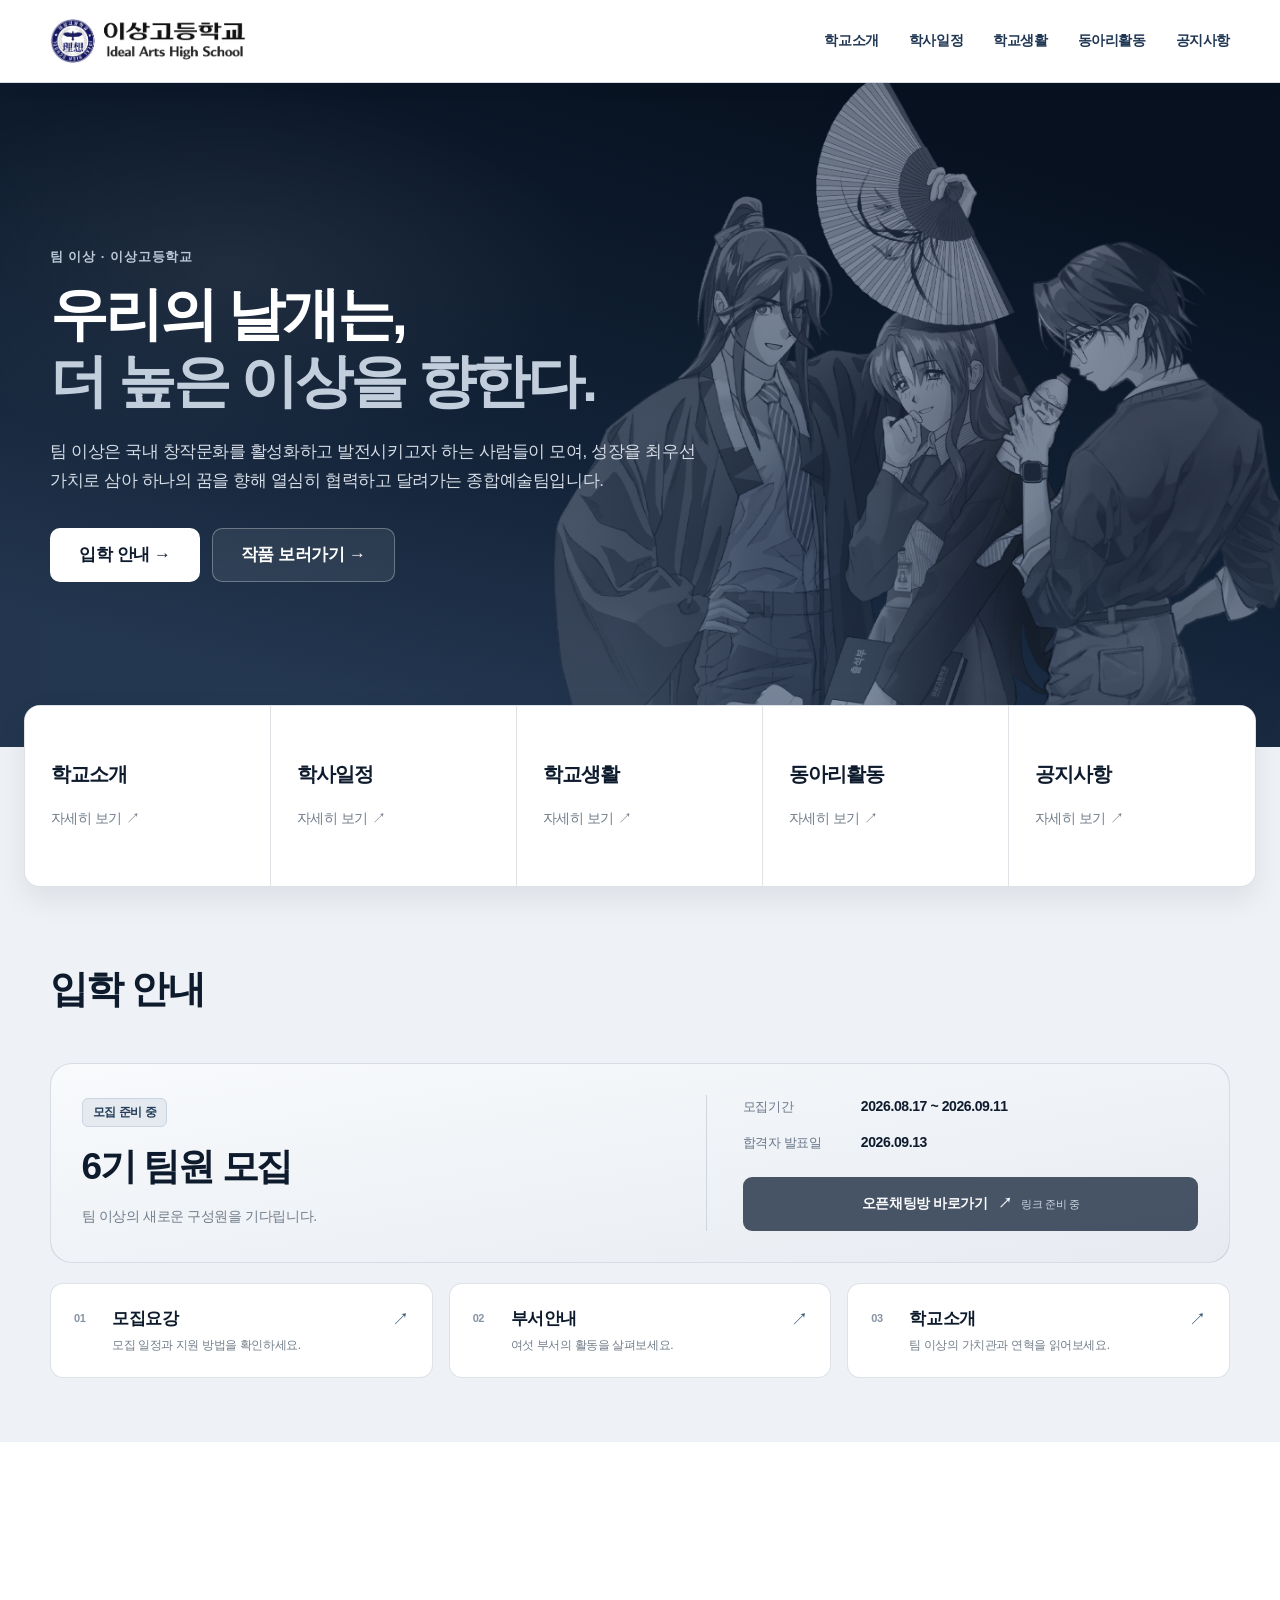
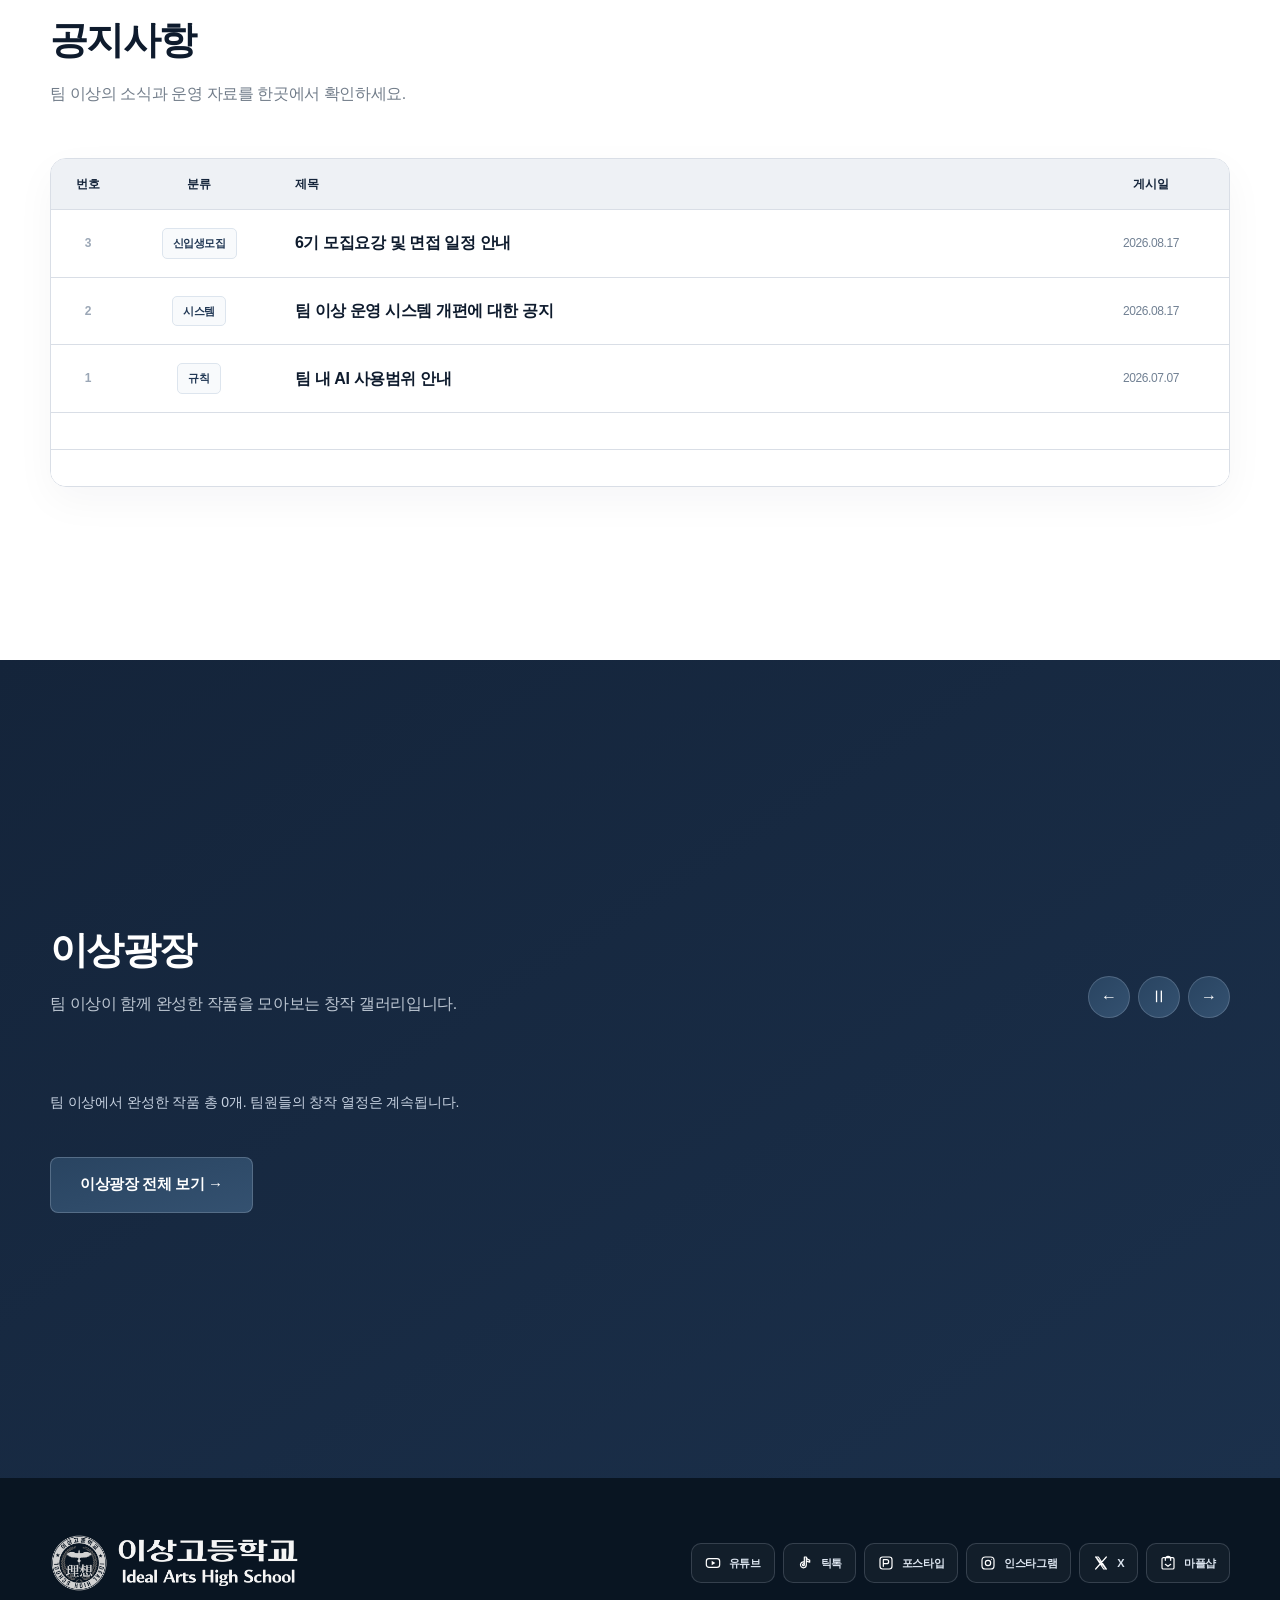
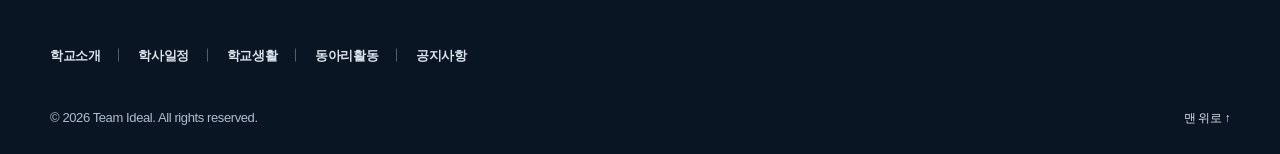
==== commit 71ff558b: "Add files via upload" ====
--- a/index.html
+++ b/index.html
@@ -2,7 +2,7 @@
 <!doctype html>
 
 <html lang="ko">
-<head><meta charset="utf-8"/><meta content="width=device-width, initial-scale=1" name="viewport"/><meta content="#14243a" name="theme-color"/><meta content="팀 이상, 이상고등학교 홈페이지입니다." name="description"/><title>이상고등학교 | 팀 이상</title><link href="https://ideal.sen.hs.io.kr/" rel="canonical"/><link href="./favicon.ico?v=94d53b0c2378" rel="icon" sizes="any" type="image/x-icon"/><link href="./favicon-16.png?v=94d53b0c2378" rel="icon" sizes="16x16" type="image/png"/><link href="./favicon-32.png?v=94d53b0c2378" rel="icon" sizes="32x32" type="image/png"/><link href="./apple-touch-icon.png?v=94d53b0c2378" rel="apple-touch-icon" sizes="180x180"/><meta content="ko_KR" property="og:locale"/><meta content="이상고등학교" property="og:site_name"/><meta content="website" property="og:type"/><meta content="이상고등학교 | 팀 이상" property="og:title"/><meta content="팀 이상, 이상고등학교 홈페이지입니다." property="og:description"/><meta content="https://ideal.sen.hs.io.kr/" property="og:url"/><meta content="https://ideal.sen.hs.io.kr/assets/thumbnail-illustration.webp" property="og:image"/><meta content="summary_large_image" name="twitter:card"/><link as="image" fetchpriority="high" href="./assets/main-illustration.webp?v=c45fc70acdb8" rel="preload" type="image/webp"/><script type="application/ld+json">{"@context": "https://schema.org", "@type": "WebSite", "name": "이상고등학교", "alternateName": "팀 이상", "url": "https://ideal.sen.hs.io.kr/", "inLanguage": "ko-KR"}</script><link href="./site.css?v=20260910-profile3x4c" rel="stylesheet"/><link href="./home-layout.css?v=20260910-type2" rel="stylesheet"/><script defer="True" src="./fallback-content.js?v=20260910-cms3"></script><script defer="True" src="./config.js?v=20260910-cms3"></script><script defer="True" src="./sheets-loader.js?v=20260910-cms3"></script><script defer="True" src="./site.js?v=20260910-profile3x4c"></script><script defer="True" src="./home-scroll.js?v=20260910-cms3"></script></head>
+<head><meta charset="utf-8"/><meta content="width=device-width, initial-scale=1" name="viewport"/><meta content="#14243a" name="theme-color"/><meta content="팀 이상, 이상고등학교 홈페이지입니다." name="description"/><title>이상고등학교 | 팀 이상</title><link href="https://ideal.sen.hs.io.kr/" rel="canonical"/><link href="./favicon.ico?v=94d53b0c2378" rel="icon" sizes="any" type="image/x-icon"/><link href="./favicon-16.png?v=94d53b0c2378" rel="icon" sizes="16x16" type="image/png"/><link href="./favicon-32.png?v=94d53b0c2378" rel="icon" sizes="32x32" type="image/png"/><link href="./apple-touch-icon.png?v=94d53b0c2378" rel="apple-touch-icon" sizes="180x180"/><meta content="ko_KR" property="og:locale"/><meta content="이상고등학교" property="og:site_name"/><meta content="website" property="og:type"/><meta content="이상고등학교 | 팀 이상" property="og:title"/><meta content="팀 이상, 이상고등학교 홈페이지입니다." property="og:description"/><meta content="https://ideal.sen.hs.io.kr/" property="og:url"/><meta content="https://ideal.sen.hs.io.kr/assets/thumbnail-illustration.webp" property="og:image"/><meta content="summary_large_image" name="twitter:card"/><link as="image" fetchpriority="high" href="./assets/main-illustration.webp?v=c45fc70acdb8" rel="preload" type="image/webp"/><script type="application/ld+json">{"@context": "https://schema.org", "@type": "WebSite", "name": "이상고등학교", "alternateName": "팀 이상", "url": "https://ideal.sen.hs.io.kr/", "inLanguage": "ko-KR"}</script><link href="./site.css?v=20260910-profile3x4c" rel="stylesheet"/><link href="./home-layout.css?v=20260910-type2" rel="stylesheet"/><script defer="True" src="./fallback-content.js?v=20260910-cms3"></script><script defer="True" src="./config.js?v=20260910-cms3"></script><script defer="True" src="./sheets-loader.js?v=20260911-works-public1"></script><script defer="True" src="./site.js?v=20260911-works-public1"></script><script defer="True" src="./home-scroll.js?v=20260910-cms3"></script></head>
 <body data-page="home" id="top">
 <!-- 본문 바로가기 -->
 <a class="skip" href="#main">본문 바로가기</a>
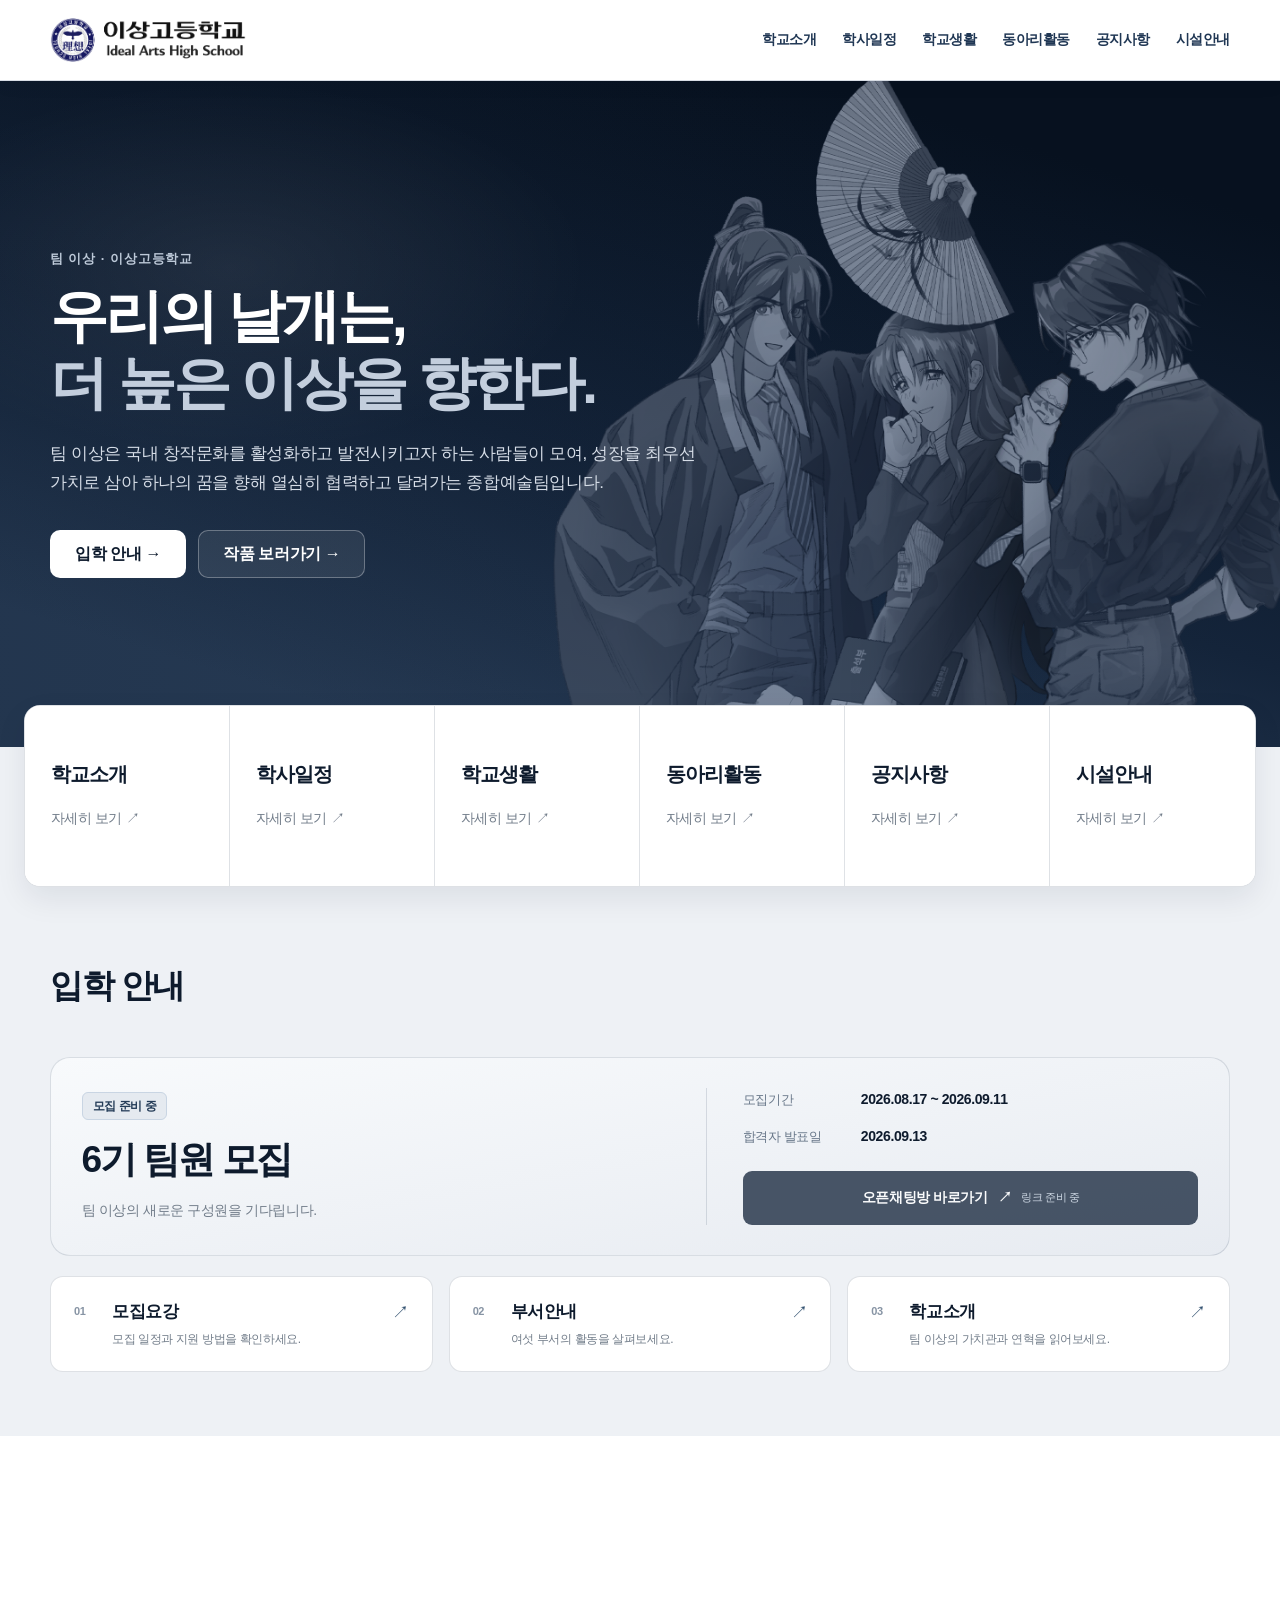
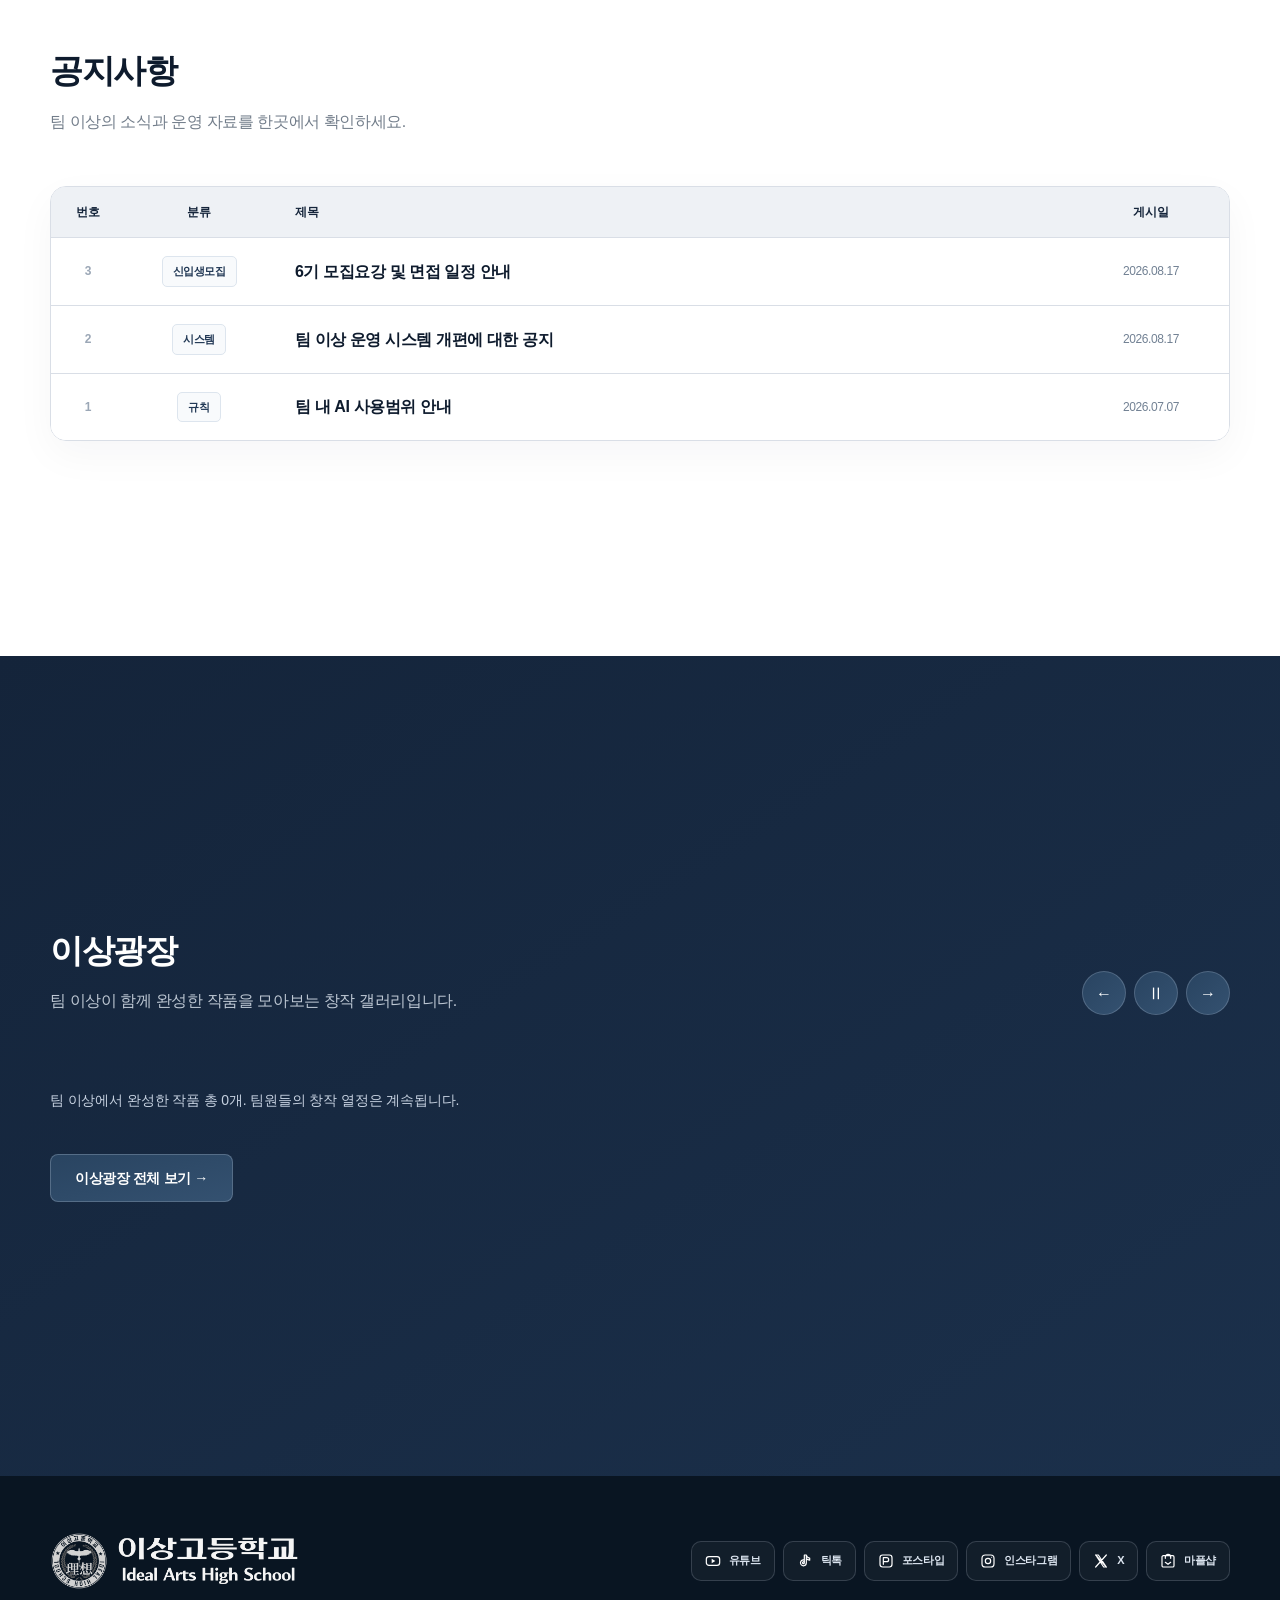
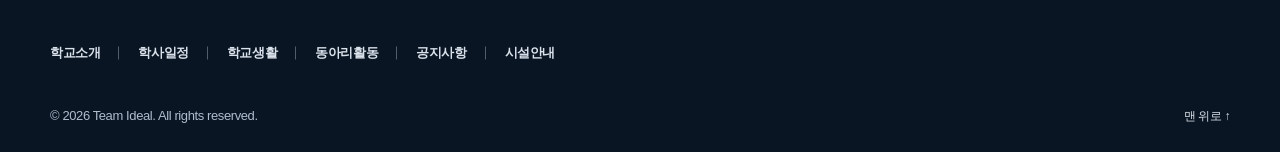
==== commit 2702f1a1: "시설안내 추가" ====
--- a/index.html
+++ b/index.html
@@ -2,14 +2,14 @@
 <!doctype html>
 
 <html lang="ko">
-<head><meta charset="utf-8"/><meta content="width=device-width, initial-scale=1" name="viewport"/><meta content="#14243a" name="theme-color"/><meta content="팀 이상, 이상고등학교 홈페이지입니다." name="description"/><title>이상고등학교 | 팀 이상</title><link href="https://ideal.sen.hs.io.kr/" rel="canonical"/><link href="./favicon.ico?v=94d53b0c2378" rel="icon" sizes="any" type="image/x-icon"/><link href="./favicon-16.png?v=94d53b0c2378" rel="icon" sizes="16x16" type="image/png"/><link href="./favicon-32.png?v=94d53b0c2378" rel="icon" sizes="32x32" type="image/png"/><link href="./apple-touch-icon.png?v=94d53b0c2378" rel="apple-touch-icon" sizes="180x180"/><meta content="ko_KR" property="og:locale"/><meta content="이상고등학교" property="og:site_name"/><meta content="website" property="og:type"/><meta content="이상고등학교 | 팀 이상" property="og:title"/><meta content="팀 이상, 이상고등학교 홈페이지입니다." property="og:description"/><meta content="https://ideal.sen.hs.io.kr/" property="og:url"/><meta content="https://ideal.sen.hs.io.kr/assets/thumbnail-illustration.webp" property="og:image"/><meta content="summary_large_image" name="twitter:card"/><link as="image" fetchpriority="high" href="./assets/main-illustration.webp?v=c45fc70acdb8" rel="preload" type="image/webp"/><script type="application/ld+json">{"@context": "https://schema.org", "@type": "WebSite", "name": "이상고등학교", "alternateName": "팀 이상", "url": "https://ideal.sen.hs.io.kr/", "inLanguage": "ko-KR"}</script><link href="./site.css?v=20260910-profile3x4c" rel="stylesheet"/><link href="./home-layout.css?v=20260910-type2" rel="stylesheet"/><script defer="True" src="./fallback-content.js?v=20260910-cms3"></script><script defer="True" src="./config.js?v=20260910-cms3"></script><script defer="True" src="./sheets-loader.js?v=20260911-works-public1"></script><script defer="True" src="./site.js?v=20260911-works-public1"></script><script defer="True" src="./home-scroll.js?v=20260910-cms3"></script></head>
+<head><meta charset="utf-8"/><meta content="width=device-width, initial-scale=1" name="viewport"/><meta content="#14243a" name="theme-color"/><meta content="팀 이상, 이상고등학교 홈페이지입니다." name="description"/><title>이상고등학교 | 팀 이상</title><link href="https://ideal.sen.hs.io.kr/" rel="canonical"/><link href="./favicon.ico?v=94d53b0c2378" rel="icon" sizes="any" type="image/x-icon"/><link href="./favicon-16.png?v=94d53b0c2378" rel="icon" sizes="16x16" type="image/png"/><link href="./favicon-32.png?v=94d53b0c2378" rel="icon" sizes="32x32" type="image/png"/><link href="./apple-touch-icon.png?v=94d53b0c2378" rel="apple-touch-icon" sizes="180x180"/><meta content="ko_KR" property="og:locale"/><meta content="이상고등학교" property="og:site_name"/><meta content="website" property="og:type"/><meta content="이상고등학교 | 팀 이상" property="og:title"/><meta content="팀 이상, 이상고등학교 홈페이지입니다." property="og:description"/><meta content="https://ideal.sen.hs.io.kr/" property="og:url"/><meta content="https://ideal.sen.hs.io.kr/assets/thumbnail-illustration.webp" property="og:image"/><meta content="summary_large_image" name="twitter:card"/><link as="image" fetchpriority="high" href="./assets/main-illustration.webp?v=c45fc70acdb8" rel="preload" type="image/webp"/><script type="application/ld+json">{"@context": "https://schema.org", "@type": "WebSite", "name": "이상고등학교", "alternateName": "팀 이상", "url": "https://ideal.sen.hs.io.kr/", "inLanguage": "ko-KR"}</script><link href="./site.css?v=20260923-clubspacing3" rel="stylesheet"/><link href="./home-layout.css?v=20260922-uxui1" rel="stylesheet"/><script defer="True" src="./fallback-content.js?v=20260923-rulesync1"></script><script defer="True" src="./config.js?v=20260923-rulesync1"></script><script defer="True" src="./sheets-loader.js?v=20260923-rulesync1"></script><script defer="True" src="./site.js?v=20260923-rulesync1"></script><script defer="True" src="./home-scroll.js?v=20260910-cms3"></script></head>
 <body data-page="home" id="top">
 <!-- 본문 바로가기 -->
 <a class="skip" href="#main">본문 바로가기</a>
 <!-- 상단 헤더 -->
 <div id="site-header"></div>
 <!-- 메인 콘텐츠 -->
-<main id="main"><section class="section"><div class="container"><h1>이상고등학교</h1><p>팀 이상의 창작 활동, 신입생 모집과 공지사항을 안내합니다.</p><a class="button button-soft" href="index.html">홈으로 이동</a></div></section><noscript><nav aria-label="사이트 메뉴"><a href="index.html">홈</a> · <a href="about.html">학교소개</a> · <a href="calendar.html">학사일정</a> · <a href="life.html">학교생활</a> · <a href="clubs.html">동아리활동</a> · <a href="index.html#notices">공지사항</a> · <a href="gallery.html">이상광장</a> · </nav></noscript></main>
+<main id="main"><section class="section"><div class="container"><h1>이상고등학교</h1><p>팀 이상의 창작 활동, 신입생 모집과 공지사항을 안내합니다.</p><a class="button button-soft" href="index.html">홈으로 이동</a></div></section><noscript><nav aria-label="사이트 메뉴"><a href="index.html">홈</a> · <a href="about.html">학교소개</a> · <a href="calendar.html">학사일정</a> · <a href="life.html">학교생활</a> · <a href="clubs.html">동아리활동</a> · <a href="index.html#notices">공지사항</a> · <a href="facilities.html">시설안내</a> · <a href="gallery.html">이상광장</a> · </nav></noscript></main>
 <!-- 하단 푸터 -->
 <div id="site-footer"></div>
 <div aria-live="polite" class="sr-only" id="content-status" role="status"></div></body>
--- a/site.css
+++ b/site.css
@@ -908,6 +908,7 @@
   margin: 9px 0 0;
   color: #596472;
   font-size: 14px;
+  white-space: pre-line;
 }
 
 .notice-tools {
@@ -5640,3 +5641,464 @@
     padding: 10px;
   }
 }
+
+
+/* ============================================================
+   시설안내 추가 · 6개 메인 카테고리 / 헤더 메뉴 보정
+   ============================================================ */
+.site-header.site-chrome .nav {
+  gap: clamp(18px, 2vw, 30px);
+}
+
+body[data-page="home"] .category-grid {
+  grid-template-columns: repeat(6, minmax(0, 1fr));
+}
+
+@media (max-width: 1000px) {
+  body[data-page="home"] .category-grid {
+    grid-template-columns: repeat(3, minmax(0, 1fr));
+  }
+  body[data-page="home"] .category-card:nth-child(3n) {
+    border-right: 0;
+  }
+  body[data-page="home"] .category-card:nth-child(-n+3) {
+    border-bottom: 1px solid var(--line);
+  }
+  body[data-page="home"] .category-card:nth-child(n+4) {
+    border-bottom: 0;
+  }
+}
+
+@media (max-width: 780px) {
+  body[data-page="home"] .category-grid {
+    grid-template-columns: repeat(2, minmax(0, 1fr));
+  }
+  body[data-page="home"] .category-card {
+    grid-column: auto;
+    border-bottom: 1px solid var(--line) !important;
+  }
+  body[data-page="home"] .category-card:nth-child(even) {
+    border-right: 0;
+  }
+  body[data-page="home"] .category-card:nth-child(n+5) {
+    border-bottom: 0 !important;
+  }
+  body[data-page="home"] .category-card:last-child {
+    grid-column: auto;
+  }
+}
+
+/* ============================================================
+   UX/UI 표준치 정리 · 2026-09-22
+   ------------------------------------------------------------
+   PC/모바일 가독성, 클릭·터치 영역, 버튼 높이와 radius를
+   일반적인 웹 UI 범위에 맞춰 통일합니다.
+   콘텐츠·색상·CMS·인터랙션 로직은 변경하지 않습니다.
+   ============================================================ */
+
+/* Desktop baseline */
+:root {
+  --radius: 20px;
+  --type-section: clamp(30px, 2.6vw, 36px);
+}
+
+html {
+  scroll-padding-top: 84px;
+}
+
+.header-row {
+  height: 80px;
+}
+
+/* Homepage primary CTA: 48px control / 16px label */
+.hero-actions .button {
+  min-height: 48px;
+  padding: 11px 24px;
+  border-radius: 10px;
+  font-size: 16px;
+  line-height: 1.4;
+}
+
+/* Recruitment banner: bring large radius into the 24px range. */
+.admission-banner {
+  border-radius: 24px;
+}
+
+/* Work carousel controls */
+.circle-button {
+  width: 44px;
+  height: 44px;
+}
+
+/* Plaza CTA */
+.plaza .plaza-all {
+  min-height: 48px;
+  padding: 11px 24px;
+  font-size: 14px;
+  line-height: 1.45;
+}
+
+/* Club popup: desktop click target and action controls */
+.club-popup-x {
+  width: 40px;
+  height: 40px;
+}
+
+.club-popup-actions button {
+  min-height: 44px;
+  padding: 10px 14px;
+  font-size: 14px;
+}
+
+@media (max-width: 880px) {
+  html {
+    scroll-padding-top: 68px;
+  }
+
+  .header-row {
+    height: 64px;
+  }
+
+  /* Preserve the existing mobile section-title scale. */
+  :root {
+    --type-section: clamp(27px, 7.5vw, 32px);
+  }
+}
+
+@media (max-width: 780px) {
+  /* Mobile navigation */
+  .menu-button {
+    width: 44px;
+    height: 44px;
+    min-width: 44px;
+    min-height: 44px;
+    padding: 0;
+    display: grid;
+    place-items: center;
+  }
+
+  .nav {
+    top: 64px;
+  }
+
+  /* Calendar and filter controls: 44px minimum touch target. */
+  .cal-nav button {
+    width: 44px;
+    height: 44px;
+    min-width: 44px;
+    min-height: 44px;
+  }
+
+  .filter-button {
+    min-height: 44px;
+    padding: 10px 14px;
+  }
+
+  /* Footer navigation / social targets */
+  .footer.site-chrome .footer-nav a {
+    min-height: 44px;
+  }
+
+  .footer.site-chrome .footer-social-link {
+    min-height: 44px;
+  }
+
+  /* Club popup mobile targets */
+  .club-popup-x {
+    width: 44px;
+    height: 44px;
+  }
+
+  .club-popup-actions button {
+    min-height: 44px;
+    font-size: 14px;
+  }
+}
+
+
+
+/* 2026-09-23 · 781~880px 헤더/모바일 메뉴 위치 보정 */
+@media (max-width: 880px) {
+  .site-header .nav {
+    top: 64px;
+  }
+}
+
+
+/* ============================================================
+   2026-09-23 · 동아리활동 간격 정리 / Google Docs 공지 본문
+   ============================================================ */
+
+/* 동아리활동: 카드 안의 정보 단계가 균등하게 이어지도록 여백을 재정리합니다. */
+body[data-page="clubs"] .section-head {
+  margin-bottom: 28px;
+}
+body[data-page="clubs"] .club-grid {
+  gap: 24px;
+}
+body[data-page="clubs"] .club-card {
+  padding: 28px;
+}
+body[data-page="clubs"] .club-banner {
+  margin-bottom: 19px;
+}
+body[data-page="clubs"] .club-no {
+  display: block;
+  margin-bottom: 6px;
+}
+body[data-page="clubs"] .club-card h2 {
+  margin: 0 0 5px;
+}
+body[data-page="clubs"] .club-short {
+  margin: 0 0 12px;
+}
+body[data-page="clubs"] .club-desc {
+  margin: 0;
+}
+body[data-page="clubs"] .activity-list {
+  margin: 14px 0 0;
+  padding-left: 20px;
+}
+body[data-page="clubs"] .activity-list li {
+  margin: 0;
+}
+body[data-page="clubs"] .activity-list li + li {
+  margin-top: 4px;
+}
+body[data-page="clubs"] .club-greeting {
+  margin-top: 17px;
+  padding-top: 17px;
+}
+body[data-page="clubs"] .club-greeting strong {
+  margin: 0;
+  font-size: 16px;
+  line-height: 1.45;
+}
+body[data-page="clubs"] .club-greeting blockquote {
+  margin: 6px 0 0;
+  line-height: 1.72;
+}
+
+/* 공지 CMS의 본문 셀에 Google Docs 공유 링크를 넣었을 때 사용하는 문서 뷰어입니다. */
+.post-google-doc {
+  margin: 0 0 30px;
+}
+.post-google-doc-head {
+  display: flex;
+  align-items: center;
+  justify-content: space-between;
+  gap: 16px;
+  margin-bottom: 12px;
+  color: var(--gray-500);
+  font-size: 13px;
+  line-height: 1.55;
+}
+.post-google-doc-link {
+  flex: 0 0 auto;
+  color: var(--navy-700);
+  font-weight: 700;
+  text-decoration: none;
+}
+.post-google-doc-link:hover {
+  color: var(--navy-900);
+  text-decoration: underline;
+  text-underline-offset: 3px;
+}
+.post-google-doc-frame {
+  display: block;
+  width: 100%;
+  min-height: 920px;
+  border: 1px solid var(--gray-200);
+  border-radius: 12px;
+  background: #fff;
+}
+
+@media (max-width: 780px) {
+  body[data-page="clubs"] .section-head {
+    margin-bottom: 24px;
+  }
+  body[data-page="clubs"] .club-grid {
+    gap: 18px;
+  }
+  body[data-page="clubs"] .club-card {
+    padding: 22px;
+  }
+  body[data-page="clubs"] .club-banner {
+    margin-bottom: 16px;
+  }
+  body[data-page="clubs"] .club-greeting {
+    margin-top: 15px;
+    padding-top: 15px;
+  }
+  .post-google-doc-head {
+    align-items: flex-start;
+    flex-direction: column;
+    gap: 6px;
+  }
+  .post-google-doc-frame {
+    min-height: 740px;
+    border-radius: 9px;
+  }
+}
+
+
+/* ============================================================
+   2026-09-23 · 동아리활동 세로 리듬 2차 정리
+   - 같은 정보 단위는 촘촘하게, 다른 블록 사이는 명확하게
+   - 부장 인사말 제목과 본문 간 과도한 공백 제거
+   ============================================================ */
+body[data-page="clubs"] .section-head {
+  margin-bottom: 24px !important;
+}
+body[data-page="clubs"] .club-grid {
+  gap: 22px !important;
+}
+body[data-page="clubs"] .club-card {
+  padding: 26px 28px 28px !important;
+}
+body[data-page="clubs"] .club-banner {
+  margin: 0 0 18px !important;
+}
+body[data-page="clubs"] .club-no {
+  display: block;
+  margin: 0 0 4px !important;
+}
+body[data-page="clubs"] .club-card h2 {
+  margin: 0 0 3px !important;
+}
+body[data-page="clubs"] .club-short {
+  margin: 0 0 8px !important;
+}
+body[data-page="clubs"] .club-desc {
+  margin: 0 !important;
+}
+body[data-page="clubs"] .activity-list {
+  margin: 12px 0 0 !important;
+  padding-left: 20px;
+}
+body[data-page="clubs"] .activity-list li {
+  margin: 0 !important;
+}
+body[data-page="clubs"] .activity-list li + li {
+  margin-top: 3px !important;
+}
+body[data-page="clubs"] .club-greeting {
+  margin: 14px 0 0 !important;
+  padding: 14px 0 0 !important;
+  border-top: 1px solid var(--gray-200);
+}
+body[data-page="clubs"] .club-greeting strong {
+  display: block;
+  margin: 0 !important;
+  padding: 0 !important;
+}
+body[data-page="clubs"] .club-greeting blockquote {
+  display: block;
+  margin: 8px 0 0 !important;
+  padding: 0 !important;
+  line-height: 1.62 !important;
+  white-space: pre-line;
+}
+
+@media (max-width: 780px) {
+  body[data-page="clubs"] .section-head {
+    margin-bottom: 21px !important;
+  }
+  body[data-page="clubs"] .club-grid {
+    gap: 17px !important;
+  }
+  body[data-page="clubs"] .club-card {
+    padding: 20px 20px 22px !important;
+  }
+  body[data-page="clubs"] .club-banner {
+    margin-bottom: 15px !important;
+  }
+  body[data-page="clubs"] .activity-list {
+    margin-top: 10px !important;
+  }
+  body[data-page="clubs"] .club-greeting {
+    margin-top: 12px !important;
+    padding-top: 12px !important;
+  }
+  body[data-page="clubs"] .club-greeting blockquote {
+    margin-top: 7px !important;
+  }
+}
+
+
+/* ============================================================
+   2026-09-23 · 동아리활동 세로 리듬 3차 정리
+   - CMS 줄바꿈만 보존하고 템플릿 자체 공백은 제거
+   - 카드 내부 line-height와 블록 간격을 함께 재조정
+   ============================================================ */
+body[data-page="clubs"] .club-card {
+  padding: 27px 28px 29px !important;
+}
+body[data-page="clubs"] .club-banner {
+  margin: 0 0 17px !important;
+}
+body[data-page="clubs"] .club-no {
+  margin: 0 0 3px !important;
+}
+body[data-page="clubs"] .club-card h2 {
+  margin: 0 0 4px !important;
+}
+body[data-page="clubs"] .club-short {
+  margin: 0 0 10px !important;
+  line-height: 1.45 !important;
+}
+body[data-page="clubs"] .club-desc {
+  margin: 0 !important;
+  line-height: 1.58 !important;
+}
+body[data-page="clubs"] .activity-list {
+  margin: 14px 0 0 !important;
+  padding-left: 20px !important;
+  line-height: 1.55 !important;
+}
+body[data-page="clubs"] .activity-list li {
+  margin: 0 !important;
+  line-height: 1.55 !important;
+}
+body[data-page="clubs"] .activity-list li + li {
+  margin-top: 5px !important;
+}
+body[data-page="clubs"] .club-greeting {
+  margin: 20px 0 0 !important;
+  padding: 16px 0 0 !important;
+}
+body[data-page="clubs"] .club-greeting strong {
+  display: block;
+  margin: 0 !important;
+  padding: 0 !important;
+  line-height: 1.4 !important;
+}
+body[data-page="clubs"] .club-greeting blockquote {
+  display: block;
+  margin: 10px 0 0 !important;
+  padding: 0 !important;
+  line-height: 1.58 !important;
+  white-space: pre-line;
+}
+
+@media (max-width: 780px) {
+  body[data-page="clubs"] .club-card {
+    padding: 20px 20px 23px !important;
+  }
+  body[data-page="clubs"] .club-banner {
+    margin-bottom: 14px !important;
+  }
+  body[data-page="clubs"] .club-short {
+    margin-bottom: 9px !important;
+  }
+  body[data-page="clubs"] .activity-list {
+    margin-top: 12px !important;
+  }
+  body[data-page="clubs"] .club-greeting {
+    margin-top: 17px !important;
+    padding-top: 14px !important;
+  }
+  body[data-page="clubs"] .club-greeting blockquote {
+    margin-top: 8px !important;
+  }
+}
--- a/home-layout.css
+++ b/home-layout.css
@@ -454,3 +454,17 @@
     font-size: 14px;
   }
 }
+
+/* ============================================================
+   UX/UI 표준치 정리 · 홈 전용 높이 동기화 · 2026-09-22
+   ============================================================ */
+body[data-page="home"] {
+  --home-header-height: 80px;
+}
+
+@media (max-width: 880px) {
+  body[data-page="home"] {
+    --home-header-height: 64px;
+  }
+}
+
